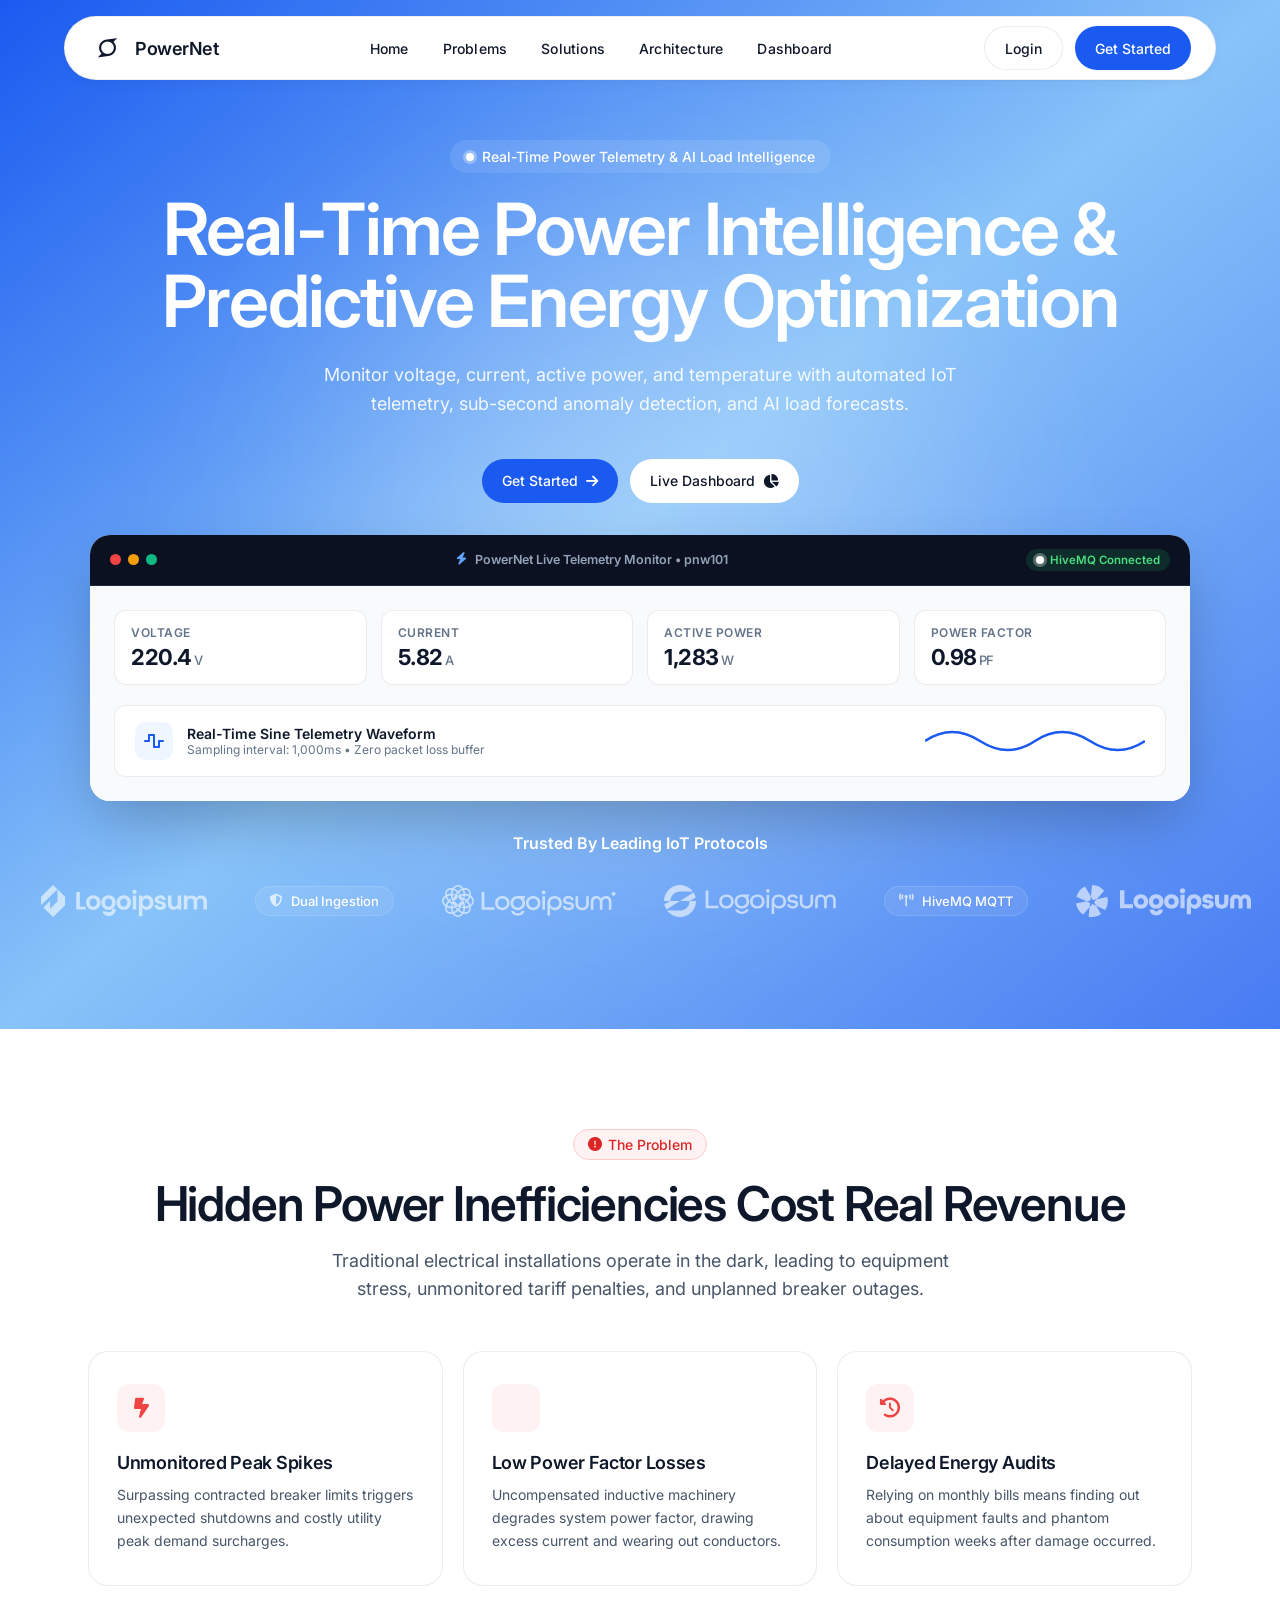
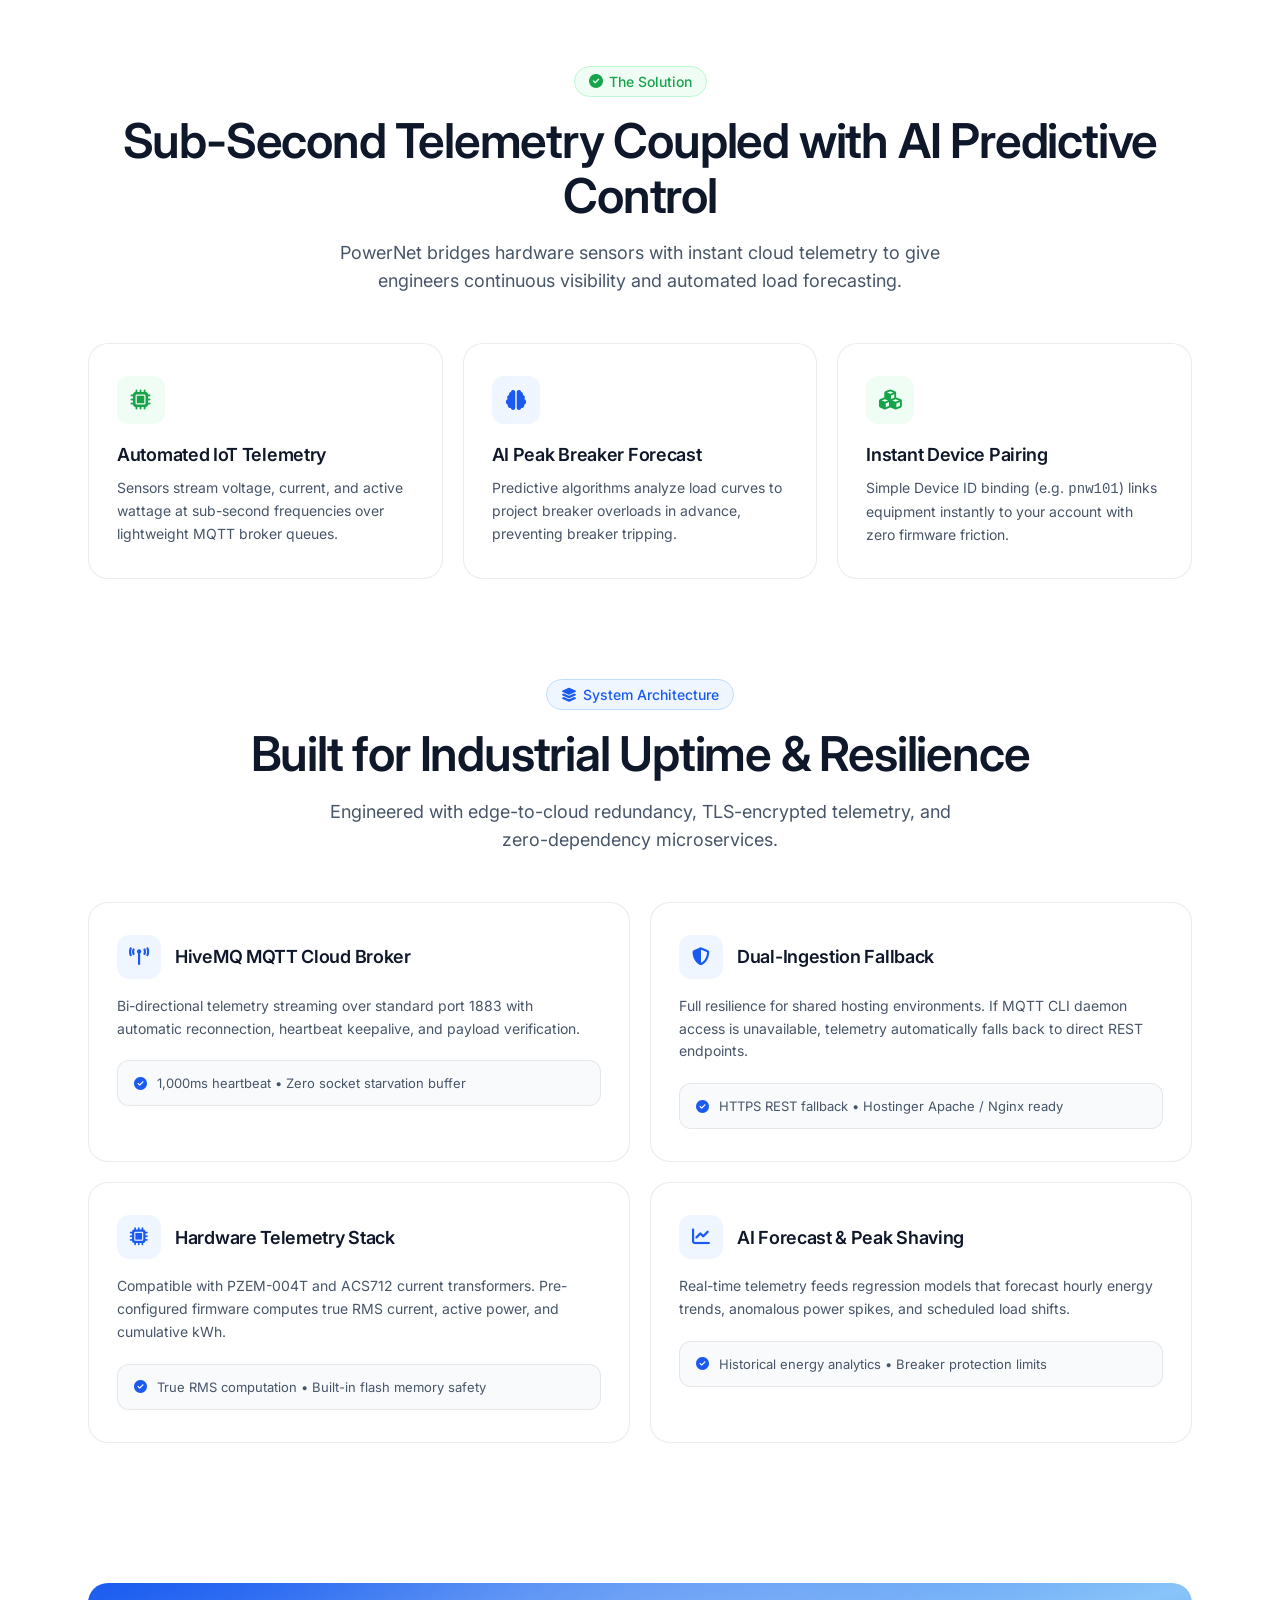
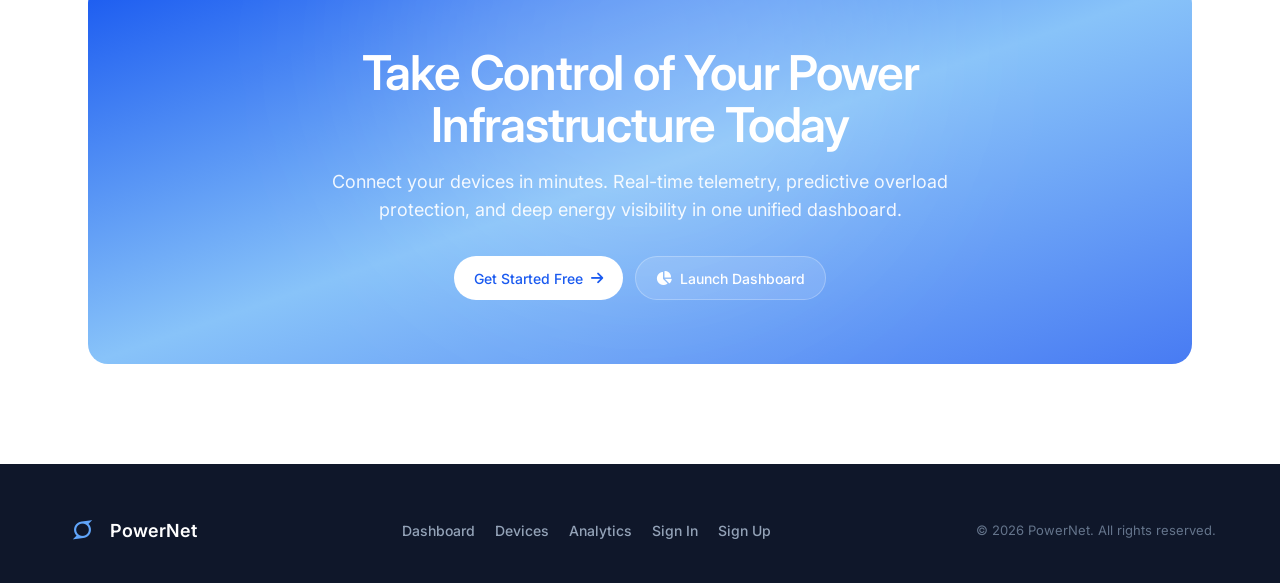
==== frontend/index.html @ 1a19dcc9 "feat: add frontend application views, assets, stylesheets, and update server configuration" ====
<!DOCTYPE html>
<html lang="en">
<head>
  <meta charset="UTF-8">
  <meta name="viewport" content="width=device-width, initial-scale=1.0">
  <title>PowerNet — Smart Electrical Energy Monitoring & AI Load Prediction</title>
  <meta name="description" content="PowerNet is an enterprise IoT electrical energy monitoring and AI load prediction platform. Monitor voltage, current, active power, and temperature with automated telemetry.">
  <!-- Google Fonts: Inter -->
  <link rel="preconnect" href="https://fonts.googleapis.com">
  <link rel="preconnect" href="https://fonts.gstatic.com" crossorigin>
  <link href="https://fonts.googleapis.com/css2?family=Inter:wght@400;500;600;700;800&display=swap" rel="stylesheet">
  <!-- FontAwesome 6 Icons -->
  <link rel="stylesheet" href="https://cdnjs.cloudflare.com/ajax/libs/font-awesome/6.5.1/css/all.min.css">
  <link rel="stylesheet" href="/assets/css/landing.css">
</head>
<body>

  <!-- Floating Island Header (Pulse AI Style) -->
  <header class="landing-header-wrapper" role="banner">
    <div class="landing-header-pill">
      <!-- Logo: Exact Dashboard Style (superpowers icon + PowerNet) -->
      <a href="/" class="header-brand" aria-label="PowerNet Home">
        <div class="header-brand-icon">
          <i class="fa-brands fa-superpowers"></i>
        </div>
        <span class="header-brand-name">PowerNet</span>
      </a>

      <!-- Desktop Navigation Links -->
      <nav class="header-nav" aria-label="Main Navigation">
        <a href="#hero" class="header-nav-link">Home</a>
        <a href="#problems" class="header-nav-link">Problems</a>
        <a href="#solutions" class="header-nav-link">Solutions</a>
        <a href="#architecture" class="header-nav-link">Architecture</a>
        <a href="/dashboard" class="header-nav-link">Dashboard</a>
      </nav>

      <!-- Action Buttons -->
      <div class="header-actions">
        <a href="/login" class="btn-header-login">Login</a>
        <a href="/register" class="btn-header-cta">
          <span>Get Started</span>
        </a>
      </div>

      <!-- Mobile Hamburger Button -->
      <button type="button" class="btn-mobile-toggle" id="btn-mobile-menu" aria-label="Toggle navigation menu">
        <i class="fa-solid fa-bars" id="menu-icon"></i>
      </button>
    </div>

    <!-- Mobile Dropdown Drawer -->
    <div class="mobile-nav-drawer" id="mobile-drawer">
      <a href="#hero" class="mobile-nav-link">Home</a>
      <a href="#problems" class="mobile-nav-link">Problems</a>
      <a href="#solutions" class="mobile-nav-link">Solutions</a>
      <a href="#architecture" class="mobile-nav-link">Architecture</a>
      <a href="/dashboard" class="mobile-nav-link">Dashboard</a>
      <a href="/devices" class="mobile-nav-link">Devices</a>
      <a href="/analytics" class="mobile-nav-link">Analytics</a>
      <div class="mobile-actions-row">
        <a href="/login" class="btn-header-login">Login</a>
        <a href="/register" class="btn-header-cta">Get Started</a>
      </div>
    </div>
  </header>

  <!-- Hero Section (Full Viewport Blue Gradient + Ambient Glow Orb) -->
  <section class="hero-section" id="hero">
    <div class="hero-blur-orb"></div>

    <div class="hero-content">
      <div class="hero-pill-badge anim-fade-up">
        <span class="pulse-dot"></span>
        <span>Real-Time Power Telemetry &amp; AI Load Intelligence</span>
      </div>

      <h1 class="hero-h1 anim-fade-up anim-delay-1">
        Real-Time Power Intelligence &amp; Predictive Energy Optimization
      </h1>

      <p class="hero-sub anim-fade-up anim-delay-2">
        Monitor voltage, current, active power, and temperature with automated IoT telemetry, sub-second anomaly detection, and AI load forecasts.
      </p>

      <div class="hero-cta-group anim-fade-up anim-delay-3">
        <a href="/register" class="btn-hero-primary">
          <span>Get Started</span>
          <i class="fa-solid fa-arrow-right" style="font-size: 14px;"></i>
        </a>
        <a href="/dashboard" class="btn-hero-secondary">
          <span>Live Dashboard</span>
          <i class="fa-solid fa-chart-pie" style="font-size: 14px;"></i>
        </a>
      </div>

      <!-- Interactive Dashboard Mockup Card -->
      <div class="hero-mockup-wrapper anim-fade-up anim-delay-4">
        <div class="mockup-top-bar">
          <div class="mockup-dots">
            <div class="mockup-dot" style="background: #EF4444;"></div>
            <div class="mockup-dot" style="background: #F59E0B;"></div>
            <div class="mockup-dot" style="background: #10B981;"></div>
          </div>
          <div class="mockup-title-chip">
            <i class="fa-solid fa-bolt" style="color: #60A5FA;"></i>
            <span>PowerNet Live Telemetry Monitor &bull; pnw101</span>
          </div>
          <div class="mockup-status-badge">
            <span class="pulse-dot"></span>
            <span>HiveMQ Connected</span>
          </div>
        </div>

        <div class="mockup-body">
          <div class="mockup-metrics-grid">
            <div class="metric-mini-card">
              <div class="metric-mini-label">Voltage</div>
              <div class="metric-mini-value" id="disp-voltage">220.4<span class="metric-mini-unit">V</span></div>
            </div>
            <div class="metric-mini-card">
              <div class="metric-mini-label">Current</div>
              <div class="metric-mini-value" id="disp-current">5.82<span class="metric-mini-unit">A</span></div>
            </div>
            <div class="metric-mini-card">
              <div class="metric-mini-label">Active Power</div>
              <div class="metric-mini-value" id="disp-power">1,283<span class="metric-mini-unit">W</span></div>
            </div>
            <div class="metric-mini-card">
              <div class="metric-mini-label">Power Factor</div>
              <div class="metric-mini-value" id="disp-pf">0.98<span class="metric-mini-unit">PF</span></div>
            </div>
          </div>

          <div class="mockup-chart-strip">
            <div class="chart-strip-left">
              <div style="width: 38px; height: 38px; border-radius: 10px; background: #EFF6FF; color: #1A5AF0; display: flex; align-items: center; justify-content: center; font-size: 16px;">
                <i class="fa-solid fa-wave-square"></i>
              </div>
              <div>
                <div class="chart-strip-title">Real-Time Sine Telemetry Waveform</div>
                <div class="chart-strip-sub">Sampling interval: 1,000ms &bull; Zero packet loss buffer</div>
              </div>
            </div>
            <svg width="220" height="36" viewBox="0 0 220 36" fill="none" style="max-width: 100%;">
              <path d="M0 18 Q 27 0, 55 18 T 110 18 T 165 18 T 220 18" stroke="#1A5AF0" stroke-width="2.5" fill="none"/>
            </svg>
          </div>
        </div>
      </div>

      <!-- Marquee inside hero (Pulse AI pattern) -->
      <div class="marquee-section anim-fade-up anim-delay-5">
        <div class="marquee-title">Trusted By Leading IoT Protocols</div>
        <div class="marquee-wrapper">
          <div class="marquee-content">
            <!-- Logos + hardware badges -->
            <div class="marquee-item"><img src="/assets/images/pulse/logo_1.svg" alt="Partner 1"></div>
            <div class="marquee-badge"><i class="fa-solid fa-tower-broadcast"></i> HiveMQ MQTT</div>
            <div class="marquee-item"><img src="/assets/images/pulse/logo_2.svg" alt="Partner 2"></div>
            <div class="marquee-badge"><i class="fa-solid fa-microchip"></i> ESP32 DevKit V1</div>
            <div class="marquee-item"><img src="/assets/images/pulse/logo_3.svg" alt="Partner 3"></div>
            <div class="marquee-badge"><i class="fa-solid fa-brain"></i> AI Load Forecaster</div>
            <div class="marquee-item"><img src="/assets/images/pulse/logo_4.svg" alt="Partner 4"></div>
            <div class="marquee-badge"><i class="fa-solid fa-gauge-high"></i> PZEM-004T Meter</div>
            <div class="marquee-item"><img src="/assets/images/pulse/logo_5.svg" alt="Partner 5"></div>
            <div class="marquee-badge"><i class="fa-solid fa-shield-halved"></i> Dual Ingestion</div>
            <div class="marquee-item"><img src="/assets/images/pulse/logo_6.svg" alt="Partner 6"></div>

            <!-- Duplicated for seamless loop -->
            <div class="marquee-item"><img src="/assets/images/pulse/logo_1.svg" alt="Partner 1"></div>
            <div class="marquee-badge"><i class="fa-solid fa-tower-broadcast"></i> HiveMQ MQTT</div>
            <div class="marquee-item"><img src="/assets/images/pulse/logo_2.svg" alt="Partner 2"></div>
            <div class="marquee-badge"><i class="fa-solid fa-microchip"></i> ESP32 DevKit V1</div>
            <div class="marquee-item"><img src="/assets/images/pulse/logo_3.svg" alt="Partner 3"></div>
            <div class="marquee-badge"><i class="fa-solid fa-brain"></i> AI Load Forecaster</div>
            <div class="marquee-item"><img src="/assets/images/pulse/logo_4.svg" alt="Partner 4"></div>
            <div class="marquee-badge"><i class="fa-solid fa-gauge-high"></i> PZEM-004T Meter</div>
            <div class="marquee-item"><img src="/assets/images/pulse/logo_5.svg" alt="Partner 5"></div>
            <div class="marquee-badge"><i class="fa-solid fa-shield-halved"></i> Dual Ingestion</div>
            <div class="marquee-item"><img src="/assets/images/pulse/logo_6.svg" alt="Partner 6"></div>
          </div>
        </div>
      </div>
    </div>
  </section>

  <!-- Problem Section -->
  <section class="problems-section anim-fade-up" id="problems">
    <div style="text-align: center;">
      <div class="section-tag tag-problem">
        <i class="fa-solid fa-circle-exclamation"></i>
        <span>The Problem</span>
      </div>
      <h2 class="section-h2">Hidden Power Inefficiencies Cost Real Revenue</h2>
      <p class="section-desc">
        Traditional electrical installations operate in the dark, leading to equipment stress, unmonitored tariff penalties, and unplanned breaker outages.
      </p>
    </div>

    <div class="cards-grid-3">
      <div class="info-card anim-fade-up">
        <div class="info-card-icon icon-red">
          <i class="fa-solid fa-bolt-lightning"></i>
        </div>
        <h3 class="info-card-title">Unmonitored Peak Spikes</h3>
        <p class="info-card-body">
          Surpassing contracted breaker limits triggers unexpected shutdowns and costly utility peak demand surcharges.
        </p>
      </div>

      <div class="info-card anim-fade-up anim-delay-1">
        <div class="info-card-icon icon-red">
          <i class="fa-solid fa-chart-line-down"></i>
        </div>
        <h3 class="info-card-title">Low Power Factor Losses</h3>
        <p class="info-card-body">
          Uncompensated inductive machinery degrades system power factor, drawing excess current and wearing out conductors.
        </p>
      </div>

      <div class="info-card anim-fade-up anim-delay-2">
        <div class="info-card-icon icon-red">
          <i class="fa-solid fa-clock-rotate-left"></i>
        </div>
        <h3 class="info-card-title">Delayed Energy Audits</h3>
        <p class="info-card-body">
          Relying on monthly bills means finding out about equipment faults and phantom consumption weeks after damage occurred.
        </p>
      </div>
    </div>
  </section>

  <!-- Solution Section -->
  <section class="problems-section anim-fade-up" id="solutions" style="padding-top: 20px;">
    <div style="text-align: center;">
      <div class="section-tag tag-solution">
        <i class="fa-solid fa-circle-check"></i>
        <span>The Solution</span>
      </div>
      <h2 class="section-h2">Sub-Second Telemetry Coupled with AI Predictive Control</h2>
      <p class="section-desc">
        PowerNet bridges hardware sensors with instant cloud telemetry to give engineers continuous visibility and automated load forecasting.
      </p>
    </div>

    <div class="cards-grid-3">
      <div class="info-card anim-fade-up">
        <div class="info-card-icon icon-green">
          <i class="fa-solid fa-microchip"></i>
        </div>
        <h3 class="info-card-title">Automated IoT Telemetry</h3>
        <p class="info-card-body">
          Sensors stream voltage, current, and active wattage at sub-second frequencies over lightweight MQTT broker queues.
        </p>
      </div>

      <div class="info-card anim-fade-up anim-delay-1">
        <div class="info-card-icon icon-blue">
          <i class="fa-solid fa-brain"></i>
        </div>
        <h3 class="info-card-title">AI Peak Breaker Forecast</h3>
        <p class="info-card-body">
          Predictive algorithms analyze load curves to project breaker overloads in advance, preventing breaker tripping.
        </p>
      </div>

      <div class="info-card anim-fade-up anim-delay-2">
        <div class="info-card-icon icon-green">
          <i class="fa-solid fa-cubes"></i>
        </div>
        <h3 class="info-card-title">Instant Device Pairing</h3>
        <p class="info-card-body">
          Simple Device ID binding (e.g. <code>pnw101</code>) links equipment instantly to your account with zero firmware friction.
        </p>
      </div>
    </div>
  </section>

  <!-- Bento Core Architecture Grid -->
  <section class="bento-section anim-fade-up" id="architecture">
    <div style="text-align: center; margin-bottom: 40px;">
      <div class="section-tag" style="background: #EFF6FF; color: #1A5AF0; border-color: #BFDBFE;">
        <i class="fa-solid fa-layer-group"></i>
        <span>System Architecture</span>
      </div>
      <h2 class="section-h2">Built for Industrial Uptime &amp; Resilience</h2>
      <p class="section-desc">
        Engineered with edge-to-cloud redundancy, TLS-encrypted telemetry, and zero-dependency microservices.
      </p>
    </div>

    <div class="bento-grid">
      <div class="bento-card anim-fade-up">
        <div class="bento-card-header">
          <div class="bento-badge-icon">
            <i class="fa-solid fa-tower-broadcast"></i>
          </div>
          <h3 class="bento-card-title">HiveMQ MQTT Cloud Broker</h3>
        </div>
        <p class="bento-card-desc">
          Bi-directional telemetry streaming over standard port 1883 with automatic reconnection, heartbeat keepalive, and payload verification.
        </p>
        <div class="bento-highlight-box">
          <i class="fa-solid fa-circle-check"></i>
          <span>1,000ms heartbeat &bull; Zero socket starvation buffer</span>
        </div>
      </div>

      <div class="bento-card anim-fade-up anim-delay-1">
        <div class="bento-card-header">
          <div class="bento-badge-icon">
            <i class="fa-solid fa-shield-halved"></i>
          </div>
          <h3 class="bento-card-title">Dual-Ingestion Fallback</h3>
        </div>
        <p class="bento-card-desc">
          Full resilience for shared hosting environments. If MQTT CLI daemon access is unavailable, telemetry automatically falls back to direct REST endpoints.
        </p>
        <div class="bento-highlight-box">
          <i class="fa-solid fa-circle-check"></i>
          <span>HTTPS REST fallback &bull; Hostinger Apache / Nginx ready</span>
        </div>
      </div>

      <div class="bento-card anim-fade-up anim-delay-2">
        <div class="bento-card-header">
          <div class="bento-badge-icon">
            <i class="fa-solid fa-microchip"></i>
          </div>
          <h3 class="bento-card-title">Hardware Telemetry Stack</h3>
        </div>
        <p class="bento-card-desc">
          Compatible with PZEM-004T and ACS712 current transformers. Pre-configured firmware computes true RMS current, active power, and cumulative kWh.
        </p>
        <div class="bento-highlight-box">
          <i class="fa-solid fa-circle-check"></i>
          <span>True RMS computation &bull; Built-in flash memory safety</span>
        </div>
      </div>

      <div class="bento-card anim-fade-up anim-delay-3">
        <div class="bento-card-header">
          <div class="bento-badge-icon">
            <i class="fa-solid fa-chart-line"></i>
          </div>
          <h3 class="bento-card-title">AI Forecast &amp; Peak Shaving</h3>
        </div>
        <p class="bento-card-desc">
          Real-time telemetry feeds regression models that forecast hourly energy trends, anomalous power spikes, and scheduled load shifts.
        </p>
        <div class="bento-highlight-box">
          <i class="fa-solid fa-circle-check"></i>
          <span>Historical energy analytics &bull; Breaker protection limits</span>
        </div>
      </div>
    </div>
  </section>

  <!-- Call to Action Banner -->
  <section class="cta-banner-section anim-fade-up">
    <div class="cta-banner-card">
      <div class="cta-banner-content">
        <h2 class="cta-banner-h2">Take Control of Your Power Infrastructure Today</h2>
        <p class="cta-banner-p">
          Connect your devices in minutes. Real-time telemetry, predictive overload protection, and deep energy visibility in one unified dashboard.
        </p>
        <div class="cta-banner-buttons">
          <a href="/register" class="btn-hero-primary" style="background: #FFFFFF; color: #1A5AF0;">
            <span>Get Started Free</span>
            <i class="fa-solid fa-arrow-right"></i>
          </a>
          <a href="/dashboard" class="btn-hero-secondary" style="background: rgba(255,255,255,0.12); color: #FFFFFF; border: 1px solid rgba(255,255,255,0.25);">
            <i class="fa-solid fa-chart-pie"></i>
            <span>Launch Dashboard</span>
          </a>
        </div>
      </div>
    </div>
  </section>

  <!-- Footer -->
  <footer class="landing-footer">
    <div class="footer-container">
      <a href="/" class="footer-brand">
        <div class="header-brand-icon" style="color: #60A5FA;">
          <i class="fa-brands fa-superpowers" style="color: #60A5FA !important;"></i>
        </div>
        <span>PowerNet</span>
      </a>

      <div class="footer-links-row">
        <a href="/dashboard" class="footer-link-item">Dashboard</a>
        <a href="/devices" class="footer-link-item">Devices</a>
        <a href="/analytics" class="footer-link-item">Analytics</a>
        <a href="/login" class="footer-link-item">Sign In</a>
        <a href="/register" class="footer-link-item">Sign Up</a>
      </div>

      <div class="footer-copy">
        &copy; 2026 PowerNet. All rights reserved.
      </div>
    </div>
  </footer>

  <!-- Scripts -->
  <script>
    // Mobile Drawer Toggle
    const btnMobile = document.getElementById('btn-mobile-menu');
    const mobileDrawer = document.getElementById('mobile-drawer');
    const menuIcon = document.getElementById('menu-icon');

    if (btnMobile && mobileDrawer) {
      btnMobile.addEventListener('click', () => {
        mobileDrawer.classList.toggle('open');
        if (mobileDrawer.classList.contains('open')) {
          menuIcon.className = 'fa-solid fa-xmark';
        } else {
          menuIcon.className = 'fa-solid fa-bars';
        }
      });

      // Close drawer on link click
      mobileDrawer.querySelectorAll('a').forEach(link => {
        link.addEventListener('click', () => {
          mobileDrawer.classList.remove('open');
          menuIcon.className = 'fa-solid fa-bars';
        });
      });
    }

    // Scroll-triggered fade-in animations (IntersectionObserver)
    const animEls = document.querySelectorAll('.anim-fade-up');
    if ('IntersectionObserver' in window) {
      const obs = new IntersectionObserver((entries) => {
        entries.forEach(e => {
          if (e.isIntersecting) {
            e.target.classList.add('visible');
            obs.unobserve(e.target);
          }
        });
      }, { threshold: 0.1, rootMargin: '0px 0px -40px 0px' });
      animEls.forEach(el => obs.observe(el));
    } else {
      // Fallback: show all immediately
      animEls.forEach(el => el.classList.add('visible'));
    }

    // Dynamic Live Simulation Ticker for the Hero Mockup Card
    setInterval(() => {
      const vElem = document.getElementById('disp-voltage');
      const cElem = document.getElementById('disp-current');
      const pElem = document.getElementById('disp-power');
      const pfElem = document.getElementById('disp-pf');

      if (vElem && cElem && pElem) {
        const v = (220.0 + (Math.random() * 1.2 - 0.6)).toFixed(1);
        const c = (5.75 + (Math.random() * 0.2 - 0.1)).toFixed(2);
        const pf = (0.97 + (Math.random() * 0.02)).toFixed(2);
        const p = Math.round(v * c * pf);

        vElem.innerHTML = `${v}<span class="metric-mini-unit">V</span>`;
        cElem.innerHTML = `${c}<span class="metric-mini-unit">A</span>`;
        pElem.innerHTML = `${p.toLocaleString()}<span class="metric-mini-unit">W</span>`;
        if (pfElem) pfElem.innerHTML = `${pf}<span class="metric-mini-unit">PF</span>`;
      }
    }, 2500);
  </script>
</body>
</html>
---- assets/css/landing.css ----
/* ==========================================================
 * PowerNet Landing Page — Pulse AI Design System
 * Precise token match from RedesignHomePage/style.txt
 * ========================================================== */

/* ---------- Design Tokens ---------- */
:root {
  --color-royal-blue: #1A5AF0;
  --color-royal-blue-hover: #1548C7;
  --color-sky-blue: #88C3F9;
  --color-dark: #000000;
  --color-dark-surface: #171717;
  --color-white: #FFFFFF;
  --color-foreground: #0F172A;
  --color-foreground-muted: #475569;
  --color-foreground-subtle: #64748B;
  --color-border: rgba(15, 23, 42, 0.08);
  --color-bg: #FFFFFF;

  --font-main: 'Inter', -apple-system, BlinkMacSystemFont, 'Segoe UI', Roboto, sans-serif;
  --tracking-tight: -1.8px;
  --tracking-snug: -1.2px;
  --tracking-base: -0.5px;

  --radius-full: 9999px;
  --radius-2xl: 20px;
  --radius-xl: 16px;
  --radius-lg: 12px;
}

/* ---------- Reset ---------- */
*, *::before, *::after { box-sizing: border-box; }
html { scroll-behavior: smooth; }

body {
  margin: 0;
  padding: 0;
  font-family: var(--font-main);
  background: var(--color-bg);
  color: var(--color-foreground);
  -webkit-font-smoothing: antialiased;
  -moz-osx-font-smoothing: grayscale;
  overflow-x: hidden;
}

/* ---------- Scroll-triggered Entrance Animations ---------- */
.anim-fade-up {
  opacity: 0;
  transform: translateY(30px);
  transition: opacity 0.7s cubic-bezier(0.16, 1, 0.3, 1),
              transform 0.7s cubic-bezier(0.16, 1, 0.3, 1);
}

.anim-fade-up.visible {
  opacity: 1;
  transform: translateY(0);
}

/* Stagger delays for children */
.anim-delay-1 { transition-delay: 0.08s; }
.anim-delay-2 { transition-delay: 0.16s; }
.anim-delay-3 { transition-delay: 0.24s; }
.anim-delay-4 { transition-delay: 0.32s; }
.anim-delay-5 { transition-delay: 0.40s; }

/* ==========================================================
 * FLOATING PILL HEADER (Pulse AI identical)
 * ========================================================== */
.landing-header-wrapper {
  position: fixed;
  top: 16px;
  left: 0;
  right: 0;
  z-index: 1000;
  padding: 0 16px;
}

.landing-header-pill {
  max-width: 1152px;
  margin: 0 auto;
  height: 64px;
  background: var(--color-bg);
  border: 1px solid var(--color-border);
  border-radius: var(--radius-full);
  box-shadow: 0 1px 3px rgba(0, 0, 0, 0.04), 0 4px 12px rgba(0, 0, 0, 0.03);
  display: flex;
  align-items: center;
  justify-content: space-between;
  padding: 0 24px;
  transition: box-shadow 0.25s ease;
}

.landing-header-pill:hover {
  box-shadow: 0 2px 8px rgba(0, 0, 0, 0.06), 0 6px 20px rgba(0, 0, 0, 0.04);
}

/* Brand */
.header-brand {
  display: flex;
  align-items: center;
  gap: 10px;
  text-decoration: none;
  user-select: none;
}

.header-brand-icon {
  width: 36px;
  height: 36px;
  display: flex;
  align-items: center;
  justify-content: center;
  border-radius: 50%;
}

.header-brand-icon i {
  color: var(--color-foreground) !important;
  font-size: 22px;
}

.header-brand-name {
  font-size: 18px;
  font-weight: 600;
  letter-spacing: var(--tracking-base);
  color: var(--color-foreground);
}

/* Nav Links */
.header-nav {
  display: none;
  align-items: center;
  gap: 2px;
}

@media (min-width: 1024px) {
  .header-nav {
    display: flex;
  }
}

.header-nav-link {
  padding: 8px 16px;
  font-size: 14px;
  font-weight: 500;
  color: var(--color-foreground);
  text-decoration: none;
  border-radius: var(--radius-full);
  transition: color 0.15s ease, background 0.15s ease;
  letter-spacing: 0.2px;
}

.header-nav-link:hover {
  color: var(--color-royal-blue);
}

/* Actions */
.header-actions {
  display: none;
  align-items: center;
  gap: 12px;
}

@media (min-width: 1024px) {
  .header-actions {
    display: flex;
  }
}

.btn-header-login {
  display: inline-flex;
  align-items: center;
  justify-content: center;
  padding: 0 20px;
  height: 44px;
  border-radius: var(--radius-full);
  font-size: 14px;
  font-weight: 500;
  color: var(--color-foreground);
  background: var(--color-bg);
  border: 1px solid var(--color-border);
  text-decoration: none;
  transition: all 0.15s ease;
}

.btn-header-login:hover {
  background: #F8FAFC;
  border-color: rgba(15, 23, 42, 0.14);
}

.btn-header-cta {
  display: inline-flex;
  align-items: center;
  justify-content: center;
  gap: 6px;
  padding: 0 20px;
  height: 44px;
  border-radius: var(--radius-full);
  font-size: 14px;
  font-weight: 500;
  color: var(--color-bg);
  background: var(--color-royal-blue);
  border: none;
  text-decoration: none;
  transition: all 0.15s ease;
}

.btn-header-cta:hover {
  opacity: 0.9;
}

/* Mobile Toggle */
.btn-mobile-toggle {
  display: flex;
  align-items: center;
  justify-content: center;
  width: 40px;
  height: 40px;
  border-radius: 50%;
  border: none;
  background: var(--color-royal-blue);
  color: var(--color-white);
  cursor: pointer;
  font-size: 16px;
}

@media (min-width: 1024px) {
  .btn-mobile-toggle {
    display: none;
  }
}

/* Mobile Drawer */
.mobile-nav-drawer {
  display: none;
  position: absolute;
  top: 74px;
  left: 16px;
  right: 16px;
  background: var(--color-bg);
  border: 1px solid var(--color-border);
  border-radius: var(--radius-2xl);
  padding: 16px;
  box-shadow: 0 12px 40px rgba(0, 0, 0, 0.1);
  flex-direction: column;
  gap: 4px;
}

.mobile-nav-drawer.open {
  display: flex;
  animation: drawerSlide 0.25s cubic-bezier(0.16, 1, 0.3, 1) forwards;
}

@keyframes drawerSlide {
  from { opacity: 0; transform: translateY(-8px); }
  to   { opacity: 1; transform: translateY(0); }
}

.mobile-nav-link {
  padding: 12px 16px;
  font-size: 15px;
  font-weight: 500;
  color: var(--color-foreground);
  text-decoration: none;
  border-radius: var(--radius-lg);
  transition: all 0.15s ease;
}

.mobile-nav-link:hover {
  background: rgba(26, 90, 240, 0.05);
  color: var(--color-royal-blue);
}

.mobile-actions-row {
  display: flex;
  gap: 10px;
  margin-top: 8px;
  padding-top: 12px;
  border-top: 1px solid var(--color-border);
}

.mobile-actions-row a {
  flex: 1;
  text-align: center;
  justify-content: center;
}

/* ==========================================================
 * HERO SECTION (Full Viewport, Blue Gradient + Ambient Orb)
 * ========================================================== */
.hero-section {
  position: relative;
  overflow: hidden;
  /* Pulse AI gradient: from-primary via-secondary to-primary/80 */
  background: linear-gradient(to right bottom, #1A5AF0 0%, #88C3F9 50%, rgba(26, 90, 240, 0.8) 100%);
  color: var(--color-white);
  min-height: 100vh;
  display: flex;
  flex-direction: column;
  align-items: center;
  justify-content: center;
  padding: 120px 24px 60px;
  text-align: center;
}

@media (min-width: 1024px) {
  .hero-section {
    padding: 140px 24px 80px;
  }
}

/* Glowing Ambient Orb */
.hero-blur-orb {
  position: absolute;
  left: 50%;
  top: 50%;
  transform: translate(-50%, -50%);
  width: 600px;
  height: 600px;
  border-radius: 50%;
  background: rgba(255, 255, 255, 0.2);
  filter: blur(120px);
  pointer-events: none;
  animation: orbFloat 8s ease-in-out infinite alternate;
}

@keyframes orbFloat {
  0%   { transform: translate(-50%, -50%) scale(0.9); opacity: 0.7; }
  100% { transform: translate(-50%, -50%) scale(1.1); opacity: 1; }
}

.hero-content {
  position: relative;
  z-index: 2;
  max-width: 1200px;
  width: 100%;
  margin: 0 auto;
  display: flex;
  flex-direction: column;
  align-items: center;
}

/* Top Pill Badge */
.hero-pill-badge {
  display: inline-flex;
  align-items: center;
  gap: 8px;
  background: rgba(255, 255, 255, 0.10);
  backdrop-filter: blur(12px);
  -webkit-backdrop-filter: blur(12px);
  padding: 8px 16px;
  border-radius: var(--radius-full);
  font-size: 14px;
  font-weight: 500;
  color: var(--color-white);
  margin-bottom: 20px;
}

.pulse-dot {
  width: 8px;
  height: 8px;
  border-radius: 50%;
  background: var(--color-white);
  box-shadow: 0 0 0 3px rgba(255, 255, 255, 0.3);
  animation: liveBlink 2s infinite;
}

@keyframes liveBlink {
  0%, 100% { opacity: 1; }
  50%      { opacity: 0.4; }
}

/* H1 */
.hero-h1 {
  font-size: clamp(40px, 6vw, 72px);
  font-weight: 600;
  line-height: 1.0;
  letter-spacing: var(--tracking-tight);
  color: var(--color-white);
  margin: 0 auto 24px;
  max-width: 1000px;
}

/* Subtitle */
.hero-sub {
  font-size: clamp(16px, 1.8vw, 18px);
  line-height: 1.6;
  color: rgba(255, 255, 255, 0.9);
  max-width: 640px;
  margin: 0 auto 40px;
  font-weight: 400;
}

/* CTA Row */
.hero-cta-group {
  display: flex;
  align-items: center;
  justify-content: center;
  gap: 12px;
  flex-wrap: wrap;
  margin-bottom: 32px;
}

.btn-hero-primary {
  display: inline-flex;
  align-items: center;
  justify-content: center;
  gap: 8px;
  background: var(--color-royal-blue);
  color: var(--color-white);
  font-weight: 500;
  font-size: 14px;
  padding: 0 20px;
  height: 44px;
  border-radius: var(--radius-full);
  text-decoration: none;
  transition: all 0.15s ease;
}

.btn-hero-primary:hover {
  opacity: 0.9;
}

.btn-hero-secondary {
  display: inline-flex;
  align-items: center;
  justify-content: center;
  gap: 8px;
  background: var(--color-white);
  color: var(--color-foreground);
  font-weight: 500;
  font-size: 14px;
  padding: 0 20px;
  height: 44px;
  border-radius: var(--radius-full);
  text-decoration: none;
  transition: all 0.15s ease;
}

.btn-hero-secondary:hover {
  opacity: 0.9;
}

/* ==========================================================
 * DASHBOARD MOCKUP CARD (Floating in Hero)
 * ========================================================== */
.hero-mockup-wrapper {
  max-width: 1100px;
  width: 100%;
  margin: 0 auto;
  background: var(--color-white);
  border-radius: var(--radius-2xl);
  box-shadow: 0 25px 60px -10px rgba(0, 0, 0, 0.25);
  overflow: hidden;
  text-align: left;
  color: var(--color-foreground);
}

.mockup-top-bar {
  background: #0B1120;
  padding: 14px 20px;
  display: flex;
  align-items: center;
  justify-content: space-between;
  border-bottom: 1px solid #1E293B;
  color: var(--color-white);
}

.mockup-dots {
  display: flex;
  gap: 7px;
}

.mockup-dot {
  width: 11px;
  height: 11px;
  border-radius: 50%;
}

.mockup-title-chip {
  font-size: 12.5px;
  font-weight: 600;
  color: #94A3B8;
  display: flex;
  align-items: center;
  gap: 8px;
}

.mockup-status-badge {
  font-size: 11.5px;
  font-weight: 600;
  background: rgba(34, 197, 94, 0.15);
  color: #4ADE80;
  padding: 4px 10px;
  border-radius: var(--radius-full);
  display: flex;
  align-items: center;
  gap: 6px;
}

.mockup-body {
  padding: 24px;
  background: #F8FAFC;
}

.mockup-metrics-grid {
  display: grid;
  grid-template-columns: repeat(2, 1fr);
  gap: 14px;
  margin-bottom: 20px;
}

@media (min-width: 640px) {
  .mockup-metrics-grid {
    grid-template-columns: repeat(4, 1fr);
  }
}

.metric-mini-card {
  background: var(--color-white);
  border: 1px solid var(--color-border);
  border-radius: var(--radius-lg);
  padding: 14px 16px;
}

.metric-mini-label {
  font-size: 12px;
  font-weight: 600;
  color: var(--color-foreground-subtle);
  text-transform: uppercase;
  letter-spacing: 0.5px;
  margin-bottom: 4px;
}

.metric-mini-value {
  font-size: 22px;
  font-weight: 700;
  color: var(--color-foreground);
  letter-spacing: var(--tracking-base);
}

.metric-mini-unit {
  font-size: 13px;
  font-weight: 500;
  color: var(--color-foreground-subtle);
  margin-left: 2px;
}

/* Sparkline Chart */
.mockup-chart-strip {
  background: var(--color-white);
  border: 1px solid var(--color-border);
  border-radius: var(--radius-lg);
  padding: 16px 20px;
  display: flex;
  align-items: center;
  justify-content: space-between;
  flex-wrap: wrap;
  gap: 12px;
}

.chart-strip-left {
  display: flex;
  align-items: center;
  gap: 14px;
}

.chart-strip-title {
  font-size: 14px;
  font-weight: 600;
  color: var(--color-foreground);
}

.chart-strip-sub {
  font-size: 12px;
  color: var(--color-foreground-subtle);
}

/* ==========================================================
 * MARQUEE SECTION (Trust Logos — Pulse AI Style)
 * Inside the hero, at the bottom
 * ========================================================== */
.marquee-section {
  position: relative;
  overflow: hidden;
  padding: 32px 0;
  background: transparent;
}

.marquee-title {
  text-align: center;
  font-size: 16px;
  font-weight: 600;
  color: var(--color-white);
  margin: 0 0 32px 0;
}

.marquee-wrapper {
  position: relative;
  width: 100%;
  overflow: hidden;
  display: flex;
}

.marquee-wrapper::before,
.marquee-wrapper::after {
  content: "";
  position: absolute;
  top: 0;
  bottom: 0;
  width: 80px;
  z-index: 10;
  pointer-events: none;
}

.marquee-wrapper::before {
  left: 0;
  background: linear-gradient(to right, rgba(26, 90, 240, 0.3) 0%, transparent 100%);
}

.marquee-wrapper::after {
  right: 0;
  background: linear-gradient(to left, rgba(26, 90, 240, 0.3) 0%, transparent 100%);
}

.marquee-content {
  display: flex;
  align-items: center;
  gap: 48px;
  width: max-content;
  animation: marqueeRun 30s linear infinite;
}

.marquee-content:hover {
  animation-play-state: paused;
}

@keyframes marqueeRun {
  0%   { transform: translateX(0); }
  100% { transform: translateX(-50%); }
}

.marquee-item {
  display: flex;
  align-items: center;
  flex-shrink: 0;
  filter: grayscale(1) brightness(10);
  opacity: 0.6;
  transition: all 0.3s ease;
  user-select: none;
}

.marquee-item:hover {
  filter: grayscale(0);
  opacity: 1;
}

.marquee-item img {
  height: 32px;
  width: auto;
  object-fit: contain;
}

.marquee-badge {
  display: inline-flex;
  align-items: center;
  gap: 8px;
  padding: 6px 14px;
  background: rgba(255, 255, 255, 0.08);
  border: 1px solid rgba(255, 255, 255, 0.12);
  border-radius: var(--radius-full);
  color: var(--color-white);
  font-size: 13px;
  font-weight: 500;
  white-space: nowrap;
  flex-shrink: 0;
}

.marquee-badge i {
  color: rgba(255, 255, 255, 0.7);
}

/* ==========================================================
 * CONTENT SECTIONS (Problem / Solution / Architecture)
 * White bg, centered, clean
 * ========================================================== */
.problems-section {
  padding: 100px 24px 60px;
  max-width: 1152px;
  margin: 0 auto;
}

/* Section Tag Pill */
.section-tag {
  display: inline-flex;
  align-items: center;
  gap: 6px;
  padding: 6px 14px;
  border-radius: var(--radius-full);
  font-size: 14px;
  font-weight: 500;
  margin-bottom: 16px;
  border: 1px solid var(--color-border);
  background: rgba(255, 255, 255, 0.8);
  backdrop-filter: blur(4px);
}

.tag-problem {
  background: #FEF2F2;
  color: #DC2626;
  border-color: #FECACA;
}

.tag-solution {
  background: #F0FDF4;
  color: #16A34A;
  border-color: #BBF7D0;
}

/* Section Headings */
.section-h2 {
  font-size: clamp(30px, 4vw, 48px);
  font-weight: 600;
  letter-spacing: var(--tracking-snug);
  color: var(--color-foreground);
  margin: 0 auto 16px;
  line-height: 1.15;
}

.section-desc {
  font-size: 18px;
  color: var(--color-foreground-muted);
  max-width: 640px;
  margin: 0 auto 48px;
  line-height: 1.56;
  text-align: center;
  font-weight: 400;
}

/* Cards Grid */
.cards-grid-3 {
  display: grid;
  grid-template-columns: 1fr;
  gap: 20px;
}

@media (min-width: 768px) {
  .cards-grid-3 {
    grid-template-columns: repeat(3, 1fr);
  }
}

.info-card {
  background: var(--color-bg);
  border: 1px solid var(--color-border);
  border-radius: var(--radius-2xl);
  padding: 32px 28px;
  transition: all 0.3s ease;
  display: flex;
  flex-direction: column;
}

.info-card:hover {
  transform: translateY(-4px);
  box-shadow: 0 16px 40px rgba(0, 0, 0, 0.06);
  border-color: rgba(15, 23, 42, 0.12);
}

.info-card-icon {
  width: 48px;
  height: 48px;
  border-radius: var(--radius-lg);
  display: flex;
  align-items: center;
  justify-content: center;
  font-size: 20px;
  margin-bottom: 20px;
}

.icon-red {
  background: #FEF2F2;
  color: #EF4444;
}

.icon-green {
  background: #F0FDF4;
  color: #16A34A;
}

.icon-blue {
  background: #EFF6FF;
  color: var(--color-royal-blue);
}

.info-card-title {
  font-size: 18px;
  font-weight: 600;
  color: var(--color-foreground);
  margin: 0 0 10px;
  letter-spacing: -0.3px;
  line-height: 1.25;
}

.info-card-body {
  font-size: 14px;
  color: var(--color-foreground-muted);
  line-height: 1.63;
  margin: 0;
}

/* ==========================================================
 * BENTO ARCHITECTURE GRID
 * ========================================================== */
.bento-section {
  padding: 40px 24px 100px;
  max-width: 1152px;
  margin: 0 auto;
}

.bento-grid {
  display: grid;
  grid-template-columns: 1fr;
  gap: 20px;
}

@media (min-width: 768px) {
  .bento-grid {
    grid-template-columns: repeat(2, 1fr);
  }
}

.bento-card {
  background: var(--color-bg);
  border: 1px solid var(--color-border);
  border-radius: var(--radius-2xl);
  padding: 32px 28px;
  transition: all 0.3s ease;
  position: relative;
  overflow: hidden;
}

.bento-card:hover {
  transform: translateY(-4px);
  box-shadow: 0 16px 40px rgba(0, 0, 0, 0.06);
  border-color: rgba(26, 90, 240, 0.2);
}

.bento-card-header {
  display: flex;
  align-items: center;
  gap: 14px;
  margin-bottom: 16px;
}

.bento-badge-icon {
  width: 44px;
  height: 44px;
  border-radius: var(--radius-lg);
  background: #EFF6FF;
  color: var(--color-royal-blue);
  display: flex;
  align-items: center;
  justify-content: center;
  font-size: 18px;
}

.bento-card-title {
  font-size: 18px;
  font-weight: 600;
  color: var(--color-foreground);
  margin: 0;
  letter-spacing: -0.3px;
}

.bento-card-desc {
  font-size: 14px;
  color: var(--color-foreground-muted);
  line-height: 1.63;
  margin: 0 0 20px 0;
}

.bento-highlight-box {
  background: #F8FAFC;
  border: 1px solid var(--color-border);
  border-radius: var(--radius-lg);
  padding: 14px 16px;
  font-size: 13px;
  color: var(--color-foreground-muted);
  display: flex;
  align-items: center;
  gap: 10px;
}

.bento-highlight-box i {
  color: var(--color-royal-blue);
}

/* ==========================================================
 * CTA BANNER (Pulse AI — Full-width Blue Card)
 * ========================================================== */
.cta-banner-section {
  padding: 40px 24px 100px;
  max-width: 1152px;
  margin: 0 auto;
}

.cta-banner-card {
  background: linear-gradient(to right bottom, #1A5AF0 0%, #88C3F9 50%, rgba(26, 90, 240, 0.8) 100%);
  border-radius: var(--radius-2xl);
  padding: 64px 32px;
  text-align: center;
  color: var(--color-white);
  position: relative;
  overflow: hidden;
}

.cta-banner-card::before {
  content: "";
  position: absolute;
  top: -50%;
  left: 50%;
  transform: translateX(-50%);
  width: 500px;
  height: 500px;
  border-radius: 50%;
  background: rgba(255, 255, 255, 0.15);
  filter: blur(100px);
  pointer-events: none;
}

.cta-banner-content {
  position: relative;
  z-index: 2;
  max-width: 640px;
  margin: 0 auto;
}

.cta-banner-h2 {
  font-size: clamp(28px, 4vw, 48px);
  font-weight: 600;
  line-height: 1.1;
  letter-spacing: var(--tracking-snug);
  margin: 0 0 16px 0;
}

.cta-banner-p {
  font-size: 18px;
  color: rgba(255, 255, 255, 0.9);
  margin: 0 0 32px 0;
  line-height: 1.56;
  font-weight: 400;
}

.cta-banner-buttons {
  display: flex;
  align-items: center;
  justify-content: center;
  gap: 12px;
  flex-wrap: wrap;
}

/* ==========================================================
 * FOOTER (Minimal, Dark)
 * ========================================================== */
.landing-footer {
  background: var(--color-foreground);
  color: #94A3B8;
  padding: 48px 24px 36px;
}

.footer-container {
  max-width: 1152px;
  margin: 0 auto;
  display: flex;
  flex-direction: column;
  align-items: center;
  justify-content: space-between;
  gap: 24px;
  text-align: center;
}

@media (min-width: 768px) {
  .footer-container {
    flex-direction: row;
    text-align: left;
  }
}

.footer-brand {
  display: flex;
  align-items: center;
  gap: 10px;
  color: var(--color-white);
  font-weight: 600;
  font-size: 18px;
  text-decoration: none;
}

.footer-links-row {
  display: flex;
  align-items: center;
  gap: 20px;
  flex-wrap: wrap;
  justify-content: center;
}

.footer-link-item {
  color: #94A3B8;
  font-size: 14px;
  font-weight: 500;
  text-decoration: none;
  transition: color 0.15s ease;
}

.footer-link-item:hover {
  color: var(--color-white);
}

.footer-copy {
  font-size: 13px;
  color: #64748B;
}
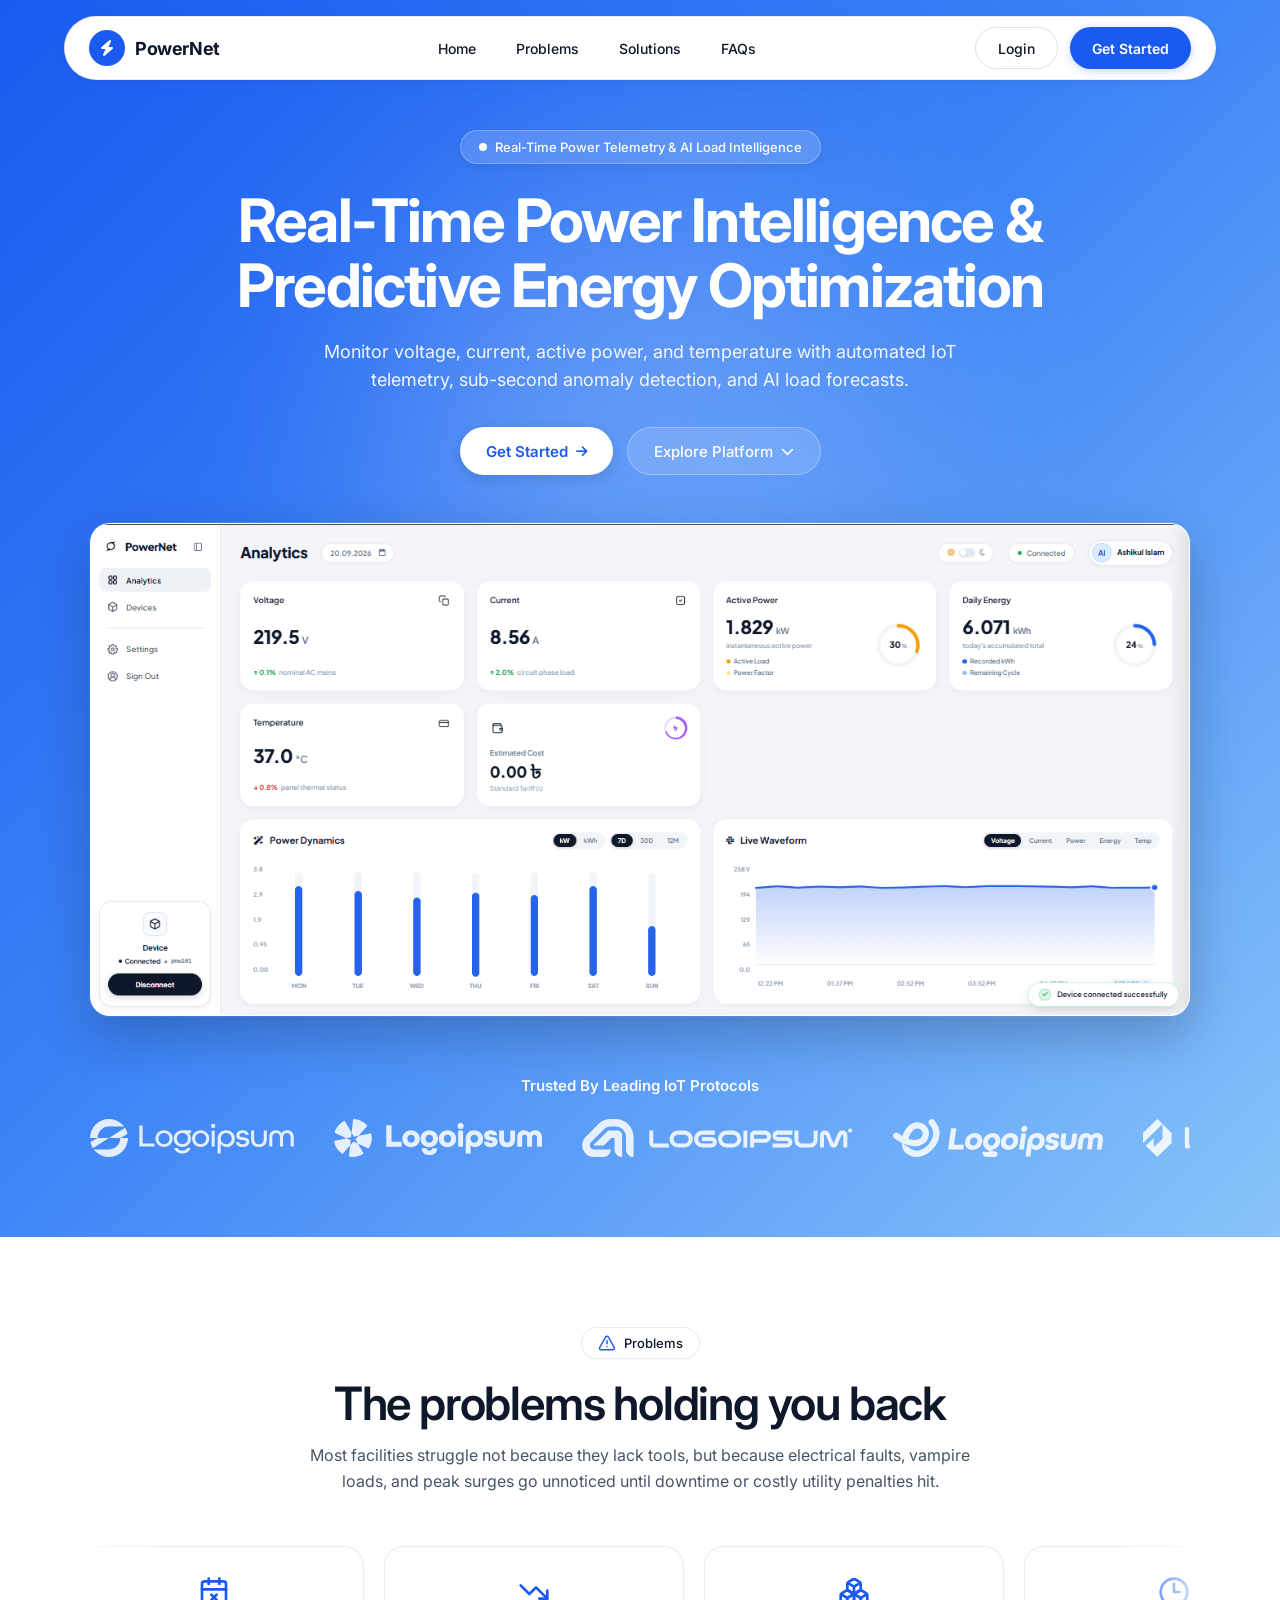
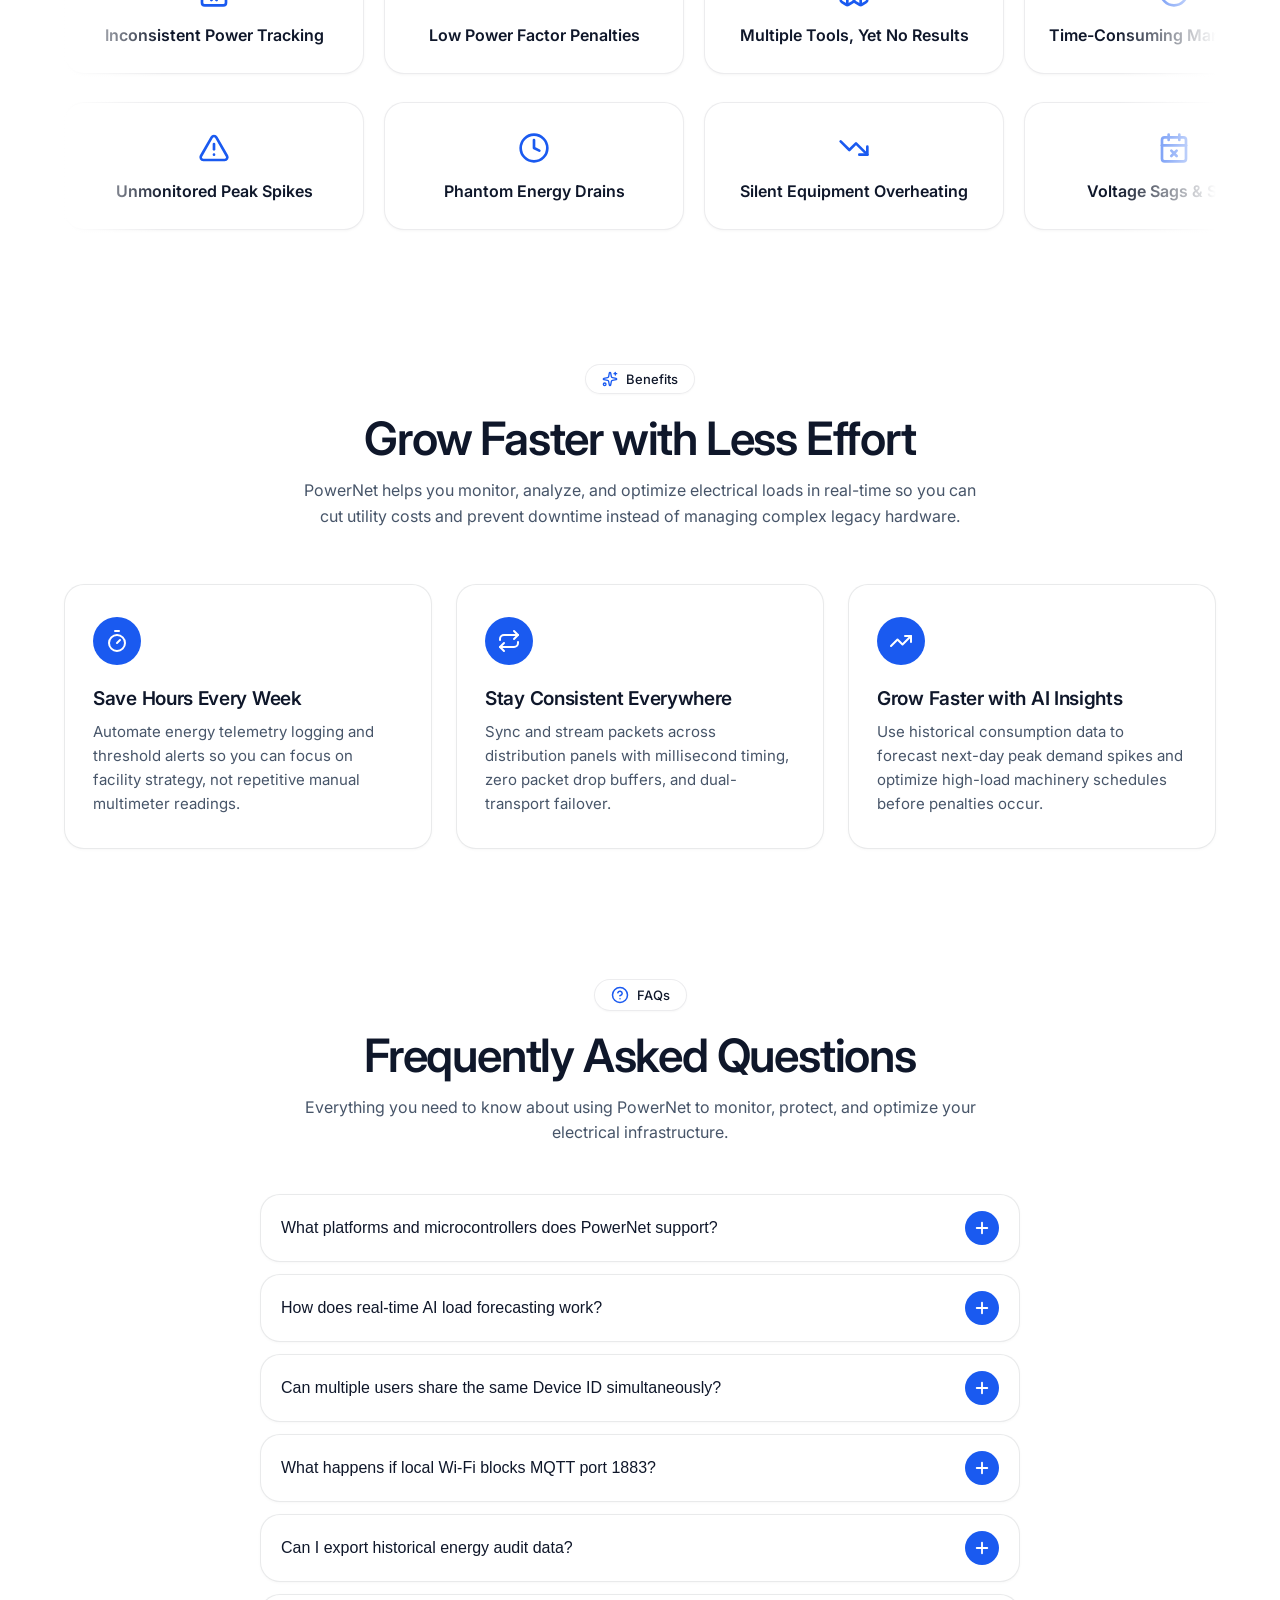
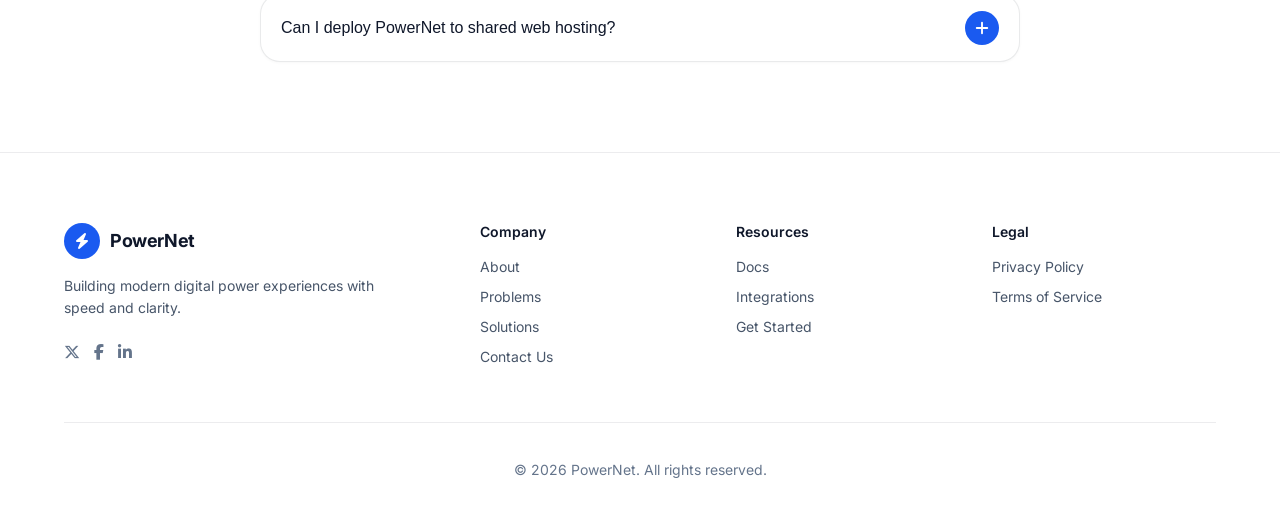
==== commit 4ff39289: "feat: add frontend pages, landing stylesheet, and API integration module" ====
--- a/frontend/index.html
+++ b/frontend/index.html
@@ -3,8 +3,8 @@
 <head>
   <meta charset="UTF-8">
   <meta name="viewport" content="width=device-width, initial-scale=1.0">
-  <title>PowerNet — Smart Electrical Energy Monitoring & AI Load Prediction</title>
-  <meta name="description" content="PowerNet is an enterprise IoT electrical energy monitoring and AI load prediction platform. Monitor voltage, current, active power, and temperature with automated telemetry.">
+  <title>PowerNet Ai Web — Smart Electrical Energy Monitoring & Predictive Intelligence</title>
+  <meta name="description" content="PowerNet is an IoT electrical energy monitoring and AI load prediction platform. Monitor voltage, current, active power, and temperature with automated telemetry.">
   <!-- Google Fonts: Inter -->
   <link rel="preconnect" href="https://fonts.googleapis.com">
   <link rel="preconnect" href="https://fonts.gstatic.com" crossorigin>
@@ -18,32 +18,29 @@
   <!-- Floating Island Header (Pulse AI Style) -->
   <header class="landing-header-wrapper" role="banner">
     <div class="landing-header-pill">
-      <!-- Logo: Exact Dashboard Style (superpowers icon + PowerNet) -->
+      <!-- Logo on Left -->
       <a href="/" class="header-brand" aria-label="PowerNet Home">
         <div class="header-brand-icon">
-          <i class="fa-brands fa-superpowers"></i>
+          <i class="fa-solid fa-bolt"></i>
         </div>
         <span class="header-brand-name">PowerNet</span>
       </a>
 
-      <!-- Desktop Navigation Links -->
+      <!-- Desktop Navigation in the Middle (Home, Problems, Solutions, FAQs) -->
       <nav class="header-nav" aria-label="Main Navigation">
         <a href="#hero" class="header-nav-link">Home</a>
         <a href="#problems" class="header-nav-link">Problems</a>
         <a href="#solutions" class="header-nav-link">Solutions</a>
-        <a href="#architecture" class="header-nav-link">Architecture</a>
-        <a href="/dashboard" class="header-nav-link">Dashboard</a>
+        <a href="#faqs" class="header-nav-link">FAQs</a>
       </nav>
 
-      <!-- Action Buttons -->
+      <!-- Action Buttons on Right -->
       <div class="header-actions">
         <a href="/login" class="btn-header-login">Login</a>
-        <a href="/register" class="btn-header-cta">
-          <span>Get Started</span>
-        </a>
-      </div>
-
-      <!-- Mobile Hamburger Button -->
+        <a href="/register" class="btn-header-cta">Get Started</a>
+      </div>
+
+      <!-- Mobile Hamburger Toggle -->
       <button type="button" class="btn-mobile-toggle" id="btn-mobile-menu" aria-label="Toggle navigation menu">
         <i class="fa-solid fa-bars" id="menu-icon"></i>
       </button>
@@ -54,10 +51,7 @@
       <a href="#hero" class="mobile-nav-link">Home</a>
       <a href="#problems" class="mobile-nav-link">Problems</a>
       <a href="#solutions" class="mobile-nav-link">Solutions</a>
-      <a href="#architecture" class="mobile-nav-link">Architecture</a>
-      <a href="/dashboard" class="mobile-nav-link">Dashboard</a>
-      <a href="/devices" class="mobile-nav-link">Devices</a>
-      <a href="/analytics" class="mobile-nav-link">Analytics</a>
+      <a href="#faqs" class="mobile-nav-link">FAQs</a>
       <div class="mobile-actions-row">
         <a href="/login" class="btn-header-login">Login</a>
         <a href="/register" class="btn-header-cta">Get Started</a>
@@ -69,7 +63,8 @@
   <section class="hero-section" id="hero">
     <div class="hero-blur-orb"></div>
 
-    <div class="hero-content">
+    <div class="hero-container">
+      <!-- Badge from Image 1 -->
       <div class="hero-pill-badge anim-fade-up">
         <span class="pulse-dot"></span>
         <span>Real-Time Power Telemetry &amp; AI Load Intelligence</span>
@@ -86,326 +81,408 @@
       <div class="hero-cta-group anim-fade-up anim-delay-3">
         <a href="/register" class="btn-hero-primary">
           <span>Get Started</span>
-          <i class="fa-solid fa-arrow-right" style="font-size: 14px;"></i>
+          <i class="fa-solid fa-arrow-right" style="font-size: 13px;"></i>
         </a>
-        <a href="/dashboard" class="btn-hero-secondary">
-          <span>Live Dashboard</span>
-          <i class="fa-solid fa-chart-pie" style="font-size: 14px;"></i>
+        <a href="#problems" class="btn-hero-secondary">
+          <span>Explore Platform</span>
+          <i class="fa-solid fa-chevron-down" style="font-size: 13px;"></i>
         </a>
       </div>
 
-      <!-- Interactive Dashboard Mockup Card -->
-      <div class="hero-mockup-wrapper anim-fade-up anim-delay-4">
-        <div class="mockup-top-bar">
-          <div class="mockup-dots">
-            <div class="mockup-dot" style="background: #EF4444;"></div>
-            <div class="mockup-dot" style="background: #F59E0B;"></div>
-            <div class="mockup-dot" style="background: #10B981;"></div>
-          </div>
-          <div class="mockup-title-chip">
-            <i class="fa-solid fa-bolt" style="color: #60A5FA;"></i>
-            <span>PowerNet Live Telemetry Monitor &bull; pnw101</span>
-          </div>
-          <div class="mockup-status-badge">
-            <span class="pulse-dot"></span>
-            <span>HiveMQ Connected</span>
-          </div>
-        </div>
-
-        <div class="mockup-body">
-          <div class="mockup-metrics-grid">
-            <div class="metric-mini-card">
-              <div class="metric-mini-label">Voltage</div>
-              <div class="metric-mini-value" id="disp-voltage">220.4<span class="metric-mini-unit">V</span></div>
-            </div>
-            <div class="metric-mini-card">
-              <div class="metric-mini-label">Current</div>
-              <div class="metric-mini-value" id="disp-current">5.82<span class="metric-mini-unit">A</span></div>
-            </div>
-            <div class="metric-mini-card">
-              <div class="metric-mini-label">Active Power</div>
-              <div class="metric-mini-value" id="disp-power">1,283<span class="metric-mini-unit">W</span></div>
-            </div>
-            <div class="metric-mini-card">
-              <div class="metric-mini-label">Power Factor</div>
-              <div class="metric-mini-value" id="disp-pf">0.98<span class="metric-mini-unit">PF</span></div>
-            </div>
-          </div>
-
-          <div class="mockup-chart-strip">
-            <div class="chart-strip-left">
-              <div style="width: 38px; height: 38px; border-radius: 10px; background: #EFF6FF; color: #1A5AF0; display: flex; align-items: center; justify-content: center; font-size: 16px;">
-                <i class="fa-solid fa-wave-square"></i>
-              </div>
-              <div>
-                <div class="chart-strip-title">Real-Time Sine Telemetry Waveform</div>
-                <div class="chart-strip-sub">Sampling interval: 1,000ms &bull; Zero packet loss buffer</div>
-              </div>
-            </div>
-            <svg width="220" height="36" viewBox="0 0 220 36" fill="none" style="max-width: 100%;">
-              <path d="M0 18 Q 27 0, 55 18 T 110 18 T 165 18 T 220 18" stroke="#1A5AF0" stroke-width="2.5" fill="none"/>
-            </svg>
-          </div>
-        </div>
-      </div>
-
-      <!-- Marquee inside hero (Pulse AI pattern) -->
-      <div class="marquee-section anim-fade-up anim-delay-5">
-        <div class="marquee-title">Trusted By Leading IoT Protocols</div>
-        <div class="marquee-wrapper">
-          <div class="marquee-content">
-            <!-- Logos + hardware badges -->
-            <div class="marquee-item"><img src="/assets/images/pulse/logo_1.svg" alt="Partner 1"></div>
-            <div class="marquee-badge"><i class="fa-solid fa-tower-broadcast"></i> HiveMQ MQTT</div>
-            <div class="marquee-item"><img src="/assets/images/pulse/logo_2.svg" alt="Partner 2"></div>
-            <div class="marquee-badge"><i class="fa-solid fa-microchip"></i> ESP32 DevKit V1</div>
-            <div class="marquee-item"><img src="/assets/images/pulse/logo_3.svg" alt="Partner 3"></div>
-            <div class="marquee-badge"><i class="fa-solid fa-brain"></i> AI Load Forecaster</div>
-            <div class="marquee-item"><img src="/assets/images/pulse/logo_4.svg" alt="Partner 4"></div>
-            <div class="marquee-badge"><i class="fa-solid fa-gauge-high"></i> PZEM-004T Meter</div>
-            <div class="marquee-item"><img src="/assets/images/pulse/logo_5.svg" alt="Partner 5"></div>
-            <div class="marquee-badge"><i class="fa-solid fa-shield-halved"></i> Dual Ingestion</div>
-            <div class="marquee-item"><img src="/assets/images/pulse/logo_6.svg" alt="Partner 6"></div>
-
+      <!-- Hero Image: User specified homepage.png -->
+      <div class="hero-image-wrapper anim-fade-up anim-delay-4">
+        <img src="/assets/images/pulse/homepage.png" alt="PowerNet Platform Dashboard" class="hero-image-preview" />
+      </div>
+
+      <!-- Marquee below Hero Image -->
+      <div class="hero-marquee-section anim-fade-up anim-delay-5">
+        <div class="hero-marquee-title">Trusted By Leading IoT Protocols</div>
+        <div class="hero-marquee-wrapper">
+          <div class="hero-marquee-track">
+            <img src="/assets/images/pulse/logo_1.svg" alt="Protocol 1" class="hero-brand-logo">
+            <img src="/assets/images/pulse/logo_2.svg" alt="Protocol 2" class="hero-brand-logo">
+            <img src="/assets/images/pulse/logo_3.svg" alt="Protocol 3" class="hero-brand-logo">
+            <img src="/assets/images/pulse/logo_4.svg" alt="Protocol 4" class="hero-brand-logo">
+            <img src="/assets/images/pulse/logo_5.svg" alt="Protocol 5" class="hero-brand-logo">
+            <img src="/assets/images/pulse/logo_6.svg" alt="Protocol 6" class="hero-brand-logo">
             <!-- Duplicated for seamless loop -->
-            <div class="marquee-item"><img src="/assets/images/pulse/logo_1.svg" alt="Partner 1"></div>
-            <div class="marquee-badge"><i class="fa-solid fa-tower-broadcast"></i> HiveMQ MQTT</div>
-            <div class="marquee-item"><img src="/assets/images/pulse/logo_2.svg" alt="Partner 2"></div>
-            <div class="marquee-badge"><i class="fa-solid fa-microchip"></i> ESP32 DevKit V1</div>
-            <div class="marquee-item"><img src="/assets/images/pulse/logo_3.svg" alt="Partner 3"></div>
-            <div class="marquee-badge"><i class="fa-solid fa-brain"></i> AI Load Forecaster</div>
-            <div class="marquee-item"><img src="/assets/images/pulse/logo_4.svg" alt="Partner 4"></div>
-            <div class="marquee-badge"><i class="fa-solid fa-gauge-high"></i> PZEM-004T Meter</div>
-            <div class="marquee-item"><img src="/assets/images/pulse/logo_5.svg" alt="Partner 5"></div>
-            <div class="marquee-badge"><i class="fa-solid fa-shield-halved"></i> Dual Ingestion</div>
-            <div class="marquee-item"><img src="/assets/images/pulse/logo_6.svg" alt="Partner 6"></div>
+            <img src="/assets/images/pulse/logo_1.svg" alt="Protocol 1" class="hero-brand-logo">
+            <img src="/assets/images/pulse/logo_2.svg" alt="Protocol 2" class="hero-brand-logo">
+            <img src="/assets/images/pulse/logo_3.svg" alt="Protocol 3" class="hero-brand-logo">
+            <img src="/assets/images/pulse/logo_4.svg" alt="Protocol 4" class="hero-brand-logo">
+            <img src="/assets/images/pulse/logo_5.svg" alt="Protocol 5" class="hero-brand-logo">
+            <img src="/assets/images/pulse/logo_6.svg" alt="Protocol 6" class="hero-brand-logo">
           </div>
         </div>
       </div>
     </div>
   </section>
 
-  <!-- Problem Section -->
-  <section class="problems-section anim-fade-up" id="problems">
-    <div style="text-align: center;">
-      <div class="section-tag tag-problem">
-        <i class="fa-solid fa-circle-exclamation"></i>
-        <span>The Problem</span>
-      </div>
-      <h2 class="section-h2">Hidden Power Inefficiencies Cost Real Revenue</h2>
-      <p class="section-desc">
-        Traditional electrical installations operate in the dark, leading to equipment stress, unmonitored tariff penalties, and unplanned breaker outages.
+  <!-- Problem Section (Image 2 — Infinite 2-Row Marquee) -->
+  <section class="section-wrapper" id="problems">
+    <div class="section-container">
+      <div class="section-tag-pill anim-fade-up">
+        <svg xmlns="http://www.w3.org/2000/svg" width="18" height="18" viewBox="0 0 24 24" fill="none" stroke="currentColor" stroke-width="2" stroke-linecap="round" stroke-linejoin="round"><path d="m21.73 18-8-14a2 2 0 0 0-3.48 0l-8 14A2 2 0 0 0 4 21h16a2 2 0 0 0 1.73-3"></path><path d="M12 9v4"></path><path d="M12 17h.01"></path></svg>
+        <span>Problems</span>
+      </div>
+
+      <h2 class="section-heading anim-fade-up anim-delay-1">The problems holding you back</h2>
+      <p class="section-subheading anim-fade-up anim-delay-2">
+        Most facilities struggle not because they lack tools, but because electrical faults, vampire loads, and peak surges go unnoticed until downtime or costly utility penalties hit.
       </p>
-    </div>
-
-    <div class="cards-grid-3">
-      <div class="info-card anim-fade-up">
-        <div class="info-card-icon icon-red">
-          <i class="fa-solid fa-bolt-lightning"></i>
-        </div>
-        <h3 class="info-card-title">Unmonitored Peak Spikes</h3>
-        <p class="info-card-body">
-          Surpassing contracted breaker limits triggers unexpected shutdowns and costly utility peak demand surcharges.
-        </p>
-      </div>
-
-      <div class="info-card anim-fade-up anim-delay-1">
-        <div class="info-card-icon icon-red">
-          <i class="fa-solid fa-chart-line-down"></i>
-        </div>
-        <h3 class="info-card-title">Low Power Factor Losses</h3>
-        <p class="info-card-body">
-          Uncompensated inductive machinery degrades system power factor, drawing excess current and wearing out conductors.
-        </p>
-      </div>
-
-      <div class="info-card anim-fade-up anim-delay-2">
-        <div class="info-card-icon icon-red">
-          <i class="fa-solid fa-clock-rotate-left"></i>
-        </div>
-        <h3 class="info-card-title">Delayed Energy Audits</h3>
-        <p class="info-card-body">
-          Relying on monthly bills means finding out about equipment faults and phantom consumption weeks after damage occurred.
-        </p>
+
+      <div class="problems-carousel-container anim-fade-up anim-delay-3">
+        <!-- Row 1: Leftward Scrolling Carousel -->
+        <div class="carousel-row">
+          <div class="carousel-fade-left"></div>
+          <div class="carousel-fade-right"></div>
+          <div class="carousel-track-left">
+            <!-- Card 1 -->
+            <div class="problem-card">
+              <div class="problem-card-icon">
+                <svg xmlns="http://www.w3.org/2000/svg" viewBox="0 0 24 24" fill="none" stroke="currentColor" stroke-width="2" stroke-linecap="round" stroke-linejoin="round"><path d="M8 2v4"></path><path d="M16 2v4"></path><rect width="18" height="18" x="3" y="4" rx="2"></rect><path d="M3 10h18"></path><path d="m14 14-4 4"></path><path d="m10 14 4 4"></path></svg>
+              </div>
+              <p class="problem-card-title">Inconsistent Power Tracking</p>
+            </div>
+            <!-- Card 2 -->
+            <div class="problem-card">
+              <div class="problem-card-icon">
+                <svg xmlns="http://www.w3.org/2000/svg" viewBox="0 0 24 24" fill="none" stroke="currentColor" stroke-width="2" stroke-linecap="round" stroke-linejoin="round"><path d="M16 17h6v-6"></path><path d="m22 17-8.5-8.5-5 5L2 7"></path></svg>
+              </div>
+              <p class="problem-card-title">Low Power Factor Penalties</p>
+            </div>
+            <!-- Card 3 -->
+            <div class="problem-card">
+              <div class="problem-card-icon">
+                <svg xmlns="http://www.w3.org/2000/svg" viewBox="0 0 24 24" fill="none" stroke="currentColor" stroke-width="2" stroke-linecap="round" stroke-linejoin="round"><path d="M2.97 12.92A2 2 0 0 0 2 14.63v3.24a2 2 0 0 0 .97 1.71l3 1.8a2 2 0 0 0 2.06 0L12 19v-5.5l-5-3-4.03 2.42Z"></path><path d="m7 16.5-4.74-2.85"></path><path d="m7 16.5 5-3"></path><path d="M7 16.5v5.17"></path><path d="M12 13.5V19l3.97 2.38a2 2 0 0 0 2.06 0l3-1.8a2 2 0 0 0 .97-1.71v-3.24a2 2 0 0 0-.97-1.71L17 10.5l-5 3Z"></path><path d="m17 16.5-5-3"></path><path d="m17 16.5 4.74-2.85"></path><path d="M17 16.5v5.17"></path><path d="M7.97 4.42A2 2 0 0 0 7 6.13v4.37l5 3 5-3V6.13a2 2 0 0 0-.97-1.71l-3-1.8a2 2 0 0 0-2.06 0l-3 1.8Z"></path><path d="M12 8 7.26 5.15"></path><path d="m12 8 4.74-2.85"></path><path d="M12 13.5V8"></path></svg>
+              </div>
+              <p class="problem-card-title">Multiple Tools, Yet No Results</p>
+            </div>
+            <!-- Card 4 -->
+            <div class="problem-card">
+              <div class="problem-card-icon">
+                <svg xmlns="http://www.w3.org/2000/svg" viewBox="0 0 24 24" fill="none" stroke="currentColor" stroke-width="2" stroke-linecap="round" stroke-linejoin="round"><circle cx="12" cy="12" r="10"></circle><path d="M12 6v6h4"></path></svg>
+              </div>
+              <p class="problem-card-title">Time-Consuming Manual Audits</p>
+            </div>
+
+            <!-- Duplicated Row 1 Items for Seamless Infinity -->
+            <div class="problem-card">
+              <div class="problem-card-icon">
+                <svg xmlns="http://www.w3.org/2000/svg" viewBox="0 0 24 24" fill="none" stroke="currentColor" stroke-width="2" stroke-linecap="round" stroke-linejoin="round"><path d="M8 2v4"></path><path d="M16 2v4"></path><rect width="18" height="18" x="3" y="4" rx="2"></rect><path d="M3 10h18"></path><path d="m14 14-4 4"></path><path d="m10 14 4 4"></path></svg>
+              </div>
+              <p class="problem-card-title">Inconsistent Power Tracking</p>
+            </div>
+            <div class="problem-card">
+              <div class="problem-card-icon">
+                <svg xmlns="http://www.w3.org/2000/svg" viewBox="0 0 24 24" fill="none" stroke="currentColor" stroke-width="2" stroke-linecap="round" stroke-linejoin="round"><path d="M16 17h6v-6"></path><path d="m22 17-8.5-8.5-5 5L2 7"></path></svg>
+              </div>
+              <p class="problem-card-title">Low Power Factor Penalties</p>
+            </div>
+            <div class="problem-card">
+              <div class="problem-card-icon">
+                <svg xmlns="http://www.w3.org/2000/svg" viewBox="0 0 24 24" fill="none" stroke="currentColor" stroke-width="2" stroke-linecap="round" stroke-linejoin="round"><path d="M2.97 12.92A2 2 0 0 0 2 14.63v3.24a2 2 0 0 0 .97 1.71l3 1.8a2 2 0 0 0 2.06 0L12 19v-5.5l-5-3-4.03 2.42Z"></path><path d="m7 16.5-4.74-2.85"></path><path d="m7 16.5 5-3"></path><path d="M7 16.5v5.17"></path><path d="M12 13.5V19l3.97 2.38a2 2 0 0 0 2.06 0l3-1.8a2 2 0 0 0 .97-1.71v-3.24a2 2 0 0 0-.97-1.71L17 10.5l-5 3Z"></path><path d="m17 16.5-5-3"></path><path d="m17 16.5 4.74-2.85"></path><path d="M17 16.5v5.17"></path><path d="M7.97 4.42A2 2 0 0 0 7 6.13v4.37l5 3 5-3V6.13a2 2 0 0 0-.97-1.71l-3-1.8a2 2 0 0 0-2.06 0l-3 1.8Z"></path><path d="M12 8 7.26 5.15"></path><path d="m12 8 4.74-2.85"></path><path d="M12 13.5V8"></path></svg>
+              </div>
+              <p class="problem-card-title">Multiple Tools, Yet No Results</p>
+            </div>
+            <div class="problem-card">
+              <div class="problem-card-icon">
+                <svg xmlns="http://www.w3.org/2000/svg" viewBox="0 0 24 24" fill="none" stroke="currentColor" stroke-width="2" stroke-linecap="round" stroke-linejoin="round"><circle cx="12" cy="12" r="10"></circle><path d="M12 6v6h4"></path></svg>
+              </div>
+              <p class="problem-card-title">Time-Consuming Manual Audits</p>
+            </div>
+          </div>
+        </div>
+
+        <!-- Row 2: Rightward Scrolling Carousel -->
+        <div class="carousel-row">
+          <div class="carousel-fade-left"></div>
+          <div class="carousel-fade-right"></div>
+          <div class="carousel-track-right">
+            <!-- Card 5 -->
+            <div class="problem-card">
+              <div class="problem-card-icon">
+                <svg xmlns="http://www.w3.org/2000/svg" viewBox="0 0 24 24" fill="none" stroke="currentColor" stroke-width="2" stroke-linecap="round" stroke-linejoin="round"><path d="m21.73 18-8-14a2 2 0 0 0-3.48 0l-8 14A2 2 0 0 0 4 21h16a2 2 0 0 0 1.73-3"></path><path d="M12 9v4"></path><path d="M12 17h.01"></path></svg>
+              </div>
+              <p class="problem-card-title">Unmonitored Peak Spikes</p>
+            </div>
+            <!-- Card 6 -->
+            <div class="problem-card">
+              <div class="problem-card-icon">
+                <svg xmlns="http://www.w3.org/2000/svg" viewBox="0 0 24 24" fill="none" stroke="currentColor" stroke-width="2" stroke-linecap="round" stroke-linejoin="round"><circle cx="12" cy="12" r="10"></circle><polyline points="12 6 12 12 16 14"></polyline></svg>
+              </div>
+              <p class="problem-card-title">Phantom Energy Drains</p>
+            </div>
+            <!-- Card 7 -->
+            <div class="problem-card">
+              <div class="problem-card-icon">
+                <svg xmlns="http://www.w3.org/2000/svg" viewBox="0 0 24 24" fill="none" stroke="currentColor" stroke-width="2" stroke-linecap="round" stroke-linejoin="round"><path d="M16 17h6v-6"></path><path d="m22 17-8.5-8.5-5 5L2 7"></path></svg>
+              </div>
+              <p class="problem-card-title">Silent Equipment Overheating</p>
+            </div>
+            <!-- Card 8 -->
+            <div class="problem-card">
+              <div class="problem-card-icon">
+                <svg xmlns="http://www.w3.org/2000/svg" viewBox="0 0 24 24" fill="none" stroke="currentColor" stroke-width="2" stroke-linecap="round" stroke-linejoin="round"><path d="M8 2v4"></path><path d="M16 2v4"></path><rect width="18" height="18" x="3" y="4" rx="2"></rect><path d="M3 10h18"></path><path d="m14 14-4 4"></path><path d="m10 14 4 4"></path></svg>
+              </div>
+              <p class="problem-card-title">Voltage Sags &amp; Surges</p>
+            </div>
+
+            <!-- Duplicated Row 2 Items for Seamless Infinity -->
+            <div class="problem-card">
+              <div class="problem-card-icon">
+                <svg xmlns="http://www.w3.org/2000/svg" viewBox="0 0 24 24" fill="none" stroke="currentColor" stroke-width="2" stroke-linecap="round" stroke-linejoin="round"><path d="m21.73 18-8-14a2 2 0 0 0-3.48 0l-8 14A2 2 0 0 0 4 21h16a2 2 0 0 0 1.73-3"></path><path d="M12 9v4"></path><path d="M12 17h.01"></path></svg>
+              </div>
+              <p class="problem-card-title">Unmonitored Peak Spikes</p>
+            </div>
+            <div class="problem-card">
+              <div class="problem-card-icon">
+                <svg xmlns="http://www.w3.org/2000/svg" viewBox="0 0 24 24" fill="none" stroke="currentColor" stroke-width="2" stroke-linecap="round" stroke-linejoin="round"><circle cx="12" cy="12" r="10"></circle><polyline points="12 6 12 12 16 14"></polyline></svg>
+              </div>
+              <p class="problem-card-title">Phantom Energy Drains</p>
+            </div>
+            <div class="problem-card">
+              <div class="problem-card-icon">
+                <svg xmlns="http://www.w3.org/2000/svg" viewBox="0 0 24 24" fill="none" stroke="currentColor" stroke-width="2" stroke-linecap="round" stroke-linejoin="round"><path d="M16 17h6v-6"></path><path d="m22 17-8.5-8.5-5 5L2 7"></path></svg>
+              </div>
+              <p class="problem-card-title">Silent Equipment Overheating</p>
+            </div>
+            <div class="problem-card">
+              <div class="problem-card-icon">
+                <svg xmlns="http://www.w3.org/2000/svg" viewBox="0 0 24 24" fill="none" stroke="currentColor" stroke-width="2" stroke-linecap="round" stroke-linejoin="round"><path d="M8 2v4"></path><path d="M16 2v4"></path><rect width="18" height="18" x="3" y="4" rx="2"></rect><path d="M3 10h18"></path><path d="m14 14-4 4"></path><path d="m10 14 4 4"></path></svg>
+              </div>
+              <p class="problem-card-title">Voltage Sags &amp; Surges</p>
+            </div>
+          </div>
+        </div>
       </div>
     </div>
   </section>
 
-  <!-- Solution Section -->
-  <section class="problems-section anim-fade-up" id="solutions" style="padding-top: 20px;">
-    <div style="text-align: center;">
-      <div class="section-tag tag-solution">
-        <i class="fa-solid fa-circle-check"></i>
-        <span>The Solution</span>
-      </div>
-      <h2 class="section-h2">Sub-Second Telemetry Coupled with AI Predictive Control</h2>
-      <p class="section-desc">
-        PowerNet bridges hardware sensors with instant cloud telemetry to give engineers continuous visibility and automated load forecasting.
+  <!-- Solutions / Benefits Section (Image 3 — 3 Cards Grid) -->
+  <section class="section-wrapper" id="solutions" style="padding-top: 40px;">
+    <div class="section-container">
+      <div class="section-tag-pill anim-fade-up">
+        <svg xmlns="http://www.w3.org/2000/svg" width="16" height="16" viewBox="0 0 24 24" fill="none" stroke="currentColor" stroke-width="2" stroke-linecap="round" stroke-linejoin="round"><path d="M11.017 2.814a1 1 0 0 1 1.966 0l1.051 5.558a2 2 0 0 0 1.594 1.594l5.558 1.051a1 1 0 0 1 0 1.966l-5.558 1.051a2 2 0 0 0-1.594 1.594l-1.051 5.558a1 1 0 0 1-1.966 0l-1.051-5.558a2 2 0 0 0-1.594-1.594l-5.558-1.051a1 1 0 0 1 0-1.966l5.558-1.051a2 2 0 0 0 1.594-1.594z"></path><path d="M20 2v4"></path><path d="M22 4h-4"></path><circle cx="4" cy="20" r="2"></circle></svg>
+        <span>Benefits</span>
+      </div>
+
+      <h2 class="section-heading anim-fade-up anim-delay-1">Grow Faster with Less Effort</h2>
+      <p class="section-subheading anim-fade-up anim-delay-2">
+        PowerNet helps you monitor, analyze, and optimize electrical loads in real-time so you can cut utility costs and prevent downtime instead of managing complex legacy hardware.
       </p>
-    </div>
-
-    <div class="cards-grid-3">
-      <div class="info-card anim-fade-up">
-        <div class="info-card-icon icon-green">
-          <i class="fa-solid fa-microchip"></i>
-        </div>
-        <h3 class="info-card-title">Automated IoT Telemetry</h3>
-        <p class="info-card-body">
-          Sensors stream voltage, current, and active wattage at sub-second frequencies over lightweight MQTT broker queues.
-        </p>
-      </div>
-
-      <div class="info-card anim-fade-up anim-delay-1">
-        <div class="info-card-icon icon-blue">
-          <i class="fa-solid fa-brain"></i>
-        </div>
-        <h3 class="info-card-title">AI Peak Breaker Forecast</h3>
-        <p class="info-card-body">
-          Predictive algorithms analyze load curves to project breaker overloads in advance, preventing breaker tripping.
-        </p>
-      </div>
-
-      <div class="info-card anim-fade-up anim-delay-2">
-        <div class="info-card-icon icon-green">
-          <i class="fa-solid fa-cubes"></i>
-        </div>
-        <h3 class="info-card-title">Instant Device Pairing</h3>
-        <p class="info-card-body">
-          Simple Device ID binding (e.g. <code>pnw101</code>) links equipment instantly to your account with zero firmware friction.
-        </p>
+
+      <div class="solutions-grid anim-fade-up anim-delay-3">
+        <!-- Card 1 -->
+        <div class="solution-card">
+          <div class="solution-icon-circle">
+            <svg xmlns="http://www.w3.org/2000/svg" viewBox="0 0 24 24" fill="none" stroke="currentColor" stroke-width="2" stroke-linecap="round" stroke-linejoin="round"><line x1="10" x2="14" y1="2" y2="2"></line><line x1="12" x2="15" y1="14" y2="11"></line><circle cx="12" cy="14" r="8"></circle></svg>
+          </div>
+          <h3 class="solution-card-title">Save Hours Every Week</h3>
+          <p class="solution-card-desc">
+            Automate energy telemetry logging and threshold alerts so you can focus on facility strategy, not repetitive manual multimeter readings.
+          </p>
+        </div>
+
+        <!-- Card 2 -->
+        <div class="solution-card">
+          <div class="solution-icon-circle">
+            <svg xmlns="http://www.w3.org/2000/svg" viewBox="0 0 24 24" fill="none" stroke="currentColor" stroke-width="2" stroke-linecap="round" stroke-linejoin="round"><path d="m17 2 4 4-4 4"></path><path d="M3 11v-1a4 4 0 0 1 4-4h14"></path><path d="m7 22-4-4 4-4"></path><path d="M21 13v1a4 4 0 0 1-4 4H3"></path></svg>
+          </div>
+          <h3 class="solution-card-title">Stay Consistent Everywhere</h3>
+          <p class="solution-card-desc">
+            Sync and stream packets across distribution panels with millisecond timing, zero packet drop buffers, and dual-transport failover.
+          </p>
+        </div>
+
+        <!-- Card 3 -->
+        <div class="solution-card">
+          <div class="solution-icon-circle">
+            <svg xmlns="http://www.w3.org/2000/svg" viewBox="0 0 24 24" fill="none" stroke="currentColor" stroke-width="2" stroke-linecap="round" stroke-linejoin="round"><path d="M16 7h6v6"></path><path d="m22 7-8.5 8.5-5-5L2 17"></path></svg>
+          </div>
+          <h3 class="solution-card-title">Grow Faster with AI Insights</h3>
+          <p class="solution-card-desc">
+            Use historical consumption data to forecast next-day peak demand spikes and optimize high-load machinery schedules before penalties occur.
+          </p>
+        </div>
       </div>
     </div>
   </section>
 
-  <!-- Bento Core Architecture Grid -->
-  <section class="bento-section anim-fade-up" id="architecture">
-    <div style="text-align: center; margin-bottom: 40px;">
-      <div class="section-tag" style="background: #EFF6FF; color: #1A5AF0; border-color: #BFDBFE;">
-        <i class="fa-solid fa-layer-group"></i>
-        <span>System Architecture</span>
-      </div>
-      <h2 class="section-h2">Built for Industrial Uptime &amp; Resilience</h2>
-      <p class="section-desc">
-        Engineered with edge-to-cloud redundancy, TLS-encrypted telemetry, and zero-dependency microservices.
+  <!-- FAQs Section (Image 4 — Interactive Accordion) -->
+  <section class="section-wrapper" id="faqs" style="padding-top: 40px;">
+    <div class="section-container">
+      <div class="section-tag-pill anim-fade-up">
+        <svg xmlns="http://www.w3.org/2000/svg" width="18" height="18" viewBox="0 0 24 24" fill="none" stroke="currentColor" stroke-width="2" stroke-linecap="round" stroke-linejoin="round"><circle cx="12" cy="12" r="10"></circle><path d="M9.09 9a3 3 0 0 1 5.83 1c0 2-3 3-3 3"></path><path d="M12 17h.01"></path></svg>
+        <span>FAQs</span>
+      </div>
+
+      <h2 class="section-heading anim-fade-up anim-delay-1">Frequently Asked Questions</h2>
+      <p class="section-subheading anim-fade-up anim-delay-2">
+        Everything you need to know about using PowerNet to monitor, protect, and optimize your electrical infrastructure.
       </p>
-    </div>
-
-    <div class="bento-grid">
-      <div class="bento-card anim-fade-up">
-        <div class="bento-card-header">
-          <div class="bento-badge-icon">
-            <i class="fa-solid fa-tower-broadcast"></i>
-          </div>
-          <h3 class="bento-card-title">HiveMQ MQTT Cloud Broker</h3>
-        </div>
-        <p class="bento-card-desc">
-          Bi-directional telemetry streaming over standard port 1883 with automatic reconnection, heartbeat keepalive, and payload verification.
-        </p>
-        <div class="bento-highlight-box">
-          <i class="fa-solid fa-circle-check"></i>
-          <span>1,000ms heartbeat &bull; Zero socket starvation buffer</span>
-        </div>
-      </div>
-
-      <div class="bento-card anim-fade-up anim-delay-1">
-        <div class="bento-card-header">
-          <div class="bento-badge-icon">
-            <i class="fa-solid fa-shield-halved"></i>
-          </div>
-          <h3 class="bento-card-title">Dual-Ingestion Fallback</h3>
-        </div>
-        <p class="bento-card-desc">
-          Full resilience for shared hosting environments. If MQTT CLI daemon access is unavailable, telemetry automatically falls back to direct REST endpoints.
-        </p>
-        <div class="bento-highlight-box">
-          <i class="fa-solid fa-circle-check"></i>
-          <span>HTTPS REST fallback &bull; Hostinger Apache / Nginx ready</span>
-        </div>
-      </div>
-
-      <div class="bento-card anim-fade-up anim-delay-2">
-        <div class="bento-card-header">
-          <div class="bento-badge-icon">
-            <i class="fa-solid fa-microchip"></i>
-          </div>
-          <h3 class="bento-card-title">Hardware Telemetry Stack</h3>
-        </div>
-        <p class="bento-card-desc">
-          Compatible with PZEM-004T and ACS712 current transformers. Pre-configured firmware computes true RMS current, active power, and cumulative kWh.
-        </p>
-        <div class="bento-highlight-box">
-          <i class="fa-solid fa-circle-check"></i>
-          <span>True RMS computation &bull; Built-in flash memory safety</span>
-        </div>
-      </div>
-
-      <div class="bento-card anim-fade-up anim-delay-3">
-        <div class="bento-card-header">
-          <div class="bento-badge-icon">
-            <i class="fa-solid fa-chart-line"></i>
-          </div>
-          <h3 class="bento-card-title">AI Forecast &amp; Peak Shaving</h3>
-        </div>
-        <p class="bento-card-desc">
-          Real-time telemetry feeds regression models that forecast hourly energy trends, anomalous power spikes, and scheduled load shifts.
-        </p>
-        <div class="bento-highlight-box">
-          <i class="fa-solid fa-circle-check"></i>
-          <span>Historical energy analytics &bull; Breaker protection limits</span>
+
+      <div class="faq-accordion-list anim-fade-up anim-delay-3" role="region" aria-label="Frequently Asked Questions">
+        <!-- FAQ 1 -->
+        <div class="faq-item" id="faq-1">
+          <button type="button" class="faq-header" aria-expanded="false" aria-controls="faq-content-1">
+            <span class="faq-question">What platforms and microcontrollers does PowerNet support?</span>
+            <div class="faq-toggle-btn" aria-hidden="true">
+              <svg xmlns="http://www.w3.org/2000/svg" viewBox="0 0 24 24" fill="none" stroke="currentColor" stroke-width="2.5" stroke-linecap="round" stroke-linejoin="round"><path d="M5 12h14"></path><path d="M12 5v14"></path></svg>
+            </div>
+          </button>
+          <div class="faq-content" id="faq-content-1">
+            <p class="faq-answer">
+              PowerNet natively supports the ESP32 DevKit V1 and compatible microcontrollers paired with PZEM-004T or CT current clamps. It supports both MQTT (HiveMQ broker) and HTTPS direct REST fallback ingestion.
+            </p>
+          </div>
+        </div>
+
+        <!-- FAQ 2 -->
+        <div class="faq-item" id="faq-2">
+          <button type="button" class="faq-header" aria-expanded="false" aria-controls="faq-content-2">
+            <span class="faq-question">How does real-time AI load forecasting work?</span>
+            <div class="faq-toggle-btn" aria-hidden="true">
+              <svg xmlns="http://www.w3.org/2000/svg" viewBox="0 0 24 24" fill="none" stroke="currentColor" stroke-width="2.5" stroke-linecap="round" stroke-linejoin="round"><path d="M5 12h14"></path><path d="M12 5v14"></path></svg>
+            </div>
+          </button>
+          <div class="faq-content" id="faq-content-2">
+            <p class="faq-answer">
+              PowerNet feeds historical voltage, current, active power, and power factor curves into automated regression models to project hourly demand curves and trigger early alerts before breaker capacity limits are reached.
+            </p>
+          </div>
+        </div>
+
+        <!-- FAQ 3 -->
+        <div class="faq-item" id="faq-3">
+          <button type="button" class="faq-header" aria-expanded="false" aria-controls="faq-content-3">
+            <span class="faq-question">Can multiple users share the same Device ID simultaneously?</span>
+            <div class="faq-toggle-btn" aria-hidden="true">
+              <svg xmlns="http://www.w3.org/2000/svg" viewBox="0 0 24 24" fill="none" stroke="currentColor" stroke-width="2.5" stroke-linecap="round" stroke-linejoin="round"><path d="M5 12h14"></path><path d="M12 5v14"></path></svg>
+            </div>
+          </button>
+          <div class="faq-content" id="faq-content-3">
+            <p class="faq-answer">
+              No. PowerNet enforces a strict 1-to-1 device ownership rule with database collision checking. If a Device ID is already active under another user, the system prompts with "Enter Correct Device ID". Clicking Disconnect immediately releases the device for others.
+            </p>
+          </div>
+        </div>
+
+        <!-- FAQ 4 -->
+        <div class="faq-item" id="faq-4">
+          <button type="button" class="faq-header" aria-expanded="false" aria-controls="faq-content-4">
+            <span class="faq-question">What happens if local Wi-Fi blocks MQTT port 1883?</span>
+            <div class="faq-toggle-btn" aria-hidden="true">
+              <svg xmlns="http://www.w3.org/2000/svg" viewBox="0 0 24 24" fill="none" stroke="currentColor" stroke-width="2.5" stroke-linecap="round" stroke-linejoin="round"><path d="M5 12h14"></path><path d="M12 5v14"></path></svg>
+            </div>
+          </button>
+          <div class="faq-content" id="faq-content-4">
+            <p class="faq-answer">
+              The included ESP32 firmware features built-in dual ingestion. If the MQTT broker connection is refused or firewalled, the device seamlessly falls back to pushing telemetry over standard HTTPS POST to your web server endpoint.
+            </p>
+          </div>
+        </div>
+
+        <!-- FAQ 5 -->
+        <div class="faq-item" id="faq-5">
+          <button type="button" class="faq-header" aria-expanded="false" aria-controls="faq-content-5">
+            <span class="faq-question">Can I export historical energy audit data?</span>
+            <div class="faq-toggle-btn" aria-hidden="true">
+              <svg xmlns="http://www.w3.org/2000/svg" viewBox="0 0 24 24" fill="none" stroke="currentColor" stroke-width="2.5" stroke-linecap="round" stroke-linejoin="round"><path d="M5 12h14"></path><path d="M12 5v14"></path></svg>
+            </div>
+          </button>
+          <div class="faq-content" id="faq-content-5">
+            <p class="faq-answer">
+              Yes, authenticated accounts have access to the Analytics suite where you can inspect 24-hour, 7-day, and 30-day historical energy charts, phase logs, and export telemetry tables for certified energy audits.
+            </p>
+          </div>
+        </div>
+
+        <!-- FAQ 6 -->
+        <div class="faq-item" id="faq-6">
+          <button type="button" class="faq-header" aria-expanded="false" aria-controls="faq-content-6">
+            <span class="faq-question">Can I deploy PowerNet to shared web hosting?</span>
+            <div class="faq-toggle-btn" aria-hidden="true">
+              <svg xmlns="http://www.w3.org/2000/svg" viewBox="0 0 24 24" fill="none" stroke="currentColor" stroke-width="2.5" stroke-linecap="round" stroke-linejoin="round"><path d="M5 12h14"></path><path d="M12 5v14"></path></svg>
+            </div>
+          </button>
+          <div class="faq-content" id="faq-content-6">
+            <p class="faq-answer">
+              Yes. PowerNet is pre-configured for Hostinger Business Hosting (PHP 8.x + MySQL + LiteSpeed / Apache .htaccess) and requires no Node.js or background CLI daemons on the production server.
+            </p>
+          </div>
         </div>
       </div>
     </div>
   </section>
 
-  <!-- Call to Action Banner -->
-  <section class="cta-banner-section anim-fade-up">
-    <div class="cta-banner-card">
-      <div class="cta-banner-content">
-        <h2 class="cta-banner-h2">Take Control of Your Power Infrastructure Today</h2>
-        <p class="cta-banner-p">
-          Connect your devices in minutes. Real-time telemetry, predictive overload protection, and deep energy visibility in one unified dashboard.
-        </p>
-        <div class="cta-banner-buttons">
-          <a href="/register" class="btn-hero-primary" style="background: #FFFFFF; color: #1A5AF0;">
-            <span>Get Started Free</span>
-            <i class="fa-solid fa-arrow-right"></i>
-          </a>
-          <a href="/dashboard" class="btn-hero-secondary" style="background: rgba(255,255,255,0.12); color: #FFFFFF; border: 1px solid rgba(255,255,255,0.25);">
-            <i class="fa-solid fa-chart-pie"></i>
-            <span>Launch Dashboard</span>
-          </a>
-        </div>
-      </div>
-    </div>
-  </section>
-
-  <!-- Footer -->
+  <!-- Footer (Image 5 — Pulse AI Identical) -->
   <footer class="landing-footer">
     <div class="footer-container">
-      <a href="/" class="footer-brand">
-        <div class="header-brand-icon" style="color: #60A5FA;">
-          <i class="fa-brands fa-superpowers" style="color: #60A5FA !important;"></i>
-        </div>
-        <span>PowerNet</span>
-      </a>
-
-      <div class="footer-links-row">
-        <a href="/dashboard" class="footer-link-item">Dashboard</a>
-        <a href="/devices" class="footer-link-item">Devices</a>
-        <a href="/analytics" class="footer-link-item">Analytics</a>
-        <a href="/login" class="footer-link-item">Sign In</a>
-        <a href="/register" class="footer-link-item">Sign Up</a>
-      </div>
-
-      <div class="footer-copy">
-        &copy; 2026 PowerNet. All rights reserved.
+      <div class="footer-top-grid">
+        <!-- Brand & Socials on Left -->
+        <div class="footer-brand-col">
+          <a class="header-brand" href="/" aria-label="PowerNet Home">
+            <div class="header-brand-icon">
+              <i class="fa-solid fa-bolt"></i>
+            </div>
+            <span class="header-brand-name">PowerNet</span>
+          </a>
+          <p class="footer-tagline">
+            Building modern digital power experiences with speed and clarity.
+          </p>
+          <div class="footer-social-row">
+            <a href="https://twitter.com" target="_blank" rel="noopener noreferrer" class="footer-social-link" aria-label="X (Twitter)">
+              <i class="fa-brands fa-x-twitter"></i>
+            </a>
+            <a href="https://facebook.com" target="_blank" rel="noopener noreferrer" class="footer-social-link" aria-label="Facebook">
+              <i class="fa-brands fa-facebook-f"></i>
+            </a>
+            <a href="https://linkedin.com" target="_blank" rel="noopener noreferrer" class="footer-social-link" aria-label="LinkedIn">
+              <i class="fa-brands fa-linkedin-in"></i>
+            </a>
+          </div>
+        </div>
+
+        <!-- 3 Link Columns on Right -->
+        <div class="footer-links-grid">
+          <div>
+            <div class="footer-col-title">Company</div>
+            <ul class="footer-links-list">
+              <li><a href="#hero" class="footer-link">About</a></li>
+              <li><a href="#problems" class="footer-link">Problems</a></li>
+              <li><a href="#solutions" class="footer-link">Solutions</a></li>
+              <li><a href="#faqs" class="footer-link">Contact Us</a></li>
+            </ul>
+          </div>
+          <div>
+            <div class="footer-col-title">Resources</div>
+            <ul class="footer-links-list">
+              <li><a href="/login" class="footer-link">Docs</a></li>
+              <li><a href="/login" class="footer-link">Integrations</a></li>
+              <li><a href="/register" class="footer-link">Get Started</a></li>
+            </ul>
+          </div>
+          <div>
+            <div class="footer-col-title">Legal</div>
+            <ul class="footer-links-list">
+              <li><a href="#" class="footer-link">Privacy Policy</a></li>
+              <li><a href="#" class="footer-link">Terms of Service</a></li>
+            </ul>
+          </div>
+        </div>
+      </div>
+
+      <!-- Copyright Bar -->
+      <div class="footer-bottom-bar">
+        <p>&copy; 2026 PowerNet. All rights reserved.</p>
       </div>
     </div>
   </footer>
 
-  <!-- Scripts -->
+  <!-- Scripts: Mobile Drawer & FAQ Accordion & IntersectionObserver -->
   <script>
-    // Mobile Drawer Toggle
+    // 1. Mobile Drawer Toggle
     const btnMobile = document.getElementById('btn-mobile-menu');
     const mobileDrawer = document.getElementById('mobile-drawer');
     const menuIcon = document.getElementById('menu-icon');
@@ -429,7 +506,31 @@
       });
     }
 
-    // Scroll-triggered fade-in animations (IntersectionObserver)
+    // 2. Interactive FAQ Accordion
+    const faqItems = document.querySelectorAll('.faq-item');
+    faqItems.forEach(item => {
+      const header = item.querySelector('.faq-header');
+      header.addEventListener('click', () => {
+        const isActive = item.classList.contains('active');
+        // Close all other items
+        faqItems.forEach(otherItem => {
+          if (otherItem !== item) {
+            otherItem.classList.remove('active');
+            otherItem.querySelector('.faq-header').setAttribute('aria-expanded', 'false');
+          }
+        });
+        // Toggle current
+        if (isActive) {
+          item.classList.remove('active');
+          header.setAttribute('aria-expanded', 'false');
+        } else {
+          item.classList.add('active');
+          header.setAttribute('aria-expanded', 'true');
+        }
+      });
+    });
+
+    // 3. Scroll-triggered entrance animations (IntersectionObserver)
     const animEls = document.querySelectorAll('.anim-fade-up');
     if ('IntersectionObserver' in window) {
       const obs = new IntersectionObserver((entries) => {
@@ -439,32 +540,11 @@
             obs.unobserve(e.target);
           }
         });
-      }, { threshold: 0.1, rootMargin: '0px 0px -40px 0px' });
+      }, { threshold: 0.08, rootMargin: '0px 0px -30px 0px' });
       animEls.forEach(el => obs.observe(el));
     } else {
-      // Fallback: show all immediately
       animEls.forEach(el => el.classList.add('visible'));
     }
-
-    // Dynamic Live Simulation Ticker for the Hero Mockup Card
-    setInterval(() => {
-      const vElem = document.getElementById('disp-voltage');
-      const cElem = document.getElementById('disp-current');
-      const pElem = document.getElementById('disp-power');
-      const pfElem = document.getElementById('disp-pf');
-
-      if (vElem && cElem && pElem) {
-        const v = (220.0 + (Math.random() * 1.2 - 0.6)).toFixed(1);
-        const c = (5.75 + (Math.random() * 0.2 - 0.1)).toFixed(2);
-        const pf = (0.97 + (Math.random() * 0.02)).toFixed(2);
-        const p = Math.round(v * c * pf);
-
-        vElem.innerHTML = `${v}<span class="metric-mini-unit">V</span>`;
-        cElem.innerHTML = `${c}<span class="metric-mini-unit">A</span>`;
-        pElem.innerHTML = `${p.toLocaleString()}<span class="metric-mini-unit">W</span>`;
-        if (pfElem) pfElem.innerHTML = `${pf}<span class="metric-mini-unit">PF</span>`;
-      }
-    }, 2500);
   </script>
 </body>
 </html>
--- a/assets/css/landing.css
+++ b/assets/css/landing.css
@@ -1,49 +1,52 @@
 /* ==========================================================
- * PowerNet Landing Page — Pulse AI Design System
- * Precise token match from RedesignHomePage/style.txt
+ * PowerNet Ai Web — Landing Page Stylesheet
+ * Pulse AI Design System & Components
  * ========================================================== */
 
 /* ---------- Design Tokens ---------- */
 :root {
-  --color-royal-blue: #1A5AF0;
-  --color-royal-blue-hover: #1548C7;
+  --color-primary: #1A5AF0;
+  --color-primary-hover: #1548C7;
   --color-sky-blue: #88C3F9;
-  --color-dark: #000000;
-  --color-dark-surface: #171717;
-  --color-white: #FFFFFF;
+  --color-background: #FFFFFF;
   --color-foreground: #0F172A;
   --color-foreground-muted: #475569;
   --color-foreground-subtle: #64748B;
   --color-border: rgba(15, 23, 42, 0.08);
-  --color-bg: #FFFFFF;
+  --color-card-border: rgba(15, 23, 42, 0.09);
+
+  --gradient-hero: linear-gradient(135deg, #1A5AF0 0%, #3B82F6 45%, #88C3F9 100%);
+  --gradient-linear: linear-gradient(to right bottom, #1A5AF0 0%, #88C3F9 50%, #1A5AF0 100%);
 
   --font-main: 'Inter', -apple-system, BlinkMacSystemFont, 'Segoe UI', Roboto, sans-serif;
-  --tracking-tight: -1.8px;
-  --tracking-snug: -1.2px;
-  --tracking-base: -0.5px;
-
+  
   --radius-full: 9999px;
   --radius-2xl: 20px;
   --radius-xl: 16px;
   --radius-lg: 12px;
 }
 
-/* ---------- Reset ---------- */
-*, *::before, *::after { box-sizing: border-box; }
-html { scroll-behavior: smooth; }
+/* ---------- Reset & Base ---------- */
+*, *::before, *::after {
+  box-sizing: border-box;
+}
+
+html {
+  scroll-behavior: smooth;
+}
 
 body {
   margin: 0;
   padding: 0;
   font-family: var(--font-main);
-  background: var(--color-bg);
+  background: var(--color-background);
   color: var(--color-foreground);
   -webkit-font-smoothing: antialiased;
   -moz-osx-font-smoothing: grayscale;
   overflow-x: hidden;
 }
 
-/* ---------- Scroll-triggered Entrance Animations ---------- */
+/* ---------- Common Utility & Animations ---------- */
 .anim-fade-up {
   opacity: 0;
   transform: translateY(30px);
@@ -56,7 +59,6 @@
   transform: translateY(0);
 }
 
-/* Stagger delays for children */
 .anim-delay-1 { transition-delay: 0.08s; }
 .anim-delay-2 { transition-delay: 0.16s; }
 .anim-delay-3 { transition-delay: 0.24s; }
@@ -79,10 +81,10 @@
   max-width: 1152px;
   margin: 0 auto;
   height: 64px;
-  background: var(--color-bg);
+  background: #FFFFFF;
   border: 1px solid var(--color-border);
   border-radius: var(--radius-full);
-  box-shadow: 0 1px 3px rgba(0, 0, 0, 0.04), 0 4px 12px rgba(0, 0, 0, 0.03);
+  box-shadow: 0 1px 4px rgba(0, 0, 0, 0.04), 0 4px 14px rgba(0, 0, 0, 0.03);
   display: flex;
   align-items: center;
   justify-content: space-between;
@@ -91,7 +93,7 @@
 }
 
 .landing-header-pill:hover {
-  box-shadow: 0 2px 8px rgba(0, 0, 0, 0.06), 0 6px 20px rgba(0, 0, 0, 0.04);
+  box-shadow: 0 4px 20px rgba(0, 0, 0, 0.06);
 }
 
 /* Brand */
@@ -100,35 +102,40 @@
   align-items: center;
   gap: 10px;
   text-decoration: none;
-  user-select: none;
+  color: var(--color-foreground);
+  flex-shrink: 0;
 }
 
 .header-brand-icon {
   width: 36px;
   height: 36px;
-  display: flex;
-  align-items: center;
-  justify-content: center;
   border-radius: 50%;
-}
-
-.header-brand-icon i {
-  color: var(--color-foreground) !important;
-  font-size: 22px;
+  background: #1A5AF0;
+  color: #FFFFFF;
+  display: flex;
+  align-items: center;
+  justify-content: center;
+  font-size: 16px;
+  transition: transform 0.2s ease;
+}
+
+.header-brand:hover .header-brand-icon {
+  transform: scale(1.05);
 }
 
 .header-brand-name {
   font-size: 18px;
-  font-weight: 600;
-  letter-spacing: var(--tracking-base);
-  color: var(--color-foreground);
-}
-
-/* Nav Links */
+  font-weight: 700;
+  letter-spacing: -0.4px;
+}
+
+/* Middle Navigation */
 .header-nav {
   display: none;
   align-items: center;
-  gap: 2px;
+  justify-content: center;
+  gap: 8px;
+  margin: 0 auto;
 }
 
 @media (min-width: 1024px) {
@@ -138,25 +145,26 @@
 }
 
 .header-nav-link {
-  padding: 8px 16px;
   font-size: 14px;
   font-weight: 500;
   color: var(--color-foreground);
   text-decoration: none;
+  padding: 8px 16px;
   border-radius: var(--radius-full);
-  transition: color 0.15s ease, background 0.15s ease;
-  letter-spacing: 0.2px;
+  transition: color 0.2s ease, background 0.2s ease;
 }
 
 .header-nav-link:hover {
-  color: var(--color-royal-blue);
-}
-
-/* Actions */
+  color: var(--color-primary);
+  background: rgba(26, 90, 240, 0.04);
+}
+
+/* Header Actions */
 .header-actions {
   display: none;
   align-items: center;
   gap: 12px;
+  flex-shrink: 0;
 }
 
 @media (min-width: 1024px) {
@@ -169,57 +177,60 @@
   display: inline-flex;
   align-items: center;
   justify-content: center;
-  padding: 0 20px;
-  height: 44px;
-  border-radius: var(--radius-full);
+  height: 42px;
+  padding: 0 22px;
   font-size: 14px;
   font-weight: 500;
   color: var(--color-foreground);
-  background: var(--color-bg);
-  border: 1px solid var(--color-border);
+  background: #FFFFFF;
+  border: 1px solid rgba(15, 23, 42, 0.12);
+  border-radius: var(--radius-full);
   text-decoration: none;
-  transition: all 0.15s ease;
+  transition: all 0.2s ease;
 }
 
 .btn-header-login:hover {
   background: #F8FAFC;
-  border-color: rgba(15, 23, 42, 0.14);
+  border-color: rgba(15, 23, 42, 0.2);
 }
 
 .btn-header-cta {
   display: inline-flex;
   align-items: center;
   justify-content: center;
-  gap: 6px;
-  padding: 0 20px;
-  height: 44px;
+  height: 42px;
+  padding: 0 22px;
+  font-size: 14px;
+  font-weight: 600;
+  color: #FFFFFF;
+  background: var(--color-primary);
+  border: none;
   border-radius: var(--radius-full);
-  font-size: 14px;
-  font-weight: 500;
-  color: var(--color-bg);
-  background: var(--color-royal-blue);
-  border: none;
   text-decoration: none;
-  transition: all 0.15s ease;
+  box-shadow: 0 2px 8px rgba(26, 90, 240, 0.25);
+  transition: all 0.2s ease;
 }
 
 .btn-header-cta:hover {
-  opacity: 0.9;
-}
-
-/* Mobile Toggle */
+  background: var(--color-primary-hover);
+  transform: translateY(-1px);
+  box-shadow: 0 4px 14px rgba(26, 90, 240, 0.35);
+}
+
+/* Mobile Hamburger Toggle */
 .btn-mobile-toggle {
   display: flex;
   align-items: center;
   justify-content: center;
   width: 40px;
   height: 40px;
+  background: var(--color-primary);
+  color: #FFFFFF;
+  border: none;
   border-radius: 50%;
-  border: none;
-  background: var(--color-royal-blue);
-  color: var(--color-white);
   cursor: pointer;
   font-size: 16px;
+  transition: background 0.2s ease;
 }
 
 @media (min-width: 1024px) {
@@ -230,109 +241,95 @@
 
 /* Mobile Drawer */
 .mobile-nav-drawer {
-  display: none;
   position: absolute;
-  top: 74px;
+  top: 76px;
   left: 16px;
   right: 16px;
-  background: var(--color-bg);
+  background: #FFFFFF;
   border: 1px solid var(--color-border);
   border-radius: var(--radius-2xl);
-  padding: 16px;
-  box-shadow: 0 12px 40px rgba(0, 0, 0, 0.1);
+  padding: 20px;
+  box-shadow: 0 10px 30px rgba(0, 0, 0, 0.08);
+  display: none;
   flex-direction: column;
-  gap: 4px;
+  gap: 12px;
 }
 
 .mobile-nav-drawer.open {
   display: flex;
-  animation: drawerSlide 0.25s cubic-bezier(0.16, 1, 0.3, 1) forwards;
-}
-
-@keyframes drawerSlide {
-  from { opacity: 0; transform: translateY(-8px); }
-  to   { opacity: 1; transform: translateY(0); }
+  animation: mobileSlideDown 0.25s ease-out;
+}
+
+@keyframes mobileSlideDown {
+  from { opacity: 0; transform: translateY(-10px); }
+  to { opacity: 1; transform: translateY(0); }
 }
 
 .mobile-nav-link {
-  padding: 12px 16px;
   font-size: 15px;
   font-weight: 500;
   color: var(--color-foreground);
   text-decoration: none;
+  padding: 10px 14px;
   border-radius: var(--radius-lg);
-  transition: all 0.15s ease;
+  transition: background 0.2s ease;
 }
 
 .mobile-nav-link:hover {
-  background: rgba(26, 90, 240, 0.05);
-  color: var(--color-royal-blue);
+  background: #F1F5F9;
+  color: var(--color-primary);
 }
 
 .mobile-actions-row {
   display: flex;
   gap: 10px;
-  margin-top: 8px;
-  padding-top: 12px;
+  padding-top: 10px;
   border-top: 1px solid var(--color-border);
 }
 
 .mobile-actions-row a {
   flex: 1;
   text-align: center;
-  justify-content: center;
 }
 
 /* ==========================================================
- * HERO SECTION (Full Viewport, Blue Gradient + Ambient Orb)
+ * HERO SECTION (Pulse AI Style)
  * ========================================================== */
 .hero-section {
   position: relative;
   overflow: hidden;
-  /* Pulse AI gradient: from-primary via-secondary to-primary/80 */
-  background: linear-gradient(to right bottom, #1A5AF0 0%, #88C3F9 50%, rgba(26, 90, 240, 0.8) 100%);
-  color: var(--color-white);
+  background: var(--gradient-hero);
   min-height: 100vh;
+  padding-top: 130px;
+  padding-bottom: 60px;
   display: flex;
   flex-direction: column;
   align-items: center;
   justify-content: center;
-  padding: 120px 24px 60px;
   text-align: center;
-}
-
-@media (min-width: 1024px) {
-  .hero-section {
-    padding: 140px 24px 80px;
-  }
-}
-
-/* Glowing Ambient Orb */
+  color: #FFFFFF;
+}
+
+/* Ambient Glow Orb */
 .hero-blur-orb {
   position: absolute;
+  top: 35%;
   left: 50%;
-  top: 50%;
+  width: 500px;
+  height: 500px;
   transform: translate(-50%, -50%);
-  width: 600px;
-  height: 600px;
+  background: rgba(255, 255, 255, 0.22);
+  filter: blur(120px);
   border-radius: 50%;
-  background: rgba(255, 255, 255, 0.2);
-  filter: blur(120px);
   pointer-events: none;
-  animation: orbFloat 8s ease-in-out infinite alternate;
-}
-
-@keyframes orbFloat {
-  0%   { transform: translate(-50%, -50%) scale(0.9); opacity: 0.7; }
-  100% { transform: translate(-50%, -50%) scale(1.1); opacity: 1; }
-}
-
-.hero-content {
+}
+
+.hero-container {
   position: relative;
-  z-index: 2;
+  z-index: 10;
   max-width: 1200px;
-  width: 100%;
   margin: 0 auto;
+  padding: 0 24px;
   display: flex;
   flex-direction: column;
   align-items: center;
@@ -343,60 +340,76 @@
   display: inline-flex;
   align-items: center;
   gap: 8px;
-  background: rgba(255, 255, 255, 0.10);
+  background: rgba(255, 255, 255, 0.16);
   backdrop-filter: blur(12px);
   -webkit-backdrop-filter: blur(12px);
-  padding: 8px 16px;
+  border: 1px solid rgba(255, 255, 255, 0.25);
   border-radius: var(--radius-full);
-  font-size: 14px;
+  padding: 8px 18px;
+  font-size: 13px;
   font-weight: 500;
-  color: var(--color-white);
-  margin-bottom: 20px;
+  color: #FFFFFF;
+  margin-bottom: 24px;
+  box-shadow: 0 2px 8px rgba(0, 0, 0, 0.08);
 }
 
 .pulse-dot {
   width: 8px;
   height: 8px;
   border-radius: 50%;
-  background: var(--color-white);
-  box-shadow: 0 0 0 3px rgba(255, 255, 255, 0.3);
-  animation: liveBlink 2s infinite;
-}
-
-@keyframes liveBlink {
-  0%, 100% { opacity: 1; }
-  50%      { opacity: 0.4; }
-}
-
-/* H1 */
+  background: #FFFFFF;
+  box-shadow: 0 0 0 0 rgba(255, 255, 255, 0.7);
+  animation: pulseRipple 2s infinite;
+}
+
+@keyframes pulseRipple {
+  0% { transform: scale(0.95); box-shadow: 0 0 0 0 rgba(255, 255, 255, 0.7); }
+  70% { transform: scale(1); box-shadow: 0 0 0 8px rgba(255, 255, 255, 0); }
+  100% { transform: scale(0.95); box-shadow: 0 0 0 0 rgba(255, 255, 255, 0); }
+}
+
+/* H1 & Subtitle */
 .hero-h1 {
-  font-size: clamp(40px, 6vw, 72px);
-  font-weight: 600;
-  line-height: 1.0;
-  letter-spacing: var(--tracking-tight);
-  color: var(--color-white);
-  margin: 0 auto 24px;
-  max-width: 1000px;
-}
-
-/* Subtitle */
+  font-size: 40px;
+  line-height: 1.15;
+  font-weight: 700;
+  letter-spacing: -1.2px;
+  max-width: 960px;
+  margin: 0 0 20px 0;
+  color: #FFFFFF;
+}
+
+@media (min-width: 768px) {
+  .hero-h1 {
+    font-size: 60px;
+    letter-spacing: -1.8px;
+    line-height: 1.08;
+  }
+}
+
 .hero-sub {
-  font-size: clamp(16px, 1.8vw, 18px);
+  font-size: 16px;
   line-height: 1.6;
-  color: rgba(255, 255, 255, 0.9);
-  max-width: 640px;
-  margin: 0 auto 40px;
   font-weight: 400;
-}
-
-/* CTA Row */
+  max-width: 680px;
+  margin: 0 0 32px 0;
+  color: rgba(255, 255, 255, 0.92);
+}
+
+@media (min-width: 768px) {
+  .hero-sub {
+    font-size: 18px;
+  }
+}
+
+/* CTA Group */
 .hero-cta-group {
   display: flex;
   align-items: center;
   justify-content: center;
-  gap: 12px;
+  gap: 14px;
   flex-wrap: wrap;
-  margin-bottom: 32px;
+  margin-bottom: 48px;
 }
 
 .btn-hero-primary {
@@ -404,19 +417,22 @@
   align-items: center;
   justify-content: center;
   gap: 8px;
-  background: var(--color-royal-blue);
-  color: var(--color-white);
-  font-weight: 500;
-  font-size: 14px;
-  padding: 0 20px;
-  height: 44px;
+  height: 48px;
+  padding: 0 26px;
+  font-size: 15px;
+  font-weight: 600;
+  color: #1A5AF0;
+  background: #FFFFFF;
   border-radius: var(--radius-full);
   text-decoration: none;
-  transition: all 0.15s ease;
+  box-shadow: 0 4px 14px rgba(0, 0, 0, 0.12);
+  transition: all 0.25s ease;
 }
 
 .btn-hero-primary:hover {
-  opacity: 0.9;
+  transform: translateY(-2px);
+  box-shadow: 0 6px 20px rgba(0, 0, 0, 0.18);
+  background: #F8FAFC;
 }
 
 .btn-hero-secondary {
@@ -424,597 +440,544 @@
   align-items: center;
   justify-content: center;
   gap: 8px;
-  background: var(--color-white);
-  color: var(--color-foreground);
+  height: 48px;
+  padding: 0 26px;
+  font-size: 15px;
   font-weight: 500;
-  font-size: 14px;
-  padding: 0 20px;
-  height: 44px;
+  color: #FFFFFF;
+  background: rgba(255, 255, 255, 0.14);
+  backdrop-filter: blur(8px);
+  border: 1px solid rgba(255, 255, 255, 0.28);
   border-radius: var(--radius-full);
   text-decoration: none;
-  transition: all 0.15s ease;
+  transition: all 0.25s ease;
 }
 
 .btn-hero-secondary:hover {
-  opacity: 0.9;
-}
-
-/* ==========================================================
- * DASHBOARD MOCKUP CARD (Floating in Hero)
- * ========================================================== */
-.hero-mockup-wrapper {
+  background: rgba(255, 255, 255, 0.22);
+  border-color: rgba(255, 255, 255, 0.45);
+}
+
+/* Hero Image Preview Card */
+.hero-image-wrapper {
+  position: relative;
+  width: 100%;
   max-width: 1100px;
+  margin: 0 auto 40px auto;
+  border-radius: var(--radius-2xl);
+  overflow: hidden;
+  border: 1px solid rgba(255, 255, 255, 0.3);
+  box-shadow: 0 20px 50px rgba(15, 23, 42, 0.25), 0 0 0 1px rgba(255, 255, 255, 0.1);
+  background: #FFFFFF;
+  transition: transform 0.3s ease, box-shadow 0.3s ease;
+}
+
+.hero-image-wrapper:hover {
+  transform: translateY(-4px);
+  box-shadow: 0 28px 60px rgba(15, 23, 42, 0.32);
+}
+
+.hero-image-preview {
   width: 100%;
-  margin: 0 auto;
-  background: var(--color-white);
-  border-radius: var(--radius-2xl);
-  box-shadow: 0 25px 60px -10px rgba(0, 0, 0, 0.25);
-  overflow: hidden;
-  text-align: left;
-  color: var(--color-foreground);
-}
-
-.mockup-top-bar {
-  background: #0B1120;
-  padding: 14px 20px;
-  display: flex;
-  align-items: center;
-  justify-content: space-between;
-  border-bottom: 1px solid #1E293B;
-  color: var(--color-white);
-}
-
-.mockup-dots {
-  display: flex;
-  gap: 7px;
-}
-
-.mockup-dot {
-  width: 11px;
-  height: 11px;
-  border-radius: 50%;
-}
-
-.mockup-title-chip {
-  font-size: 12.5px;
+  height: auto;
+  display: block;
+  object-fit: contain;
+}
+
+/* Brand Marquee inside Hero */
+.hero-marquee-section {
+  width: 100%;
+  max-width: 1100px;
+  padding: 20px 0;
+  position: relative;
+}
+
+.hero-marquee-title {
+  font-size: 15px;
   font-weight: 600;
-  color: #94A3B8;
-  display: flex;
-  align-items: center;
-  gap: 8px;
-}
-
-.mockup-status-badge {
-  font-size: 11.5px;
-  font-weight: 600;
-  background: rgba(34, 197, 94, 0.15);
-  color: #4ADE80;
-  padding: 4px 10px;
-  border-radius: var(--radius-full);
-  display: flex;
-  align-items: center;
-  gap: 6px;
-}
-
-.mockup-body {
-  padding: 24px;
-  background: #F8FAFC;
-}
-
-.mockup-metrics-grid {
-  display: grid;
-  grid-template-columns: repeat(2, 1fr);
-  gap: 14px;
-  margin-bottom: 20px;
-}
-
-@media (min-width: 640px) {
-  .mockup-metrics-grid {
-    grid-template-columns: repeat(4, 1fr);
-  }
-}
-
-.metric-mini-card {
-  background: var(--color-white);
-  border: 1px solid var(--color-border);
-  border-radius: var(--radius-lg);
-  padding: 14px 16px;
-}
-
-.metric-mini-label {
-  font-size: 12px;
-  font-weight: 600;
-  color: var(--color-foreground-subtle);
-  text-transform: uppercase;
-  letter-spacing: 0.5px;
-  margin-bottom: 4px;
-}
-
-.metric-mini-value {
-  font-size: 22px;
-  font-weight: 700;
-  color: var(--color-foreground);
-  letter-spacing: var(--tracking-base);
-}
-
-.metric-mini-unit {
-  font-size: 13px;
-  font-weight: 500;
-  color: var(--color-foreground-subtle);
-  margin-left: 2px;
-}
-
-/* Sparkline Chart */
-.mockup-chart-strip {
-  background: var(--color-white);
-  border: 1px solid var(--color-border);
-  border-radius: var(--radius-lg);
-  padding: 16px 20px;
-  display: flex;
-  align-items: center;
-  justify-content: space-between;
-  flex-wrap: wrap;
-  gap: 12px;
-}
-
-.chart-strip-left {
-  display: flex;
-  align-items: center;
-  gap: 14px;
-}
-
-.chart-strip-title {
-  font-size: 14px;
-  font-weight: 600;
-  color: var(--color-foreground);
-}
-
-.chart-strip-sub {
-  font-size: 12px;
-  color: var(--color-foreground-subtle);
-}
-
-/* ==========================================================
- * MARQUEE SECTION (Trust Logos — Pulse AI Style)
- * Inside the hero, at the bottom
- * ========================================================== */
-.marquee-section {
-  position: relative;
-  overflow: hidden;
-  padding: 32px 0;
-  background: transparent;
-}
-
-.marquee-title {
-  text-align: center;
-  font-size: 16px;
-  font-weight: 600;
-  color: var(--color-white);
-  margin: 0 0 32px 0;
-}
-
-.marquee-wrapper {
+  color: rgba(255, 255, 255, 0.95);
+  margin-bottom: 24px;
+}
+
+.hero-marquee-wrapper {
   position: relative;
   width: 100%;
   overflow: hidden;
-  display: flex;
-}
-
-.marquee-wrapper::before,
-.marquee-wrapper::after {
-  content: "";
+}
+
+.hero-marquee-track {
+  display: flex;
+  width: max-content;
+  gap: 40px;
+  animation: marqueeLeft 30s linear infinite;
+  align-items: center;
+}
+
+.hero-marquee-track:hover {
+  animation-play-state: paused;
+}
+
+.hero-brand-logo {
+  height: 38px;
+  opacity: 0.85;
+  filter: brightness(0) invert(1);
+  transition: opacity 0.2s ease, transform 0.2s ease;
+}
+
+.hero-brand-logo:hover {
+  opacity: 1;
+  transform: scale(1.08);
+}
+
+/* ==========================================================
+ * SECTION COMMON STYLES (Pulse AI Badges & Typography)
+ * ========================================================== */
+.section-wrapper {
+  position: relative;
+  padding: 90px 24px;
+  background: #FFFFFF;
+}
+
+.section-container {
+  max-width: 1152px;
+  margin: 0 auto;
+  text-align: center;
+  position: relative;
+}
+
+.section-tag-pill {
+  display: inline-flex;
+  align-items: center;
+  gap: 8px;
+  border-radius: var(--radius-full);
+  border: 1px solid var(--color-border);
+  background: rgba(255, 255, 255, 0.8);
+  backdrop-filter: blur(8px);
+  padding: 6px 16px;
+  font-size: 13px;
+  font-weight: 500;
+  color: var(--color-foreground);
+  margin-bottom: 16px;
+  box-shadow: 0 1px 2px rgba(0, 0, 0, 0.03);
+}
+
+.section-tag-pill svg {
+  color: var(--color-primary);
+}
+
+.section-heading {
+  font-size: 32px;
+  font-weight: 600;
+  letter-spacing: -0.9px;
+  color: var(--color-foreground);
+  margin: 0 0 12px 0;
+}
+
+@media (min-width: 768px) {
+  .section-heading {
+    font-size: 46px;
+    letter-spacing: -1.2px;
+  }
+}
+
+.section-subheading {
+  font-size: 15px;
+  line-height: 1.6;
+  color: var(--color-foreground-muted);
+  max-width: 680px;
+  margin: 0 auto;
+}
+
+@media (min-width: 768px) {
+  .section-subheading {
+    font-size: 16px;
+  }
+}
+
+/* ==========================================================
+ * PROBLEMS SECTION (Image 2 — Infinite 2-Row Marquee)
+ * ========================================================== */
+.problems-carousel-container {
+  margin-top: 48px;
+  display: flex;
+  flex-direction: column;
+  gap: 20px;
+  position: relative;
+}
+
+.carousel-row {
+  position: relative;
+  overflow: hidden;
+  width: 100%;
+}
+
+.carousel-fade-left,
+.carousel-fade-right {
   position: absolute;
   top: 0;
   bottom: 0;
-  width: 80px;
+  width: 100px;
   z-index: 10;
   pointer-events: none;
 }
 
-.marquee-wrapper::before {
+.carousel-fade-left {
   left: 0;
-  background: linear-gradient(to right, rgba(26, 90, 240, 0.3) 0%, transparent 100%);
-}
-
-.marquee-wrapper::after {
+  background: linear-gradient(to right, #FFFFFF 0%, rgba(255, 255, 255, 0) 100%);
+}
+
+.carousel-fade-right {
   right: 0;
-  background: linear-gradient(to left, rgba(26, 90, 240, 0.3) 0%, transparent 100%);
-}
-
-.marquee-content {
-  display: flex;
-  align-items: center;
-  gap: 48px;
+  background: linear-gradient(to left, #FFFFFF 0%, rgba(255, 255, 255, 0) 100%);
+}
+
+.carousel-track-left {
+  display: flex;
   width: max-content;
-  animation: marqueeRun 30s linear infinite;
-}
-
-.marquee-content:hover {
+  gap: 20px;
+  animation: marqueeLeft 34s linear infinite;
+  padding: 4px 0;
+}
+
+.carousel-track-right {
+  display: flex;
+  width: max-content;
+  gap: 20px;
+  animation: marqueeRight 34s linear infinite;
+  padding: 4px 0;
+}
+
+.carousel-track-left:hover,
+.carousel-track-right:hover {
   animation-play-state: paused;
 }
 
-@keyframes marqueeRun {
-  0%   { transform: translateX(0); }
+@keyframes marqueeLeft {
+  0% { transform: translateX(0%); }
   100% { transform: translateX(-50%); }
 }
 
-.marquee-item {
-  display: flex;
-  align-items: center;
-  flex-shrink: 0;
-  filter: grayscale(1) brightness(10);
-  opacity: 0.6;
-  transition: all 0.3s ease;
+@keyframes marqueeRight {
+  0% { transform: translateX(-50%); }
+  100% { transform: translateX(0%); }
+}
+
+/* Problem Card */
+.problem-card {
+  min-width: 300px;
+  max-width: 340px;
+  background: #FFFFFF;
+  border: 1px solid rgba(15, 23, 42, 0.08);
+  border-radius: var(--radius-2xl);
+  padding: 28px 24px;
+  box-shadow: 0 1px 3px rgba(0, 0, 0, 0.04);
+  display: flex;
+  flex-direction: column;
+  align-items: center;
+  justify-content: center;
+  text-align: center;
+  transition: transform 0.25s ease, box-shadow 0.25s ease, border-color 0.25s ease;
   user-select: none;
 }
 
-.marquee-item:hover {
-  filter: grayscale(0);
-  opacity: 1;
-}
-
-.marquee-item img {
+.problem-card:hover {
+  transform: translateY(-3px);
+  box-shadow: 0 8px 24px rgba(0, 0, 0, 0.06);
+  border-color: rgba(26, 90, 240, 0.25);
+}
+
+.problem-card-icon {
+  width: 34px;
+  height: 34px;
+  color: var(--color-primary);
+  margin-bottom: 16px;
+  display: flex;
+  align-items: center;
+  justify-content: center;
+}
+
+.problem-card-icon svg {
+  width: 32px;
   height: 32px;
-  width: auto;
-  object-fit: contain;
-}
-
-.marquee-badge {
-  display: inline-flex;
-  align-items: center;
-  gap: 8px;
-  padding: 6px 14px;
-  background: rgba(255, 255, 255, 0.08);
-  border: 1px solid rgba(255, 255, 255, 0.12);
-  border-radius: var(--radius-full);
-  color: var(--color-white);
-  font-size: 13px;
-  font-weight: 500;
-  white-space: nowrap;
-  flex-shrink: 0;
-}
-
-.marquee-badge i {
-  color: rgba(255, 255, 255, 0.7);
+}
+
+.problem-card-title {
+  font-size: 16px;
+  font-weight: 600;
+  color: var(--color-foreground);
+  margin: 0;
 }
 
 /* ==========================================================
- * CONTENT SECTIONS (Problem / Solution / Architecture)
- * White bg, centered, clean
+ * SOLUTIONS / BENEFITS SECTION (Image 3 — 3 Cards Grid)
  * ========================================================== */
-.problems-section {
-  padding: 100px 24px 60px;
-  max-width: 1152px;
-  margin: 0 auto;
-}
-
-/* Section Tag Pill */
-.section-tag {
-  display: inline-flex;
-  align-items: center;
-  gap: 6px;
-  padding: 6px 14px;
-  border-radius: var(--radius-full);
-  font-size: 14px;
-  font-weight: 500;
-  margin-bottom: 16px;
-  border: 1px solid var(--color-border);
-  background: rgba(255, 255, 255, 0.8);
-  backdrop-filter: blur(4px);
-}
-
-.tag-problem {
-  background: #FEF2F2;
-  color: #DC2626;
-  border-color: #FECACA;
-}
-
-.tag-solution {
-  background: #F0FDF4;
-  color: #16A34A;
-  border-color: #BBF7D0;
-}
-
-/* Section Headings */
-.section-h2 {
-  font-size: clamp(30px, 4vw, 48px);
-  font-weight: 600;
-  letter-spacing: var(--tracking-snug);
-  color: var(--color-foreground);
-  margin: 0 auto 16px;
-  line-height: 1.15;
-}
-
-.section-desc {
-  font-size: 18px;
-  color: var(--color-foreground-muted);
-  max-width: 640px;
-  margin: 0 auto 48px;
-  line-height: 1.56;
-  text-align: center;
-  font-weight: 400;
-}
-
-/* Cards Grid */
-.cards-grid-3 {
+.solutions-grid {
+  margin-top: 54px;
   display: grid;
   grid-template-columns: 1fr;
-  gap: 20px;
+  gap: 24px;
 }
 
 @media (min-width: 768px) {
-  .cards-grid-3 {
+  .solutions-grid {
     grid-template-columns: repeat(3, 1fr);
   }
 }
 
-.info-card {
-  background: var(--color-bg);
-  border: 1px solid var(--color-border);
+.solution-card {
+  background: #FFFFFF;
+  border: 1px solid rgba(15, 23, 42, 0.09);
   border-radius: var(--radius-2xl);
   padding: 32px 28px;
-  transition: all 0.3s ease;
+  box-shadow: 0 1px 3px rgba(0, 0, 0, 0.03);
+  text-align: left;
   display: flex;
   flex-direction: column;
-}
-
-.info-card:hover {
+  align-items: flex-start;
+  transition: transform 0.25s ease, box-shadow 0.25s ease, border-color 0.25s ease;
+}
+
+.solution-card:hover {
   transform: translateY(-4px);
-  box-shadow: 0 16px 40px rgba(0, 0, 0, 0.06);
-  border-color: rgba(15, 23, 42, 0.12);
-}
-
-.info-card-icon {
+  border-color: rgba(26, 90, 240, 0.35);
+  box-shadow: 0 12px 30px rgba(0, 0, 0, 0.06);
+}
+
+.solution-icon-circle {
   width: 48px;
   height: 48px;
-  border-radius: var(--radius-lg);
-  display: flex;
-  align-items: center;
-  justify-content: center;
-  font-size: 20px;
-  margin-bottom: 20px;
-}
-
-.icon-red {
-  background: #FEF2F2;
-  color: #EF4444;
-}
-
-.icon-green {
-  background: #F0FDF4;
-  color: #16A34A;
-}
-
-.icon-blue {
-  background: #EFF6FF;
-  color: var(--color-royal-blue);
-}
-
-.info-card-title {
-  font-size: 18px;
+  border-radius: 50%;
+  background: var(--color-primary);
+  color: #FFFFFF;
+  display: flex;
+  align-items: center;
+  justify-content: center;
+  margin-bottom: 22px;
+  transition: transform 0.25s ease;
+}
+
+.solution-card:hover .solution-icon-circle {
+  transform: scale(1.08);
+}
+
+.solution-icon-circle svg {
+  width: 24px;
+  height: 24px;
+}
+
+.solution-card-title {
+  font-size: 19px;
   font-weight: 600;
   color: var(--color-foreground);
-  margin: 0 0 10px;
+  margin: 0 0 10px 0;
   letter-spacing: -0.3px;
-  line-height: 1.25;
-}
-
-.info-card-body {
-  font-size: 14px;
+}
+
+.solution-card-desc {
+  font-size: 15px;
+  line-height: 1.6;
   color: var(--color-foreground-muted);
-  line-height: 1.63;
   margin: 0;
 }
 
 /* ==========================================================
- * BENTO ARCHITECTURE GRID
+ * FAQS SECTION (Image 4 — Accordion)
  * ========================================================== */
-.bento-section {
-  padding: 40px 24px 100px;
-  max-width: 1152px;
-  margin: 0 auto;
-}
-
-.bento-grid {
-  display: grid;
-  grid-template-columns: 1fr;
-  gap: 20px;
-}
-
-@media (min-width: 768px) {
-  .bento-grid {
-    grid-template-columns: repeat(2, 1fr);
-  }
-}
-
-.bento-card {
-  background: var(--color-bg);
-  border: 1px solid var(--color-border);
+.faq-accordion-list {
+  margin: 48px auto 0 auto;
+  max-width: 760px;
+  display: flex;
+  flex-direction: column;
+  gap: 12px;
+}
+
+.faq-item {
+  border: 1px solid rgba(15, 23, 42, 0.09);
   border-radius: var(--radius-2xl);
-  padding: 32px 28px;
-  transition: all 0.3s ease;
-  position: relative;
+  background: #FFFFFF;
+  box-shadow: 0 1px 3px rgba(0, 0, 0, 0.03);
   overflow: hidden;
-}
-
-.bento-card:hover {
-  transform: translateY(-4px);
-  box-shadow: 0 16px 40px rgba(0, 0, 0, 0.06);
-  border-color: rgba(26, 90, 240, 0.2);
-}
-
-.bento-card-header {
-  display: flex;
-  align-items: center;
-  gap: 14px;
-  margin-bottom: 16px;
-}
-
-.bento-badge-icon {
-  width: 44px;
-  height: 44px;
-  border-radius: var(--radius-lg);
-  background: #EFF6FF;
-  color: var(--color-royal-blue);
-  display: flex;
-  align-items: center;
-  justify-content: center;
-  font-size: 18px;
-}
-
-.bento-card-title {
-  font-size: 18px;
-  font-weight: 600;
+  transition: border-color 0.2s ease, box-shadow 0.2s ease;
+}
+
+.faq-item:hover {
+  border-color: rgba(15, 23, 42, 0.18);
+}
+
+.faq-header {
+  width: 100%;
+  display: flex;
+  align-items: center;
+  justify-content: space-between;
+  padding: 16px 20px;
+  background: none;
+  border: none;
+  cursor: pointer;
+  text-align: left;
+}
+
+.faq-question {
+  font-size: 16px;
+  font-weight: 500;
   color: var(--color-foreground);
   margin: 0;
-  letter-spacing: -0.3px;
-}
-
-.bento-card-desc {
-  font-size: 14px;
+  padding-right: 16px;
+}
+
+.faq-toggle-btn {
+  width: 34px;
+  height: 34px;
+  border-radius: 50%;
+  background: var(--color-primary);
+  color: #FFFFFF;
+  display: flex;
+  align-items: center;
+  justify-content: center;
+  flex-shrink: 0;
+  transition: transform 0.3s cubic-bezier(0.16, 1, 0.3, 1), background 0.2s ease;
+}
+
+.faq-toggle-btn svg {
+  width: 18px;
+  height: 18px;
+}
+
+.faq-item.active .faq-toggle-btn {
+  transform: rotate(45deg);
+  background: #334155;
+}
+
+.faq-content {
+  display: none;
+  padding: 0 20px 20px 20px;
+  text-align: left;
+  border-top: 1px solid rgba(15, 23, 42, 0.05);
+}
+
+.faq-item.active .faq-content {
+  display: block;
+  animation: faqFadeIn 0.3s ease-out;
+}
+
+@keyframes faqFadeIn {
+  from { opacity: 0; transform: translateY(-4px); }
+  to { opacity: 1; transform: translateY(0); }
+}
+
+.faq-answer {
+  font-size: 14.5px;
+  line-height: 1.65;
   color: var(--color-foreground-muted);
-  line-height: 1.63;
-  margin: 0 0 20px 0;
-}
-
-.bento-highlight-box {
-  background: #F8FAFC;
-  border: 1px solid var(--color-border);
-  border-radius: var(--radius-lg);
-  padding: 14px 16px;
-  font-size: 13px;
-  color: var(--color-foreground-muted);
-  display: flex;
-  align-items: center;
-  gap: 10px;
-}
-
-.bento-highlight-box i {
-  color: var(--color-royal-blue);
+  margin: 14px 0 0 0;
 }
 
 /* ==========================================================
- * CTA BANNER (Pulse AI — Full-width Blue Card)
- * ========================================================== */
-.cta-banner-section {
-  padding: 40px 24px 100px;
-  max-width: 1152px;
-  margin: 0 auto;
-}
-
-.cta-banner-card {
-  background: linear-gradient(to right bottom, #1A5AF0 0%, #88C3F9 50%, rgba(26, 90, 240, 0.8) 100%);
-  border-radius: var(--radius-2xl);
-  padding: 64px 32px;
-  text-align: center;
-  color: var(--color-white);
-  position: relative;
-  overflow: hidden;
-}
-
-.cta-banner-card::before {
-  content: "";
-  position: absolute;
-  top: -50%;
-  left: 50%;
-  transform: translateX(-50%);
-  width: 500px;
-  height: 500px;
-  border-radius: 50%;
-  background: rgba(255, 255, 255, 0.15);
-  filter: blur(100px);
-  pointer-events: none;
-}
-
-.cta-banner-content {
-  position: relative;
-  z-index: 2;
-  max-width: 640px;
-  margin: 0 auto;
-}
-
-.cta-banner-h2 {
-  font-size: clamp(28px, 4vw, 48px);
-  font-weight: 600;
-  line-height: 1.1;
-  letter-spacing: var(--tracking-snug);
-  margin: 0 0 16px 0;
-}
-
-.cta-banner-p {
-  font-size: 18px;
-  color: rgba(255, 255, 255, 0.9);
-  margin: 0 0 32px 0;
-  line-height: 1.56;
-  font-weight: 400;
-}
-
-.cta-banner-buttons {
-  display: flex;
-  align-items: center;
-  justify-content: center;
-  gap: 12px;
-  flex-wrap: wrap;
-}
-
-/* ==========================================================
- * FOOTER (Minimal, Dark)
+ * FOOTER (Image 5 — Pulse AI Identical)
  * ========================================================== */
 .landing-footer {
-  background: var(--color-foreground);
-  color: #94A3B8;
-  padding: 48px 24px 36px;
+  border-top: 1px solid var(--color-border);
+  background: #FFFFFF;
+  padding: 70px 24px 36px 24px;
 }
 
 .footer-container {
   max-width: 1152px;
   margin: 0 auto;
+}
+
+.footer-top-grid {
+  display: grid;
+  grid-template-columns: 1fr;
+  gap: 48px;
+  margin-bottom: 56px;
+}
+
+@media (min-width: 768px) {
+  .footer-top-grid {
+    grid-template-columns: 4fr 8fr;
+  }
+}
+
+.footer-brand-col {
   display: flex;
   flex-direction: column;
-  align-items: center;
-  justify-content: space-between;
-  gap: 24px;
+  gap: 16px;
+}
+
+.footer-tagline {
+  font-size: 14px;
+  line-height: 1.6;
+  color: var(--color-foreground-muted);
+  margin: 0;
+  max-width: 320px;
+}
+
+.footer-social-row {
+  display: flex;
+  align-items: center;
+  gap: 14px;
+  margin-top: 8px;
+}
+
+.footer-social-link {
+  color: var(--color-foreground-subtle);
+  font-size: 16px;
+  display: inline-flex;
+  align-items: center;
+  justify-content: center;
+  transition: color 0.2s ease, transform 0.2s ease;
+  text-decoration: none;
+}
+
+.footer-social-link:hover {
+  color: var(--color-primary);
+  transform: scale(1.15);
+}
+
+.footer-links-grid {
+  display: grid;
+  grid-template-columns: repeat(2, 1fr);
+  gap: 32px;
+}
+
+@media (min-width: 768px) {
+  .footer-links-grid {
+    grid-template-columns: repeat(3, 1fr);
+  }
+}
+
+.footer-col-title {
+  font-size: 14px;
+  font-weight: 600;
+  text-transform: capitalize;
+  color: var(--color-foreground);
+  margin-bottom: 16px;
+}
+
+.footer-links-list {
+  list-style: none;
+  padding: 0;
+  margin: 0;
+  display: flex;
+  flex-direction: column;
+  gap: 10px;
+}
+
+.footer-link {
+  font-size: 14px;
+  color: var(--color-foreground-muted);
+  text-decoration: none;
+  transition: color 0.2s ease;
+}
+
+.footer-link:hover {
+  color: var(--color-primary);
+}
+
+.footer-bottom-bar {
+  border-top: 1px solid var(--color-border);
+  padding-top: 24px;
   text-align: center;
-}
-
-@media (min-width: 768px) {
-  .footer-container {
-    flex-direction: row;
-    text-align: left;
-  }
-}
-
-.footer-brand {
-  display: flex;
-  align-items: center;
-  gap: 10px;
-  color: var(--color-white);
-  font-weight: 600;
-  font-size: 18px;
-  text-decoration: none;
-}
-
-.footer-links-row {
-  display: flex;
-  align-items: center;
-  gap: 20px;
-  flex-wrap: wrap;
-  justify-content: center;
-}
-
-.footer-link-item {
-  color: #94A3B8;
   font-size: 14px;
-  font-weight: 500;
-  text-decoration: none;
-  transition: color 0.15s ease;
-}
-
-.footer-link-item:hover {
-  color: var(--color-white);
-}
-
-.footer-copy {
-  font-size: 13px;
-  color: #64748B;
-}
+  color: var(--color-foreground-subtle);
+}
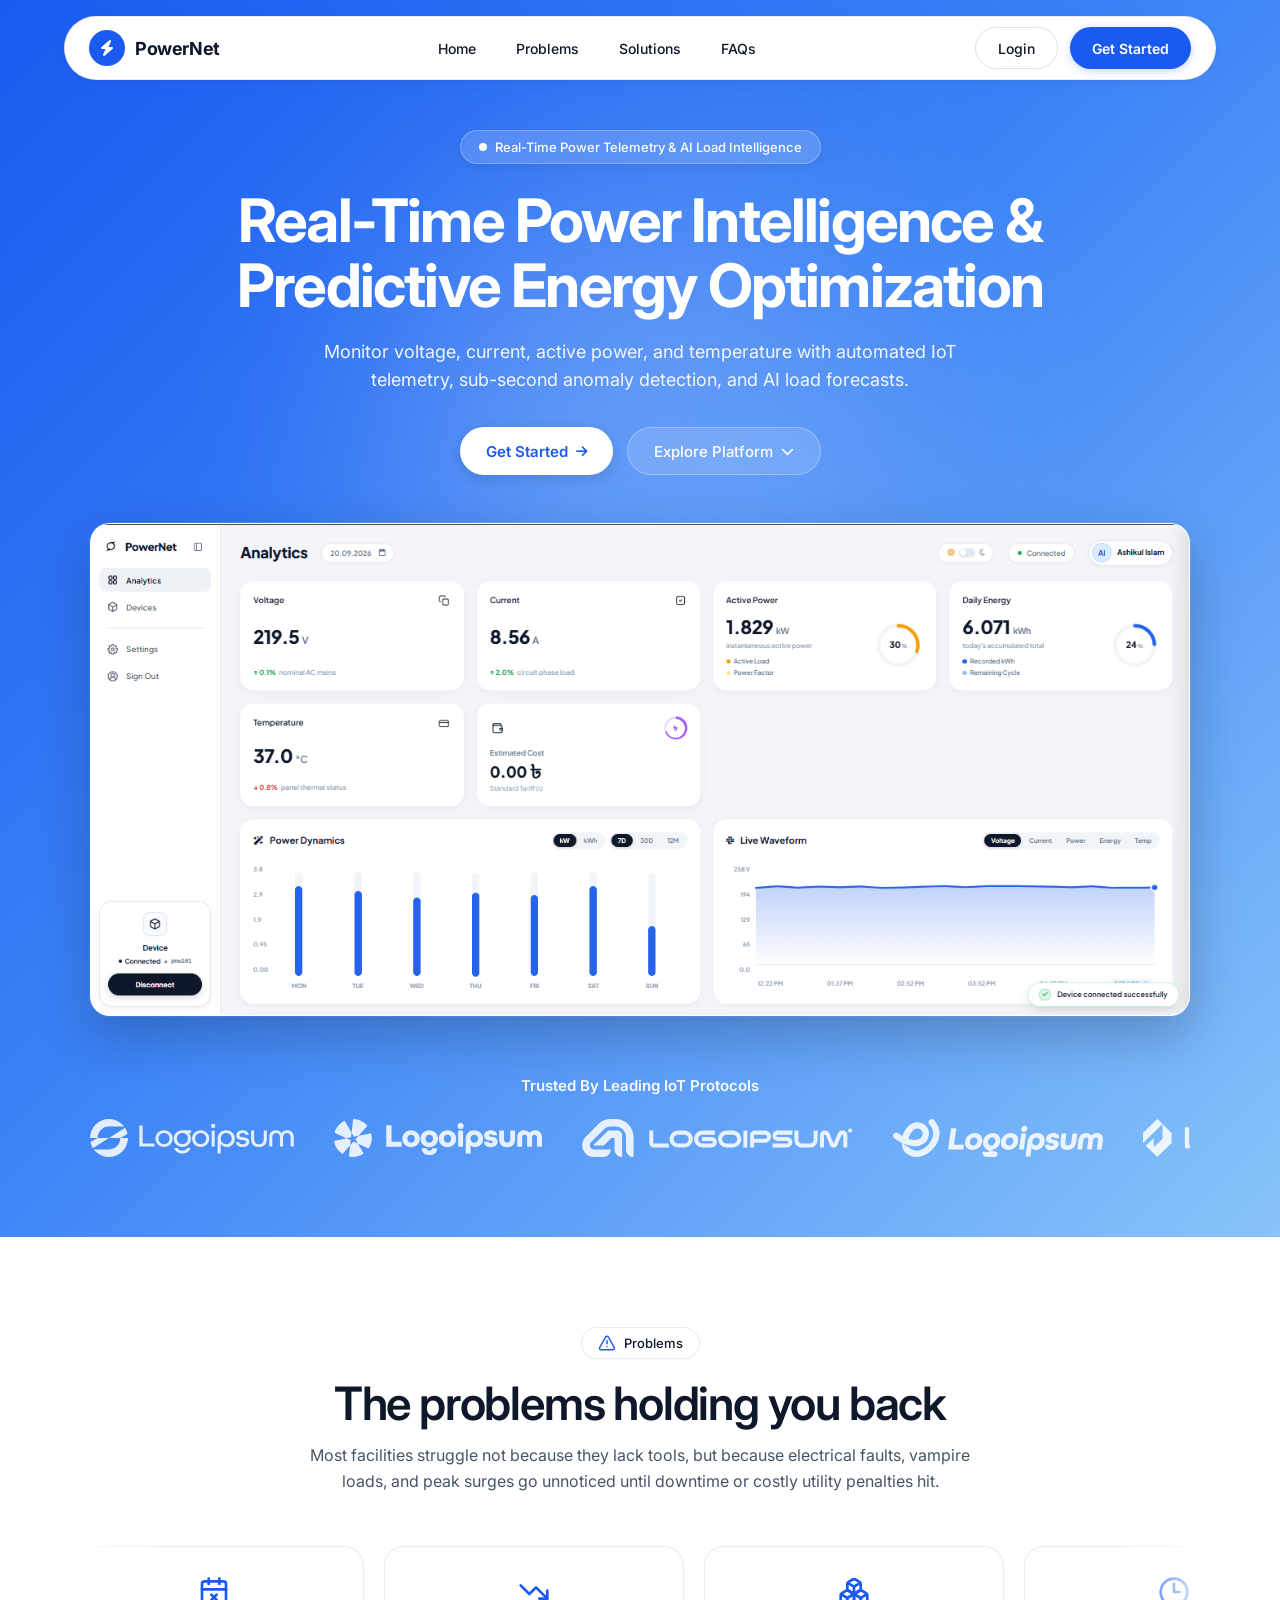
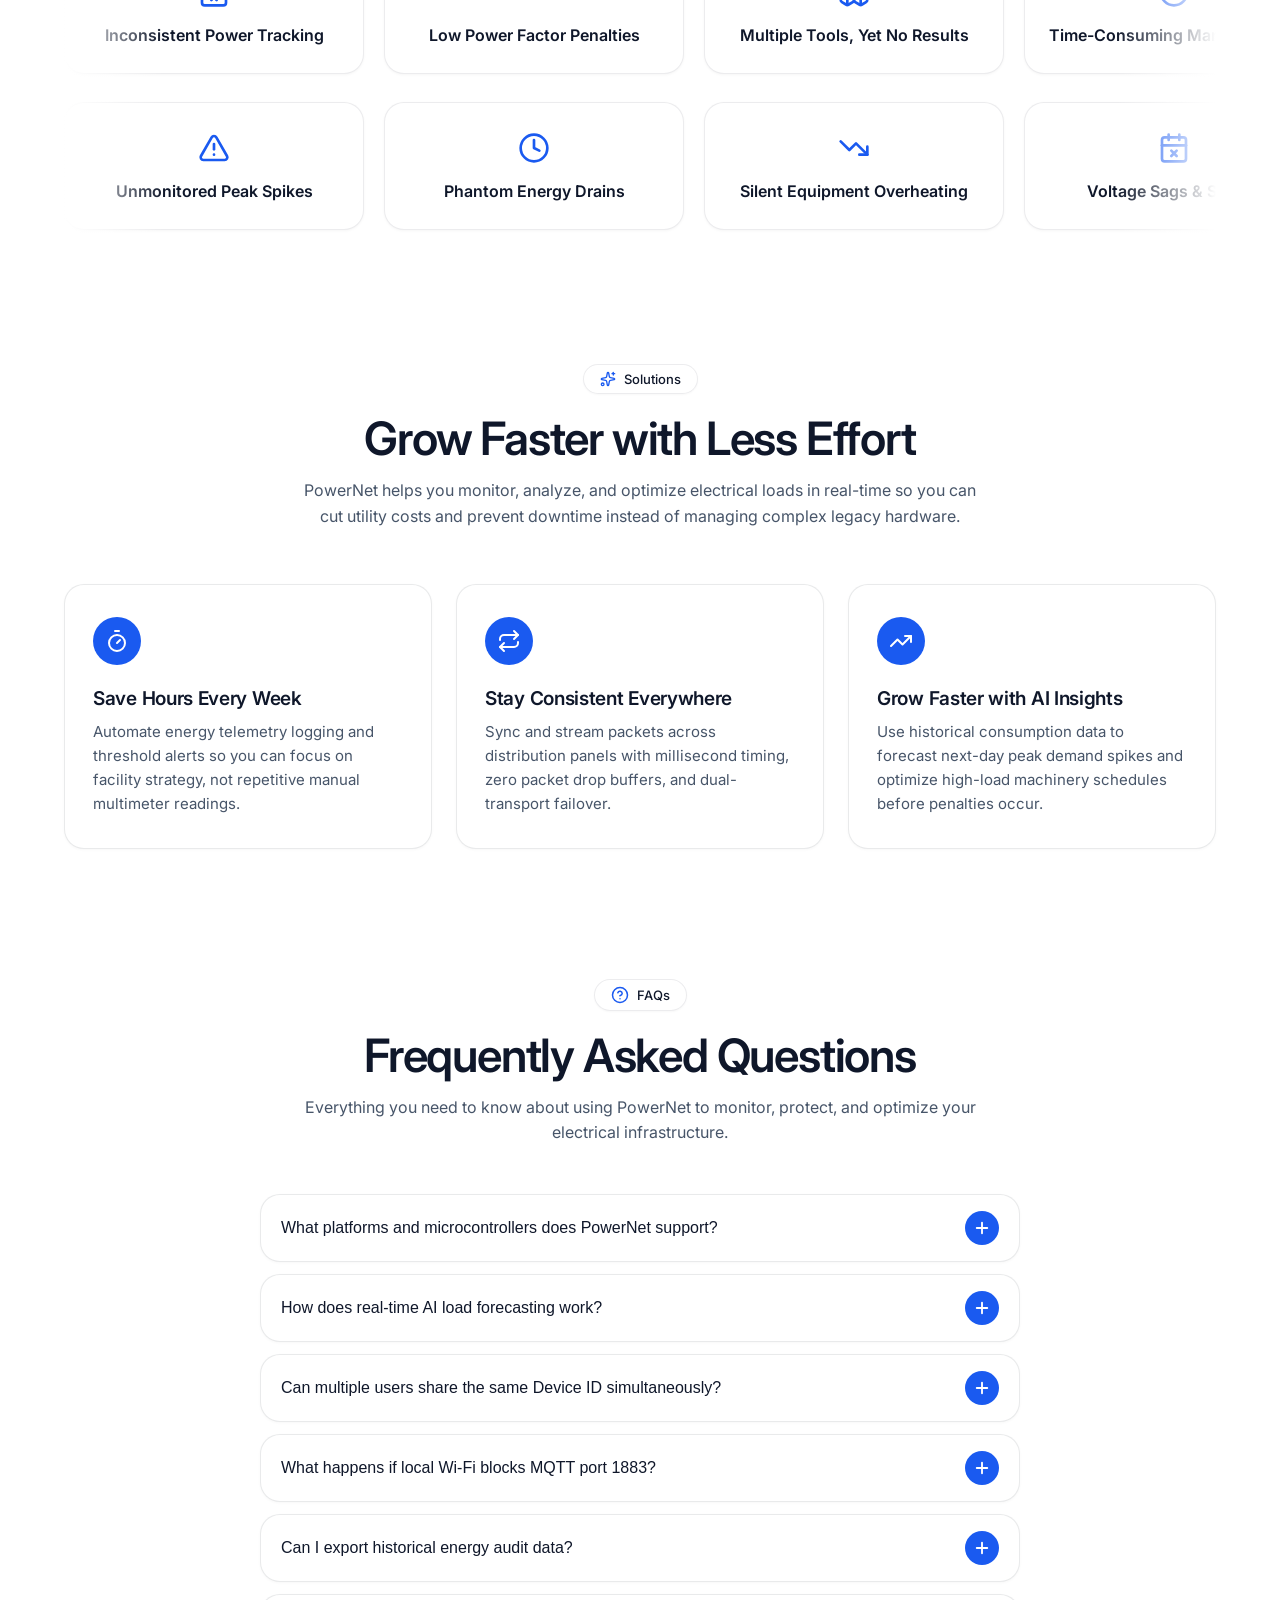
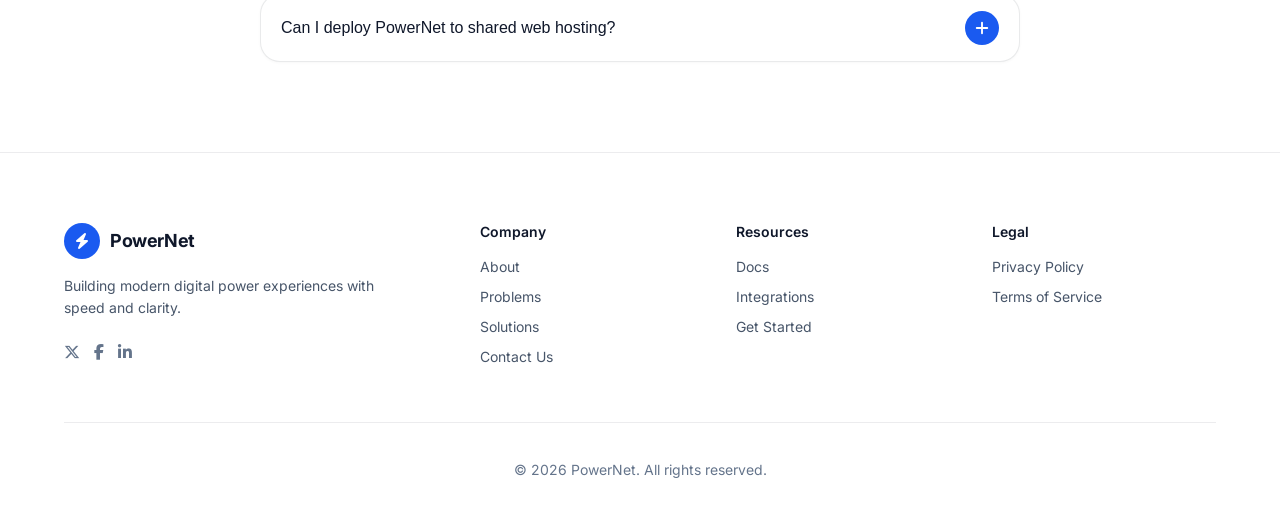
==== commit cb8bde6e: "feat: add landing page index.html for PowerNet frontend" ====
--- a/frontend/index.html
+++ b/frontend/index.html
@@ -264,7 +264,7 @@
     <div class="section-container">
       <div class="section-tag-pill anim-fade-up">
         <svg xmlns="http://www.w3.org/2000/svg" width="16" height="16" viewBox="0 0 24 24" fill="none" stroke="currentColor" stroke-width="2" stroke-linecap="round" stroke-linejoin="round"><path d="M11.017 2.814a1 1 0 0 1 1.966 0l1.051 5.558a2 2 0 0 0 1.594 1.594l5.558 1.051a1 1 0 0 1 0 1.966l-5.558 1.051a2 2 0 0 0-1.594 1.594l-1.051 5.558a1 1 0 0 1-1.966 0l-1.051-5.558a2 2 0 0 0-1.594-1.594l-5.558-1.051a1 1 0 0 1 0-1.966l5.558-1.051a2 2 0 0 0 1.594-1.594z"></path><path d="M20 2v4"></path><path d="M22 4h-4"></path><circle cx="4" cy="20" r="2"></circle></svg>
-        <span>Benefits</span>
+        <span>Solutions</span>
       </div>
 
       <h2 class="section-heading anim-fade-up anim-delay-1">Grow Faster with Less Effort</h2>
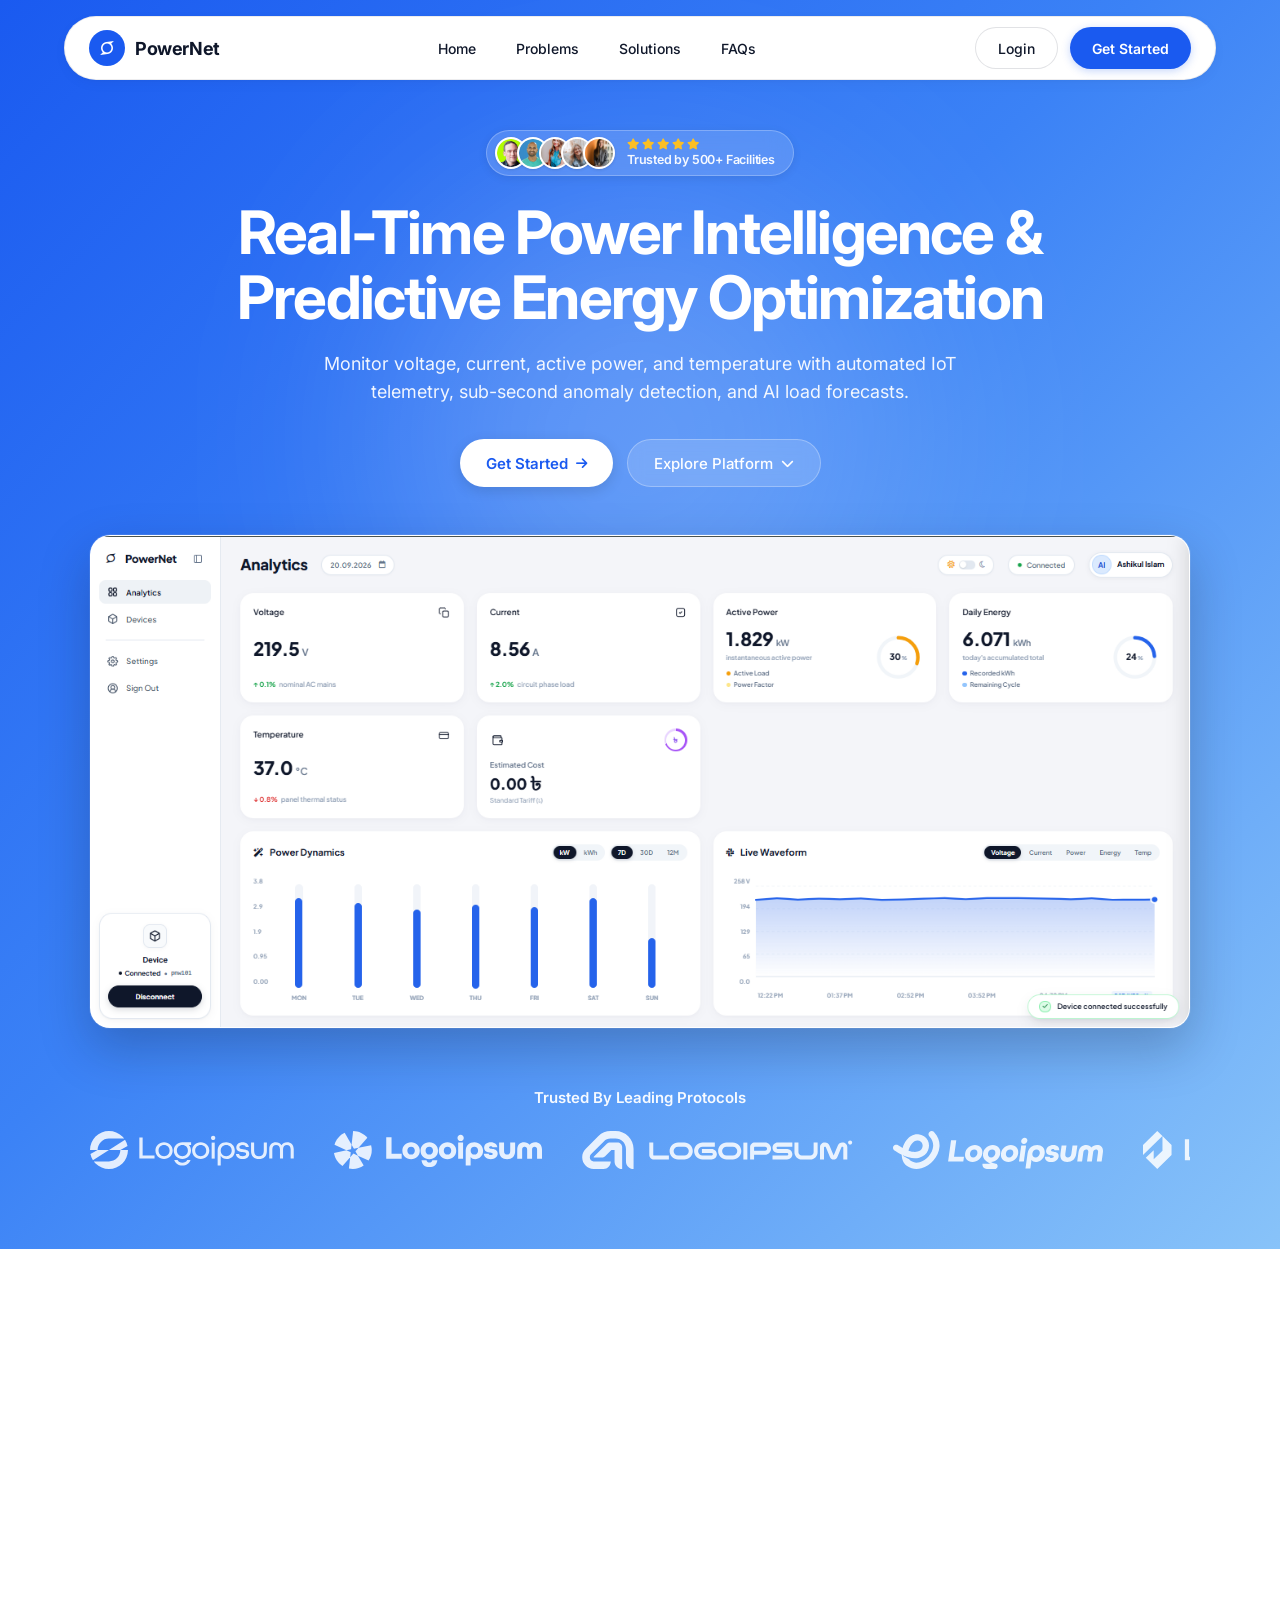
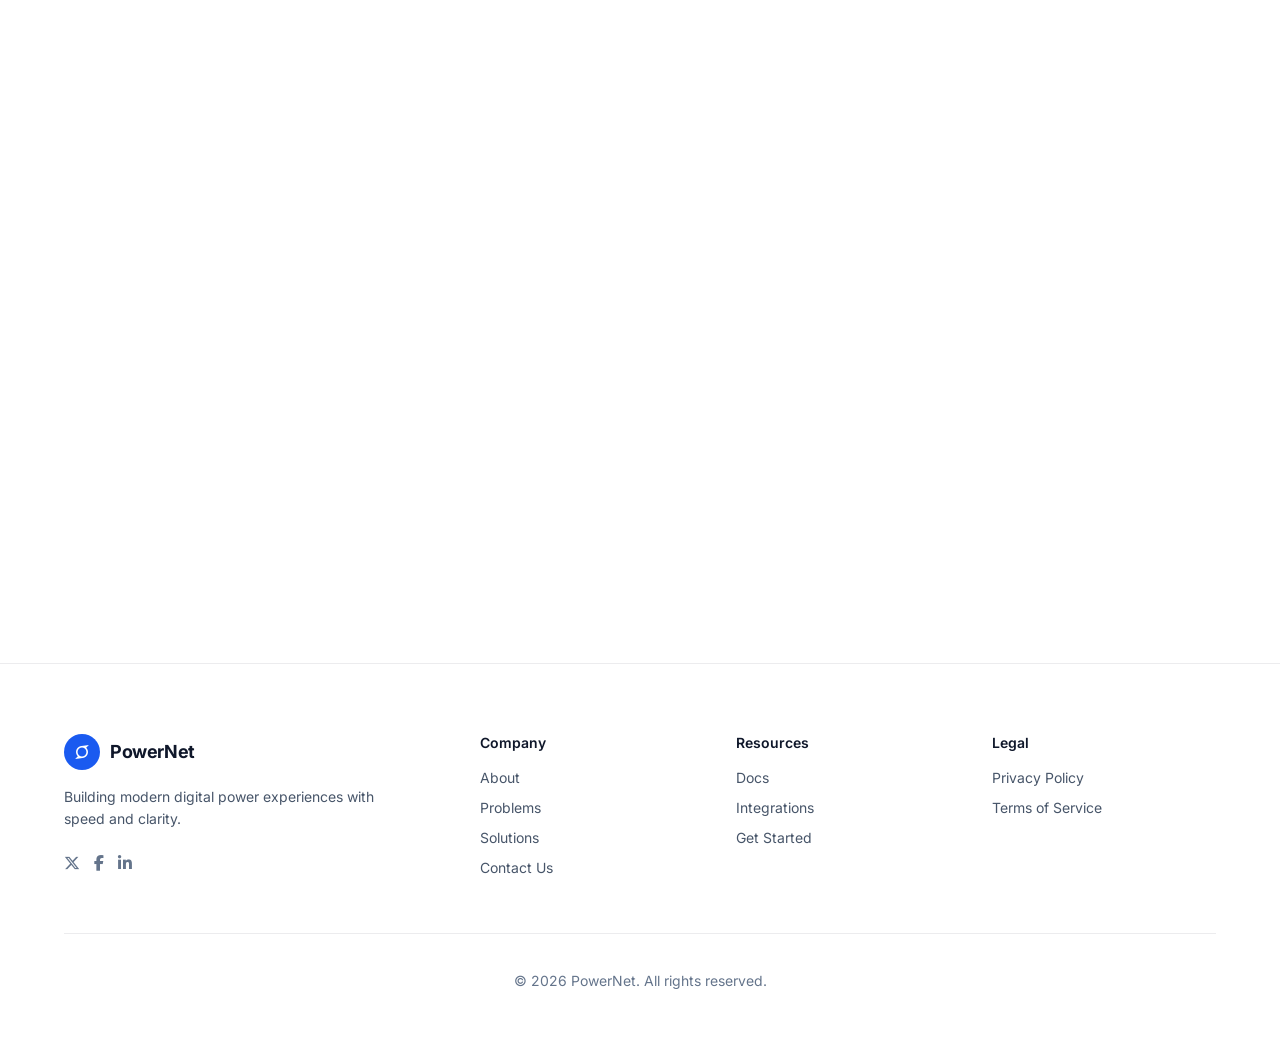
==== commit aa4dcbd9: "feat: add landing page, stylesheet, and avatar assets" ====
--- a/frontend/index.html
+++ b/frontend/index.html
@@ -21,7 +21,7 @@
       <!-- Logo on Left -->
       <a href="/" class="header-brand" aria-label="PowerNet Home">
         <div class="header-brand-icon">
-          <i class="fa-solid fa-bolt"></i>
+          <i class="fa-brands fa-superpowers"></i>
         </div>
         <span class="header-brand-name">PowerNet</span>
       </a>
@@ -64,10 +64,35 @@
     <div class="hero-blur-orb"></div>
 
     <div class="hero-container">
-      <!-- Badge from Image 1 -->
-      <div class="hero-pill-badge anim-fade-up">
-        <span class="pulse-dot"></span>
-        <span>Real-Time Power Telemetry &amp; AI Load Intelligence</span>
+      <!-- Social Proof Avatar Badge (Pulse AI Style) -->
+      <div class="hero-reviews-badge anim-fade-up">
+        <div class="hero-avatars-group">
+          <div class="hero-avatar-item">
+            <img src="/assets/images/avatars/avatar_1.png" alt="Engineer 1">
+          </div>
+          <div class="hero-avatar-item">
+            <img src="/assets/images/avatars/avatar_2.png" alt="Engineer 2">
+          </div>
+          <div class="hero-avatar-item">
+            <img src="/assets/images/avatars/avatar_3.jpg" alt="Engineer 3">
+          </div>
+          <div class="hero-avatar-item">
+            <img src="/assets/images/avatars/avatar_4.jpg" alt="Engineer 4">
+          </div>
+          <div class="hero-avatar-item">
+            <img src="/assets/images/avatars/avatar_5.jpg" alt="Engineer 5">
+          </div>
+        </div>
+        <div class="hero-reviews-meta">
+          <div class="hero-stars-row">
+            <i class="fa-solid fa-star"></i>
+            <i class="fa-solid fa-star"></i>
+            <i class="fa-solid fa-star"></i>
+            <i class="fa-solid fa-star"></i>
+            <i class="fa-solid fa-star"></i>
+          </div>
+          <span class="hero-reviews-text">Trusted by 500+ Facilities</span>
+        </div>
       </div>
 
       <h1 class="hero-h1 anim-fade-up anim-delay-1">
@@ -96,7 +121,7 @@
 
       <!-- Marquee below Hero Image -->
       <div class="hero-marquee-section anim-fade-up anim-delay-5">
-        <div class="hero-marquee-title">Trusted By Leading IoT Protocols</div>
+        <div class="hero-marquee-title">Trusted By Leading Protocols</div>
         <div class="hero-marquee-wrapper">
           <div class="hero-marquee-track">
             <img src="/assets/images/pulse/logo_1.svg" alt="Protocol 1" class="hero-brand-logo">
@@ -416,6 +441,28 @@
     </div>
   </section>
 
+  <!-- CTA Banner Section (Matches User Images) -->
+  <section class="cta-banner-section anim-fade-up">
+    <div class="cta-banner-container">
+      <div class="cta-banner-card">
+        <h2 class="cta-banner-h2">Take Control of Your Power Infrastructure Today</h2>
+        <p class="cta-banner-sub">
+          Connect your devices in minutes. Real-time telemetry, predictive overload protection, and deep energy visibility in one unified dashboard.
+        </p>
+        <div class="cta-banner-buttons">
+          <a href="/register" class="btn-cta-white">
+            <span>Get Started</span>
+            <i class="fa-solid fa-arrow-right"></i>
+          </a>
+          <a href="#hero" class="btn-cta-glass">
+            <span>Explore Platform</span>
+            <i class="fa-solid fa-chevron-down"></i>
+          </a>
+        </div>
+      </div>
+    </div>
+  </section>
+
   <!-- Footer (Image 5 — Pulse AI Identical) -->
   <footer class="landing-footer">
     <div class="footer-container">
@@ -424,7 +471,7 @@
         <div class="footer-brand-col">
           <a class="header-brand" href="/" aria-label="PowerNet Home">
             <div class="header-brand-icon">
-              <i class="fa-solid fa-bolt"></i>
+              <i class="fa-brands fa-superpowers"></i>
             </div>
             <span class="header-brand-name">PowerNet</span>
           </a>
--- a/assets/css/landing.css
+++ b/assets/css/landing.css
@@ -335,7 +335,83 @@
   align-items: center;
 }
 
-/* Top Pill Badge */
+/* Top Social Proof Avatar Badge (Pulse AI Style) */
+.hero-reviews-badge {
+  display: inline-flex;
+  align-items: center;
+  gap: 12px;
+  background: rgba(255, 255, 255, 0.14);
+  backdrop-filter: blur(12px);
+  -webkit-backdrop-filter: blur(12px);
+  border: 1px solid rgba(255, 255, 255, 0.25);
+  border-radius: var(--radius-full);
+  padding: 6px 18px 6px 8px;
+  margin-bottom: 24px;
+  box-shadow: 0 2px 10px rgba(0, 0, 0, 0.08);
+  cursor: default;
+  transition: transform 0.2s ease, background 0.2s ease;
+}
+
+.hero-reviews-badge:hover {
+  background: rgba(255, 255, 255, 0.2);
+  transform: translateY(-1px);
+}
+
+.hero-avatars-group {
+  display: flex;
+  align-items: center;
+}
+
+.hero-avatar-item {
+  width: 32px;
+  height: 32px;
+  border-radius: 50%;
+  border: 2px solid #FFFFFF;
+  overflow: hidden;
+  margin-left: -10px;
+  background: #E2E8F0;
+  display: flex;
+  align-items: center;
+  justify-content: center;
+  box-shadow: 0 1px 3px rgba(0, 0, 0, 0.12);
+  flex-shrink: 0;
+}
+
+.hero-avatar-item:first-child {
+  margin-left: 0;
+}
+
+.hero-avatar-item img {
+  width: 100%;
+  height: 100%;
+  object-fit: cover;
+  display: block;
+}
+
+.hero-reviews-meta {
+  display: flex;
+  flex-direction: column;
+  align-items: flex-start;
+  gap: 2px;
+  text-align: left;
+}
+
+.hero-stars-row {
+  display: flex;
+  gap: 3px;
+  color: #FBBF24;
+  font-size: 11px;
+}
+
+.hero-reviews-text {
+  font-size: 12.5px;
+  font-weight: 600;
+  color: rgba(255, 255, 255, 0.95);
+  letter-spacing: -0.2px;
+  white-space: nowrap;
+}
+
+/* Top Pill Badge (Fallback) */
 .hero-pill-badge {
   display: inline-flex;
   align-items: center;
@@ -981,3 +1057,114 @@
   font-size: 14px;
   color: var(--color-foreground-subtle);
 }
+
+/* ==========================================================
+ * CTA BANNER SECTION (After FAQs — Matches User Images)
+ * ========================================================== */
+.cta-banner-section {
+  padding: 30px 24px 70px 24px;
+  background: #FFFFFF;
+}
+
+.cta-banner-container {
+  max-width: 1152px;
+  margin: 0 auto;
+}
+
+.cta-banner-card {
+  position: relative;
+  overflow: hidden;
+  background: var(--gradient-hero);
+  border-radius: 28px;
+  padding: 68px 32px;
+  text-align: center;
+  color: #FFFFFF;
+  box-shadow: 0 16px 40px rgba(26, 90, 240, 0.22), 0 2px 10px rgba(0, 0, 0, 0.05);
+}
+
+.cta-banner-h2 {
+  font-size: 32px;
+  font-weight: 700;
+  line-height: 1.2;
+  letter-spacing: -1px;
+  max-width: 780px;
+  margin: 0 auto 16px auto;
+  color: #FFFFFF;
+}
+
+@media (min-width: 768px) {
+  .cta-banner-h2 {
+    font-size: 46px;
+    letter-spacing: -1.4px;
+  }
+}
+
+.cta-banner-sub {
+  font-size: 15px;
+  line-height: 1.6;
+  max-width: 640px;
+  margin: 0 auto 36px auto;
+  color: rgba(255, 255, 255, 0.92);
+}
+
+@media (min-width: 768px) {
+  .cta-banner-sub {
+    font-size: 16.5px;
+  }
+}
+
+.cta-banner-buttons {
+  display: flex;
+  align-items: center;
+  justify-content: center;
+  gap: 14px;
+  flex-wrap: wrap;
+}
+
+.btn-cta-white {
+  display: inline-flex;
+  align-items: center;
+  justify-content: center;
+  gap: 10px;
+  height: 48px;
+  padding: 0 28px;
+  font-size: 15px;
+  font-weight: 600;
+  color: #1A5AF0;
+  background: #FFFFFF;
+  border-radius: var(--radius-full);
+  text-decoration: none;
+  box-shadow: 0 4px 14px rgba(0, 0, 0, 0.1);
+  transition: all 0.25s ease;
+}
+
+.btn-cta-white:hover {
+  transform: translateY(-2px);
+  box-shadow: 0 8px 22px rgba(0, 0, 0, 0.16);
+  background: #F8FAFC;
+}
+
+.btn-cta-glass {
+  display: inline-flex;
+  align-items: center;
+  justify-content: center;
+  gap: 10px;
+  height: 48px;
+  padding: 0 28px;
+  font-size: 15px;
+  font-weight: 600;
+  color: #FFFFFF;
+  background: rgba(255, 255, 255, 0.16);
+  backdrop-filter: blur(8px);
+  -webkit-backdrop-filter: blur(8px);
+  border: 1px solid rgba(255, 255, 255, 0.35);
+  border-radius: var(--radius-full);
+  text-decoration: none;
+  transition: all 0.25s ease;
+}
+
+.btn-cta-glass:hover {
+  background: rgba(255, 255, 255, 0.26);
+  border-color: rgba(255, 255, 255, 0.55);
+  transform: translateY(-2px);
+}
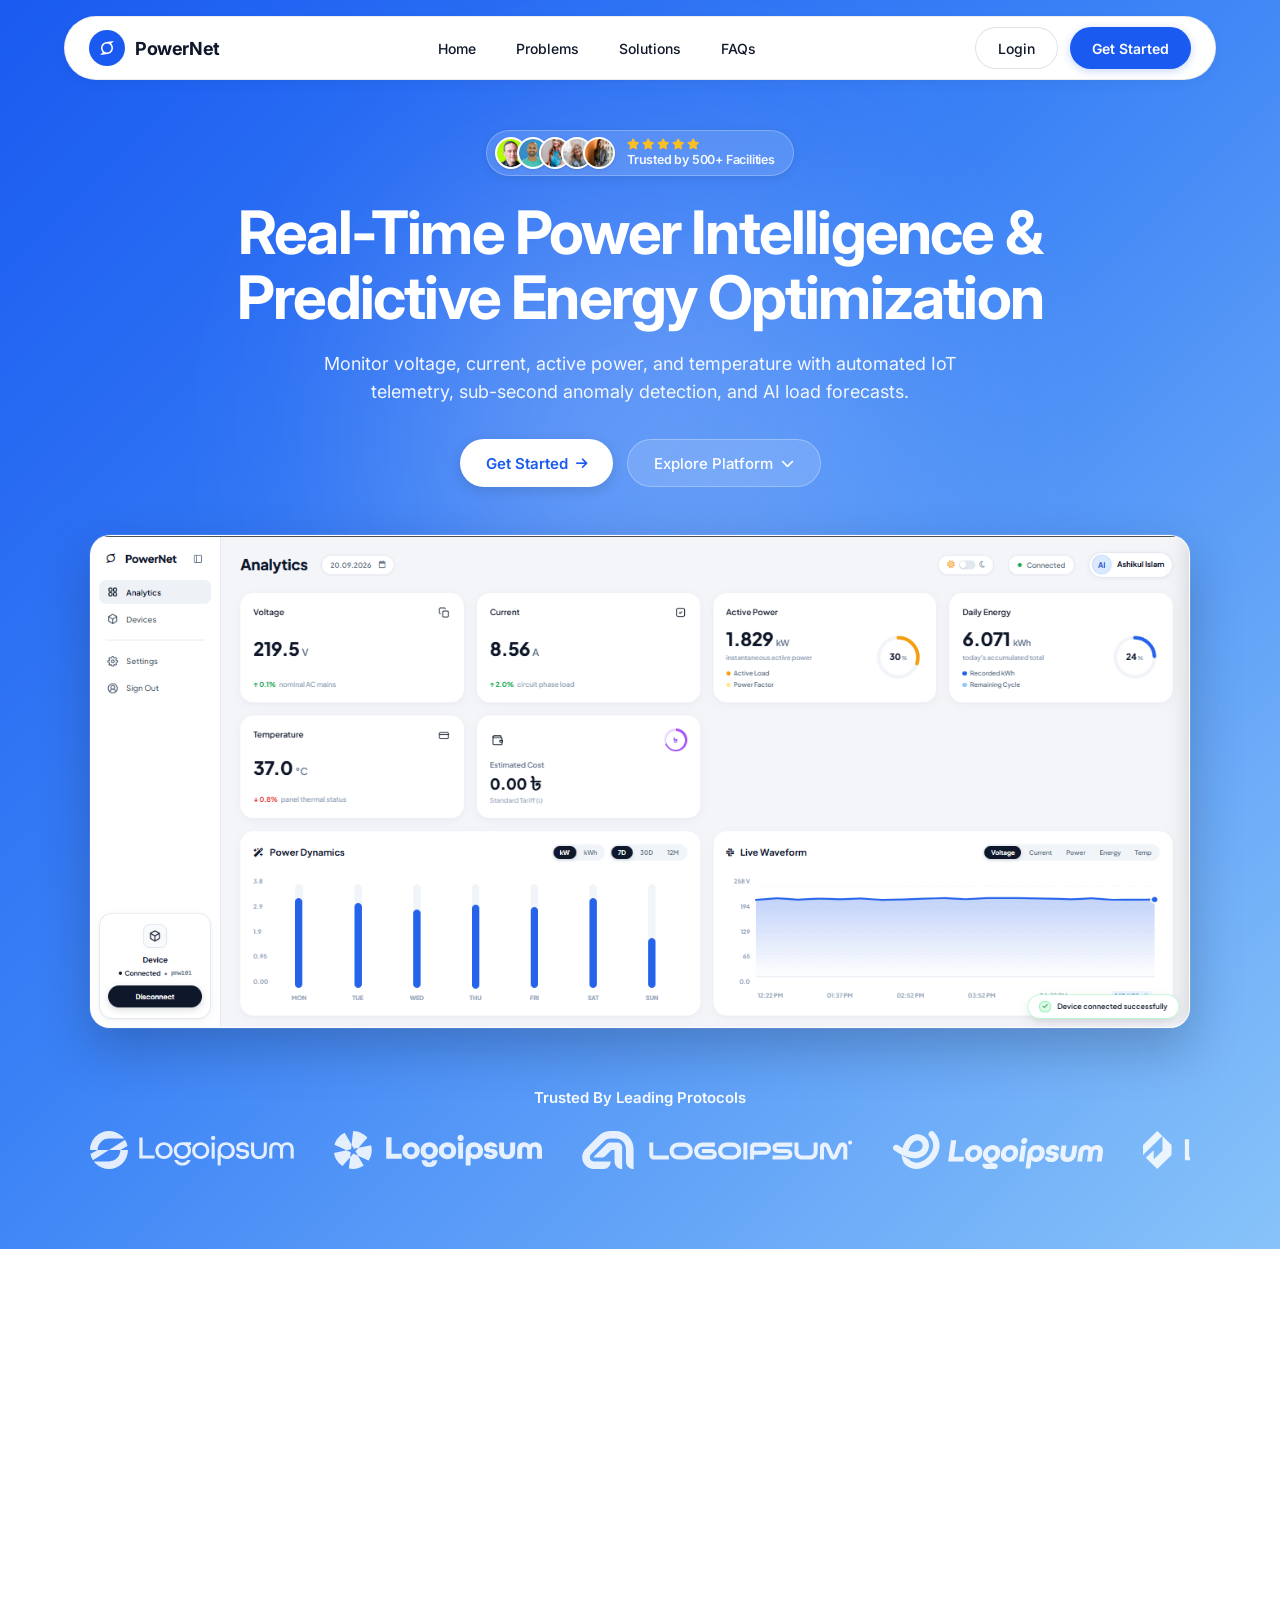
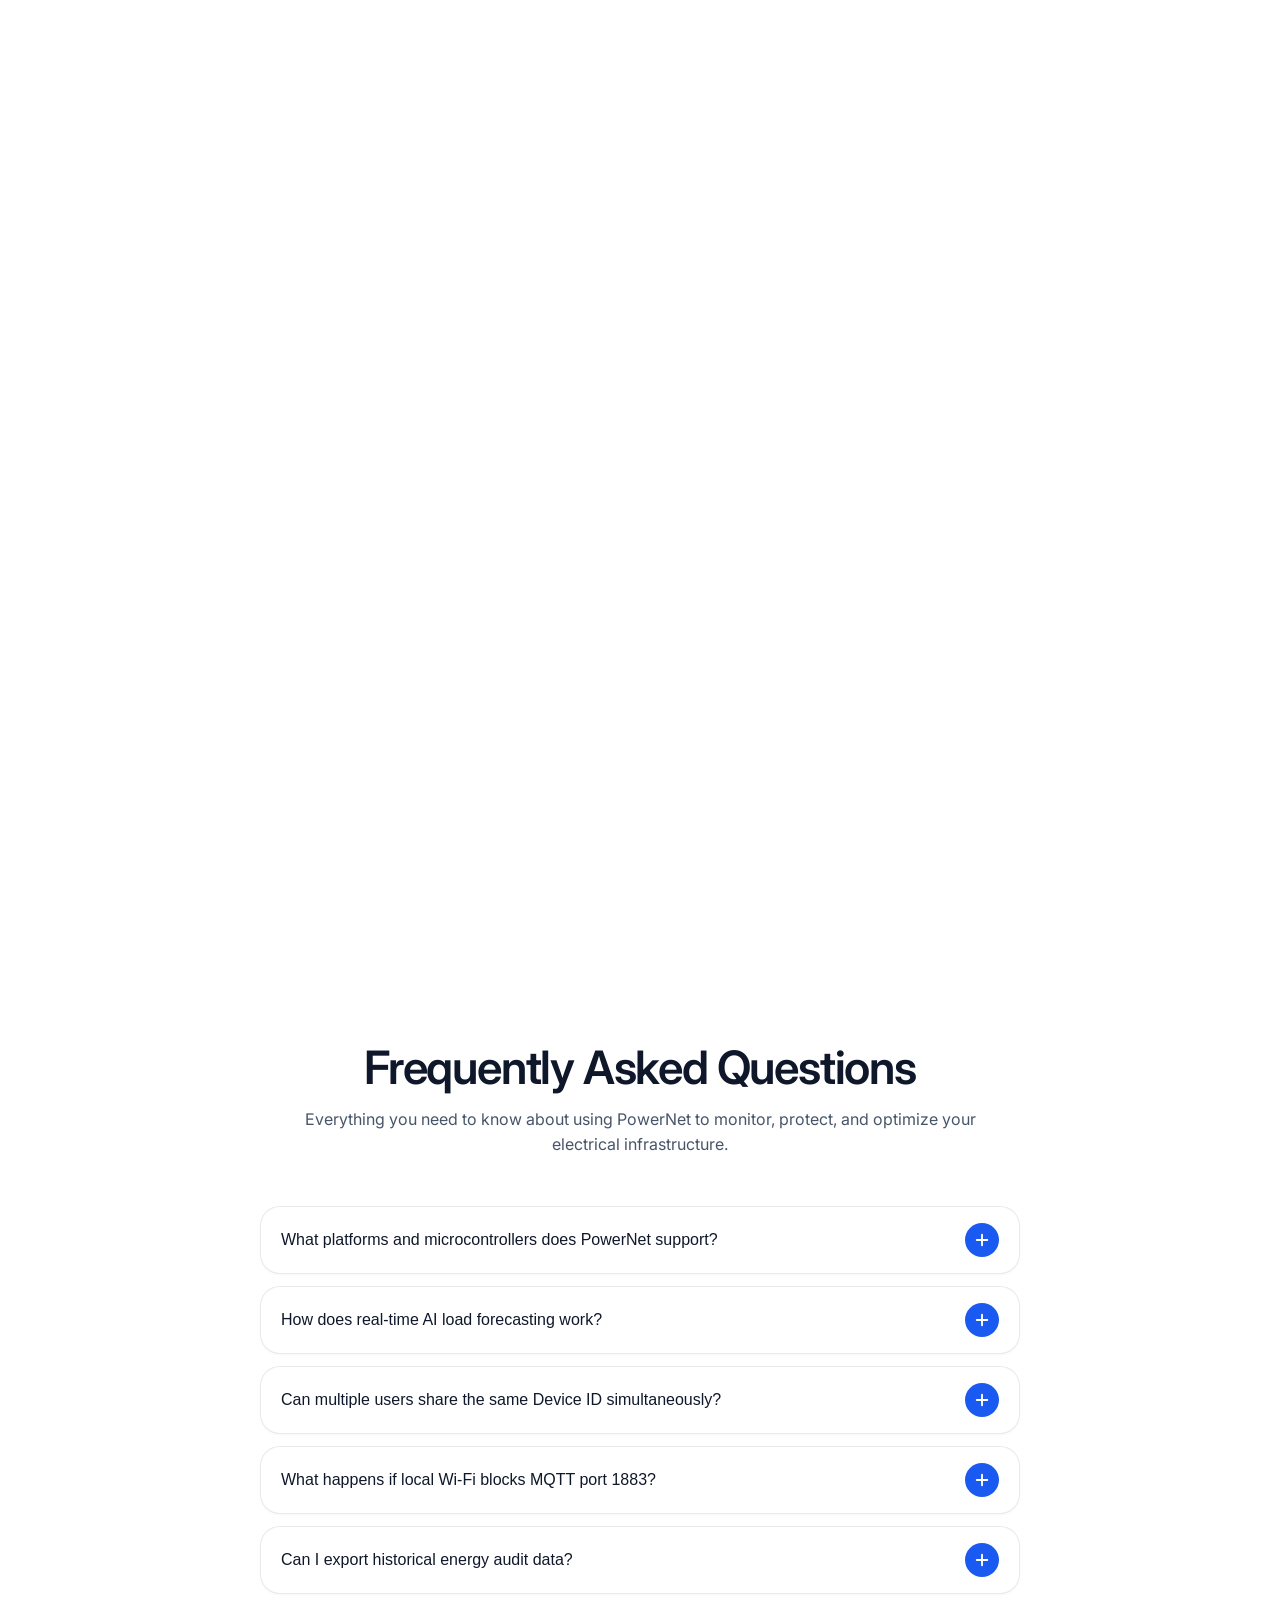
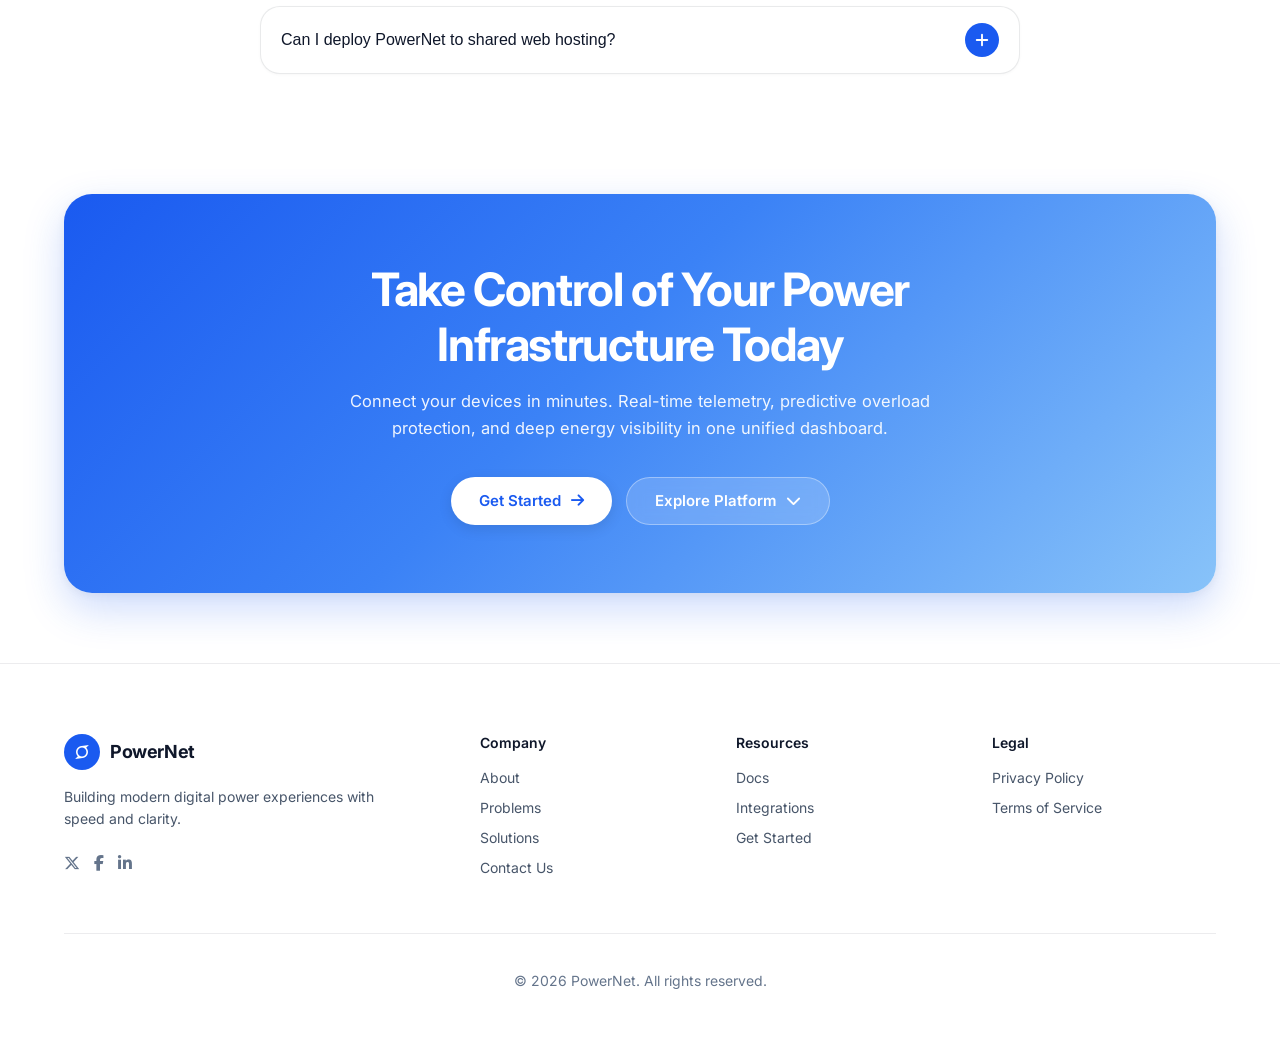
==== commit 4e629871: "feat: add PowerNet ESP32 telemetry firmware, web dashboard, and backend service" ====
--- a/frontend/index.html
+++ b/frontend/index.html
@@ -579,6 +579,15 @@
 
     // 3. Scroll-triggered entrance animations (IntersectionObserver)
     const animEls = document.querySelectorAll('.anim-fade-up');
+    
+    // Immediately reveal elements already in the viewport
+    animEls.forEach(el => {
+      const rect = el.getBoundingClientRect();
+      if (rect.top < window.innerHeight) {
+        el.classList.add('visible');
+      }
+    });
+
     if ('IntersectionObserver' in window) {
       const obs = new IntersectionObserver((entries) => {
         entries.forEach(e => {
@@ -587,8 +596,12 @@
             obs.unobserve(e.target);
           }
         });
-      }, { threshold: 0.08, rootMargin: '0px 0px -30px 0px' });
-      animEls.forEach(el => obs.observe(el));
+      }, { threshold: 0.05 });
+      animEls.forEach(el => {
+        if (!el.classList.contains('visible')) {
+          obs.observe(el);
+        }
+      });
     } else {
       animEls.forEach(el => el.classList.add('visible'));
     }
--- a/assets/css/landing.css
+++ b/assets/css/landing.css
@@ -33,6 +33,8 @@
 
 html {
   scroll-behavior: smooth;
+  overflow-x: hidden;
+  width: 100%;
 }
 
 body {
@@ -44,6 +46,7 @@
   -webkit-font-smoothing: antialiased;
   -moz-osx-font-smoothing: grayscale;
   overflow-x: hidden;
+  width: 100%;
 }
 
 /* ---------- Common Utility & Animations ---------- */
@@ -59,11 +62,26 @@
   transform: translateY(0);
 }
 
-.anim-delay-1 { transition-delay: 0.08s; }
-.anim-delay-2 { transition-delay: 0.16s; }
-.anim-delay-3 { transition-delay: 0.24s; }
-.anim-delay-4 { transition-delay: 0.32s; }
-.anim-delay-5 { transition-delay: 0.40s; }
+.hero-section .anim-fade-up {
+  animation: heroEntranceFade 0.8s cubic-bezier(0.16, 1, 0.3, 1) forwards;
+}
+
+@keyframes heroEntranceFade {
+  from {
+    opacity: 0;
+    transform: translateY(24px);
+  }
+  to {
+    opacity: 1;
+    transform: translateY(0);
+  }
+}
+
+.anim-delay-1 { transition-delay: 0.08s; animation-delay: 0.08s; }
+.anim-delay-2 { transition-delay: 0.16s; animation-delay: 0.16s; }
+.anim-delay-3 { transition-delay: 0.24s; animation-delay: 0.24s; }
+.anim-delay-4 { transition-delay: 0.32s; animation-delay: 0.32s; }
+.anim-delay-5 { transition-delay: 0.40s; animation-delay: 0.40s; }
 
 /* ==========================================================
  * FLOATING PILL HEADER (Pulse AI identical)
@@ -78,6 +96,7 @@
 }
 
 .landing-header-pill {
+  width: 100%;
   max-width: 1152px;
   margin: 0 auto;
   height: 64px;
@@ -327,6 +346,7 @@
 .hero-container {
   position: relative;
   z-index: 10;
+  width: 100%;
   max-width: 1200px;
   margin: 0 auto;
   padding: 0 24px;
@@ -615,6 +635,7 @@
 }
 
 .section-container {
+  width: 100%;
   max-width: 1152px;
   margin: 0 auto;
   text-align: center;
@@ -685,6 +706,7 @@
   position: relative;
   overflow: hidden;
   width: 100%;
+  min-width: 0;
 }
 
 .carousel-fade-left,
@@ -957,6 +979,7 @@
 }
 
 .footer-container {
+  width: 100%;
   max-width: 1152px;
   margin: 0 auto;
 }
@@ -1067,6 +1090,7 @@
 }
 
 .cta-banner-container {
+  width: 100%;
   max-width: 1152px;
   margin: 0 auto;
 }
@@ -1168,3 +1192,440 @@
   border-color: rgba(255, 255, 255, 0.55);
   transform: translateY(-2px);
 }
+
+/* ==========================================================
+ * RESPONSIVE ADAPTATIONS (Mobile & Tablet)
+ * Desktop styles above remain untouched (> 768px)
+ * ========================================================== */
+
+/* Tablet & Mobile Screens (<= 768px) */
+@media (max-width: 768px) {
+  /* Floating Header */
+  .landing-header-wrapper {
+    top: 12px;
+    padding: 0 12px;
+  }
+
+  .landing-header-pill {
+    height: 56px;
+    padding: 0 16px;
+  }
+
+  .header-brand-icon {
+    width: 32px;
+    height: 32px;
+    font-size: 14px;
+  }
+
+  .header-brand-name {
+    font-size: 17px;
+  }
+
+  .btn-mobile-toggle {
+    width: 36px;
+    height: 36px;
+    font-size: 15px;
+  }
+
+  .mobile-nav-drawer {
+    top: 68px;
+    left: 12px;
+    right: 12px;
+    padding: 16px;
+    border-radius: 18px;
+  }
+
+  /* Hero Section */
+  .hero-section {
+    min-height: auto;
+    padding-top: 96px;
+    padding-bottom: 48px;
+    overflow: hidden;
+    width: 100%;
+    max-width: 100vw;
+  }
+
+  .hero-blur-orb {
+    width: 280px;
+    height: 280px;
+    filter: blur(80px);
+  }
+
+  .hero-container {
+    width: 100%;
+    max-width: 100%;
+    padding: 0 16px;
+    box-sizing: border-box;
+  }
+
+  .hero-reviews-badge {
+    padding: 4px 14px 4px 6px;
+    gap: 8px;
+    margin-bottom: 20px;
+    max-width: 100%;
+    box-sizing: border-box;
+  }
+
+  .hero-avatar-item {
+    width: 28px;
+    height: 28px;
+    margin-left: -8px;
+  }
+
+  .hero-stars-row {
+    font-size: 10px;
+    gap: 2px;
+  }
+
+  .hero-reviews-text {
+    font-size: 12px;
+  }
+
+  .hero-h1 {
+    font-size: clamp(26px, 6.5vw, 34px);
+    line-height: 1.18;
+    letter-spacing: -0.6px;
+    margin-bottom: 16px;
+    word-break: break-word;
+    overflow-wrap: break-word;
+    max-width: 100%;
+    padding: 0 4px;
+  }
+
+  .hero-sub {
+    font-size: 14.5px;
+    line-height: 1.55;
+    margin-bottom: 28px;
+    padding: 0 6px;
+    max-width: 100%;
+  }
+
+  .hero-cta-group {
+    gap: 12px;
+    margin-bottom: 36px;
+    width: 100%;
+  }
+
+  .hero-image-wrapper {
+    width: 100%;
+    max-width: 100%;
+    margin: 0 auto 32px auto;
+    border-radius: 14px;
+    box-shadow: 0 12px 32px rgba(15, 23, 42, 0.2);
+  }
+
+  .hero-image-preview {
+    width: 100%;
+    max-width: 100%;
+    height: auto;
+    display: block;
+  }
+
+  .hero-marquee-section {
+    width: 100%;
+    max-width: 100%;
+    padding: 12px 0 4px 0;
+  }
+
+  .hero-marquee-title {
+    font-size: 13.5px;
+    margin-bottom: 16px;
+  }
+
+  .hero-brand-logo {
+    height: 28px;
+  }
+
+  .hero-marquee-track {
+    gap: 28px;
+  }
+
+  /* Problems Section */
+  .section-wrapper {
+    padding: 54px 16px;
+    width: 100%;
+    max-width: 100vw;
+    box-sizing: border-box;
+    overflow: hidden;
+  }
+
+  .section-tag-pill {
+    padding: 5px 14px;
+    font-size: 12px;
+    margin-bottom: 14px;
+  }
+
+  .section-heading {
+    font-size: clamp(22px, 5.5vw, 30px);
+    letter-spacing: -0.5px;
+    margin-bottom: 10px;
+    padding: 0 4px;
+  }
+
+  .section-subheading {
+    font-size: 14px;
+    line-height: 1.55;
+    padding: 0 6px;
+    max-width: 100%;
+  }
+
+  .problems-carousel-container {
+    margin-top: 32px;
+    gap: 14px;
+    width: 100%;
+    max-width: 100%;
+    overflow: hidden;
+  }
+
+  .carousel-row {
+    width: 100%;
+    max-width: 100%;
+    overflow: hidden;
+    min-width: 0;
+  }
+
+  .carousel-fade-left,
+  .carousel-fade-right {
+    width: 32px;
+  }
+
+  .problem-card {
+    min-width: 240px;
+    max-width: 260px;
+    padding: 22px 18px;
+    border-radius: 16px;
+  }
+
+  .problem-card-icon {
+    width: 30px;
+    height: 30px;
+    margin-bottom: 12px;
+  }
+
+  .problem-card-icon svg {
+    width: 28px;
+    height: 28px;
+  }
+
+  .problem-card-title {
+    font-size: 14.5px;
+  }
+
+  /* Solutions Section */
+  .solutions-grid {
+    margin-top: 32px;
+    gap: 16px;
+    width: 100%;
+  }
+
+  .solution-card {
+    padding: 24px 20px;
+    border-radius: 16px;
+    width: 100%;
+    box-sizing: border-box;
+  }
+
+  .solution-icon-circle {
+    width: 44px;
+    height: 44px;
+    margin-bottom: 16px;
+  }
+
+  .solution-icon-circle svg {
+    width: 22px;
+    height: 22px;
+  }
+
+  .solution-card-title {
+    font-size: 17.5px;
+    margin-bottom: 8px;
+  }
+
+  .solution-card-desc {
+    font-size: 14px;
+    line-height: 1.55;
+  }
+
+  /* FAQs Section */
+  .faq-accordion-list {
+    margin-top: 32px;
+    gap: 10px;
+    width: 100%;
+  }
+
+  .faq-item {
+    border-radius: 14px;
+  }
+
+  .faq-header {
+    padding: 14px 16px;
+  }
+
+  .faq-question {
+    font-size: 14.5px;
+    padding-right: 12px;
+  }
+
+  .faq-toggle-btn {
+    width: 30px;
+    height: 30px;
+  }
+
+  .faq-toggle-btn svg {
+    width: 16px;
+    height: 16px;
+  }
+
+  .faq-content {
+    padding: 0 16px 16px 16px;
+  }
+
+  .faq-answer {
+    font-size: 13.5px;
+    line-height: 1.6;
+    margin-top: 10px;
+  }
+
+  /* CTA Banner */
+  .cta-banner-section {
+    padding: 16px 16px 48px 16px;
+    width: 100%;
+    box-sizing: border-box;
+  }
+
+  .cta-banner-card {
+    padding: 38px 20px;
+    border-radius: 20px;
+  }
+
+  .cta-banner-h2 {
+    font-size: clamp(22px, 5.5vw, 28px);
+    letter-spacing: -0.5px;
+    margin-bottom: 12px;
+  }
+
+  .cta-banner-sub {
+    font-size: 14px;
+    line-height: 1.55;
+    margin-bottom: 24px;
+    padding: 0 4px;
+  }
+
+  .cta-banner-buttons {
+    gap: 12px;
+  }
+
+  /* Footer */
+  .landing-footer {
+    padding: 48px 16px 28px 16px;
+    width: 100%;
+    box-sizing: border-box;
+  }
+
+  .footer-top-grid {
+    gap: 36px;
+    margin-bottom: 36px;
+  }
+
+  .footer-links-grid {
+    gap: 24px 16px;
+  }
+
+  .footer-tagline {
+    font-size: 13.5px;
+  }
+
+  .footer-col-title {
+    font-size: 13.5px;
+    margin-bottom: 12px;
+  }
+
+  .footer-link {
+    font-size: 13.5px;
+  }
+
+  .footer-bottom-bar {
+    padding-top: 20px;
+    font-size: 13px;
+  }
+}
+
+/* Extra Small Mobile Devices (<= 480px) */
+@media (max-width: 480px) {
+  .hero-cta-group {
+    flex-direction: column;
+    align-items: center;
+    padding: 0 8px;
+    box-sizing: border-box;
+  }
+
+  .btn-hero-primary,
+  .btn-hero-secondary {
+    width: 100%;
+    max-width: 290px;
+    height: 46px;
+    font-size: 14.5px;
+    justify-content: center;
+    box-sizing: border-box;
+  }
+
+  .cta-banner-buttons {
+    flex-direction: column;
+    align-items: center;
+    padding: 0 6px;
+    box-sizing: border-box;
+  }
+
+  .btn-cta-white,
+  .btn-cta-glass {
+    width: 100%;
+    max-width: 290px;
+    height: 46px;
+    font-size: 14.5px;
+    justify-content: center;
+    box-sizing: border-box;
+  }
+
+  .problem-card {
+    min-width: 215px;
+    max-width: 235px;
+    padding: 18px 14px;
+  }
+
+  .footer-links-grid {
+    grid-template-columns: repeat(2, 1fr);
+    gap: 24px 12px;
+  }
+}
+
+/* Very Small Mobile Devices (<= 340px) */
+@media (max-width: 340px) {
+  .landing-header-pill {
+    padding: 0 12px;
+  }
+
+  .header-brand-name {
+    font-size: 15px;
+  }
+
+  .hero-reviews-badge {
+    padding: 4px 10px 4px 4px;
+    gap: 6px;
+  }
+
+  .hero-avatar-item {
+    width: 24px;
+    height: 24px;
+    margin-left: -6px;
+  }
+
+  .hero-reviews-text {
+    font-size: 11px;
+  }
+
+  .footer-links-grid {
+    grid-template-columns: 1fr;
+    gap: 20px;
+  }
+}
+
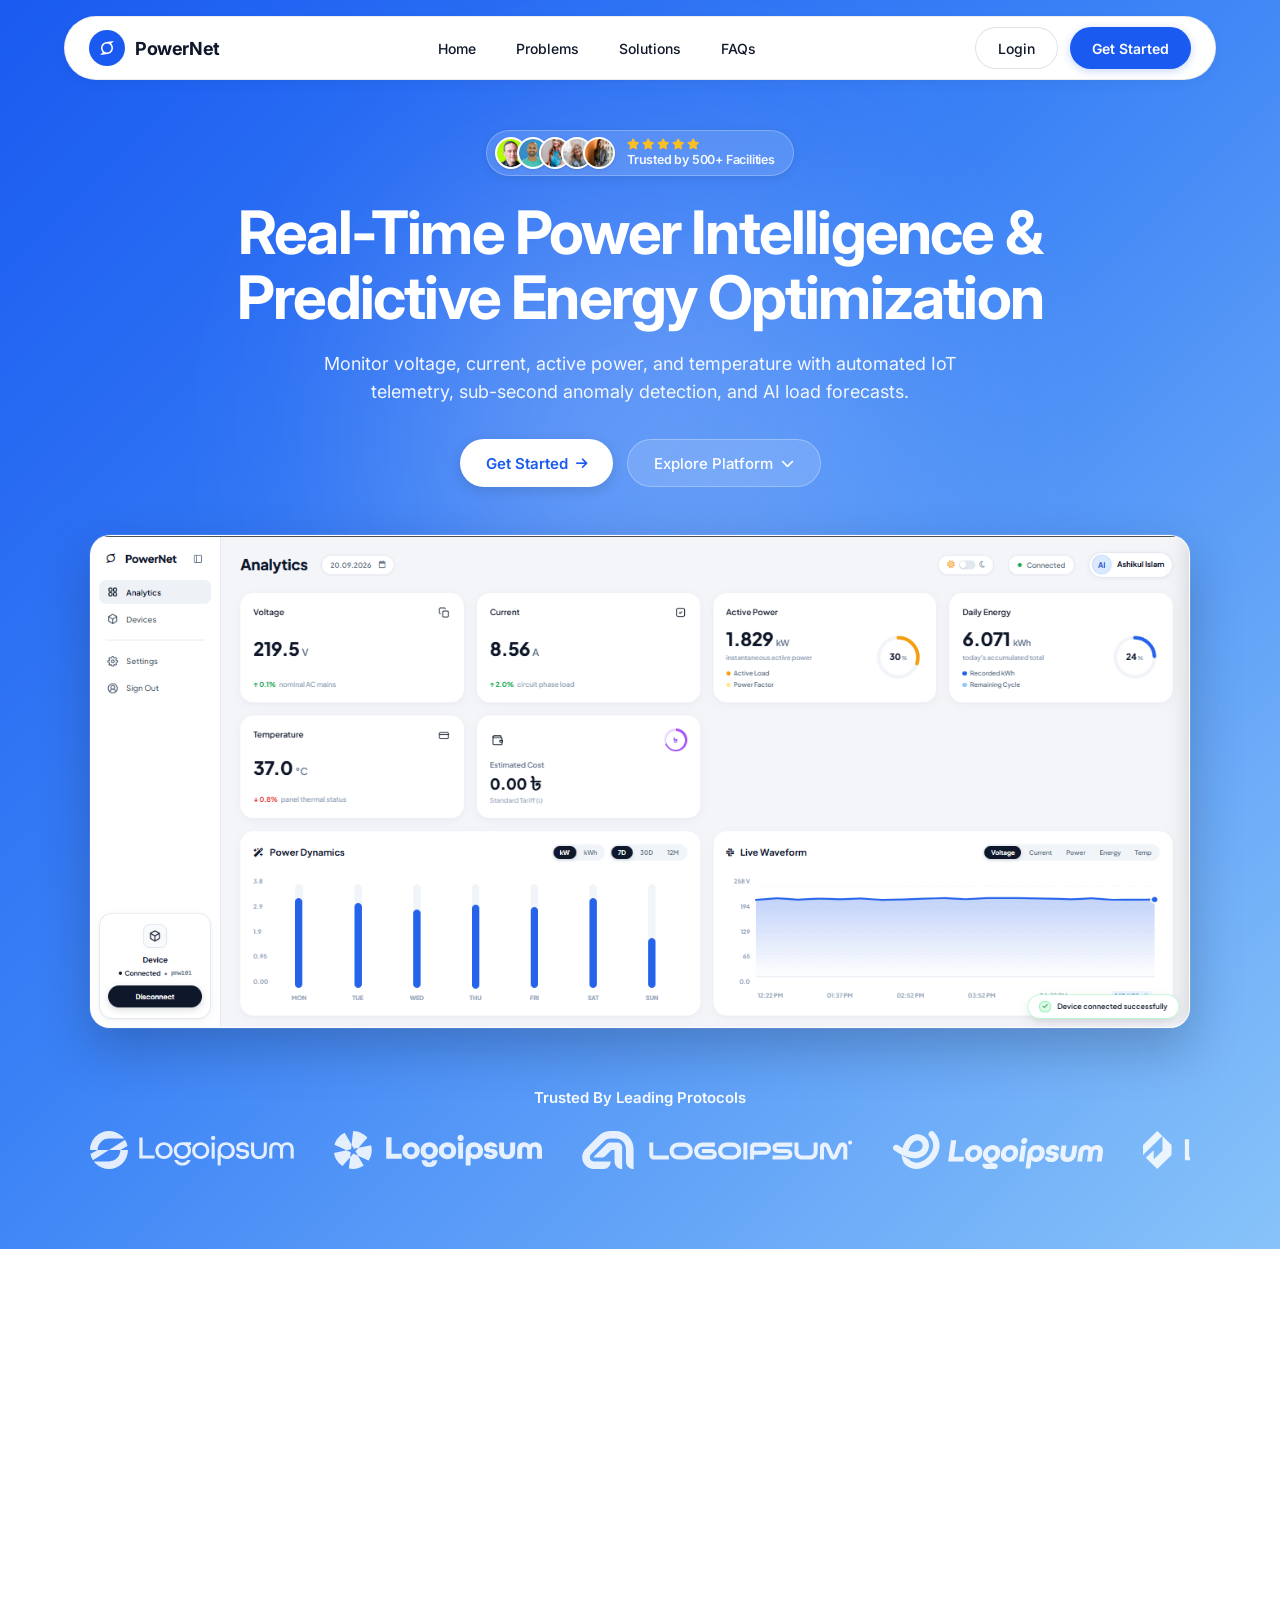
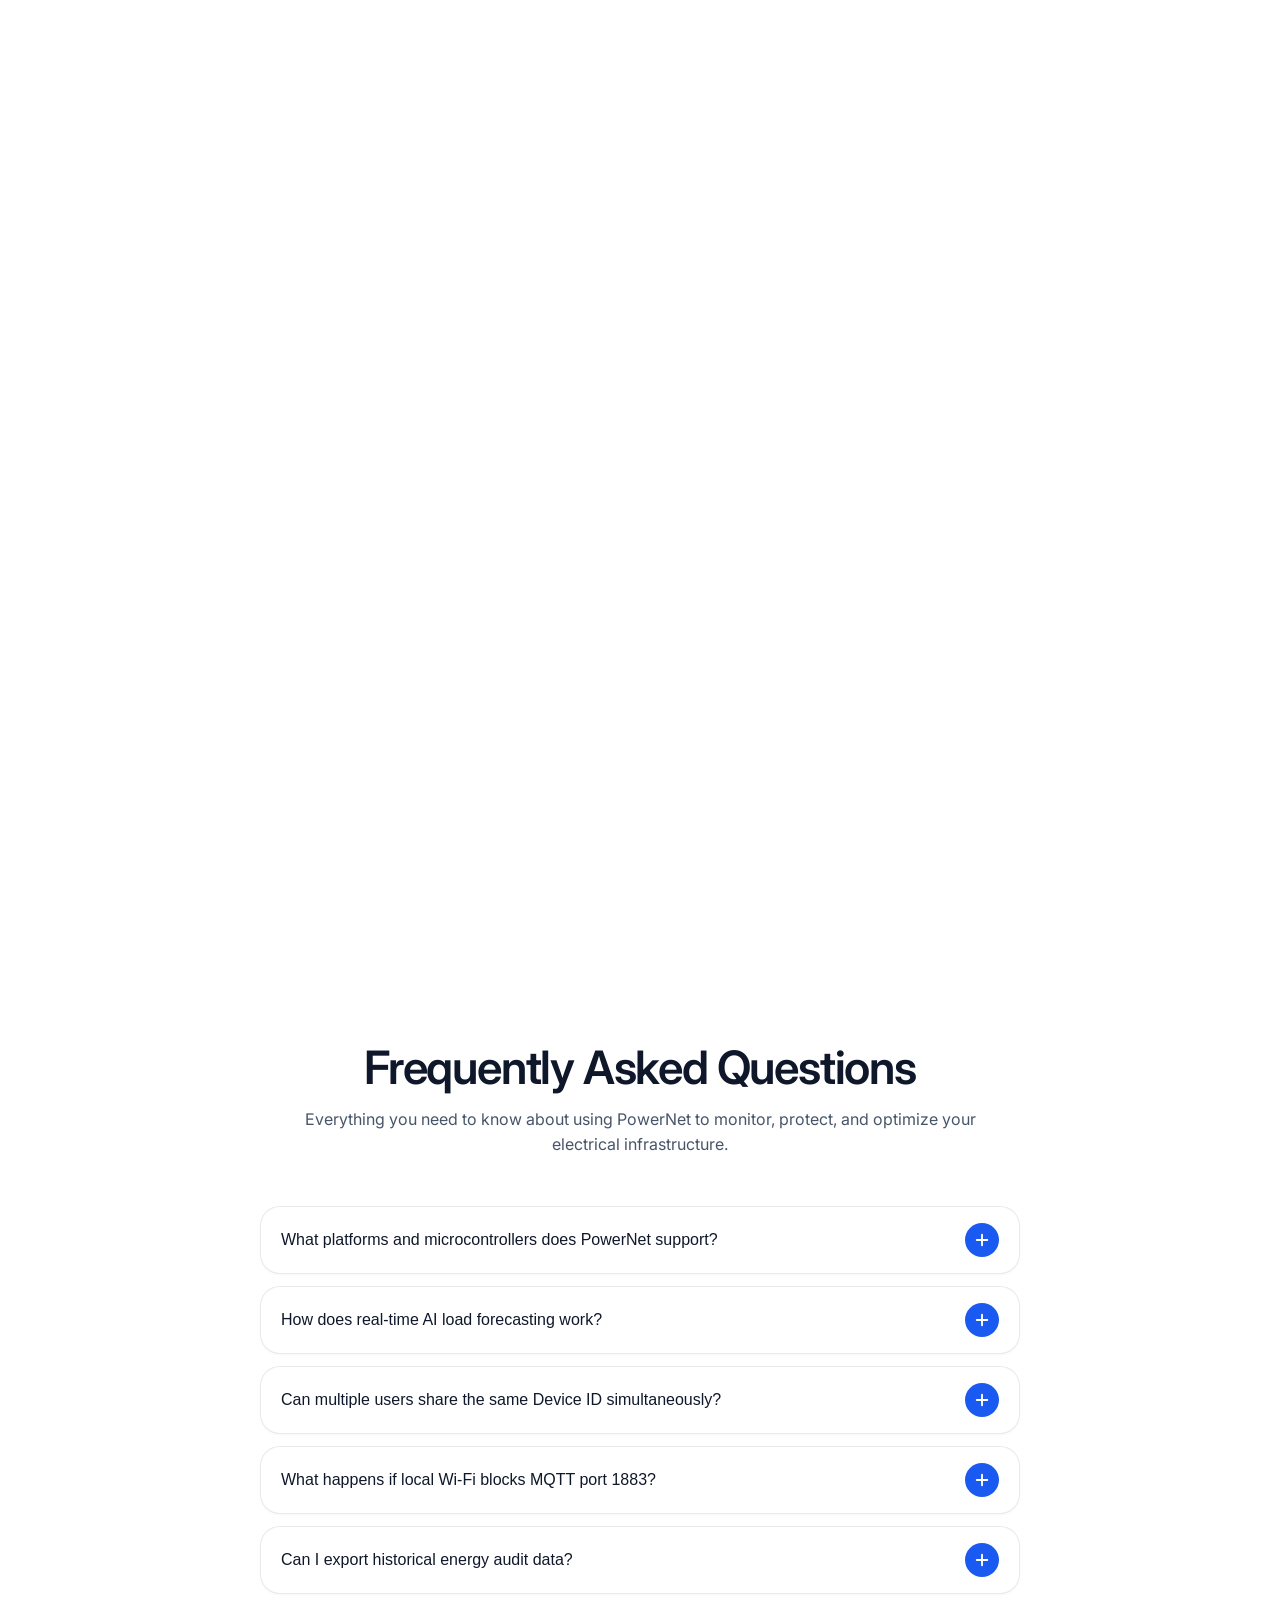
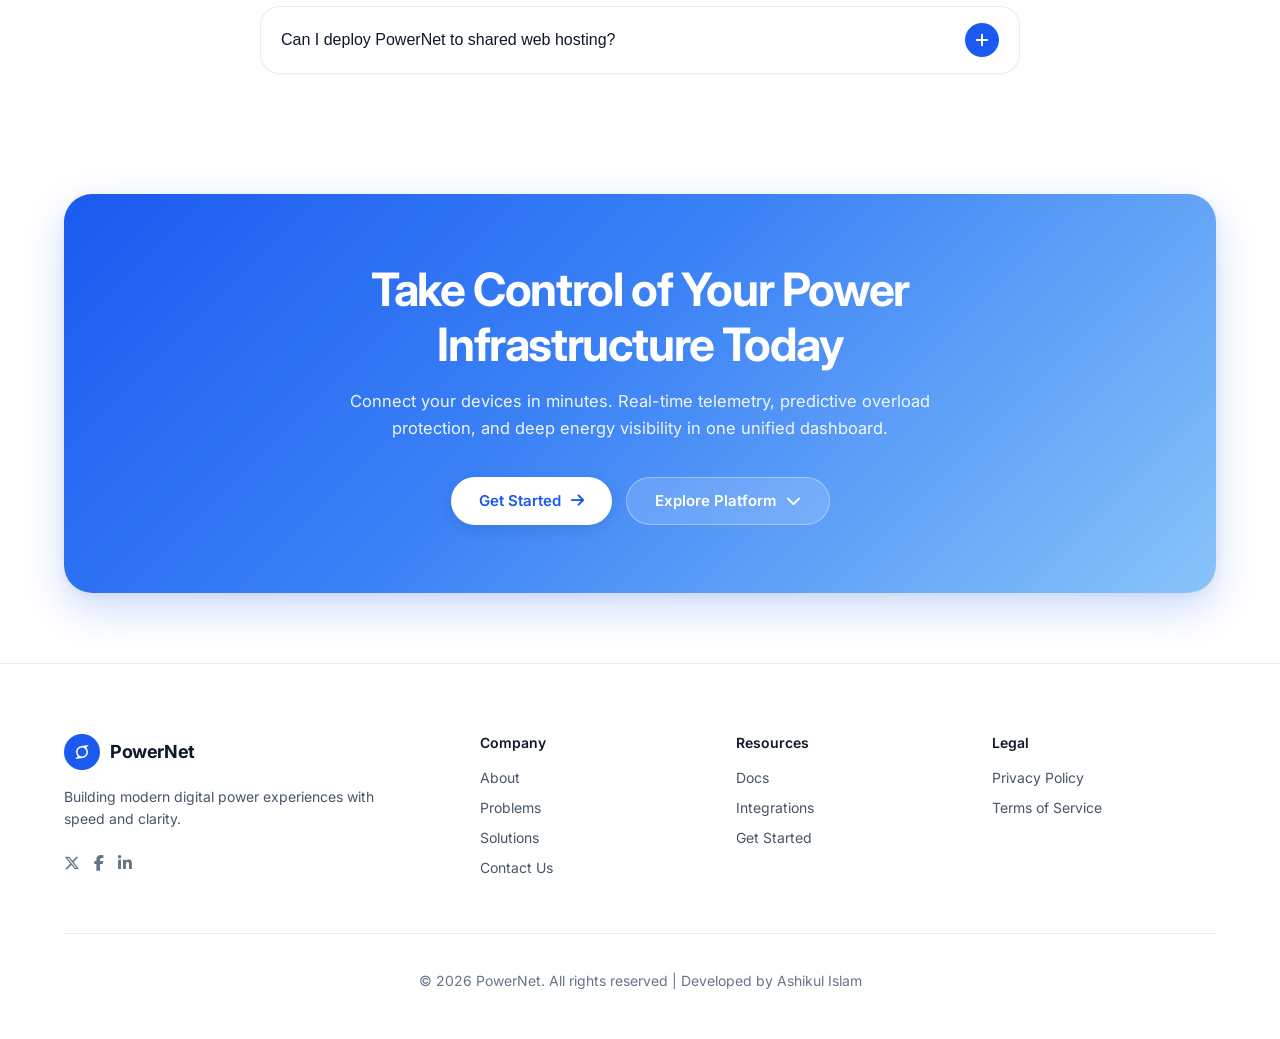
==== commit 8cf0421b: "feat: add frontend web pages, static assets, and server routing for energy monitoring platform" ====
--- a/frontend/index.html
+++ b/frontend/index.html
@@ -5,6 +5,26 @@
   <meta name="viewport" content="width=device-width, initial-scale=1.0">
   <title>PowerNet Ai Web — Smart Electrical Energy Monitoring & Predictive Intelligence</title>
   <meta name="description" content="PowerNet is an IoT electrical energy monitoring and AI load prediction platform. Monitor voltage, current, active power, and temperature with automated telemetry.">
+  <meta name="theme-color" content="#1A5AF0">
+
+  <!-- Favicon & App Icons -->
+  <link rel="icon" type="image/svg+xml" href="/assets/images/favicon.svg">
+  <link rel="alternate icon" type="image/x-icon" href="/favicon.ico">
+  <link rel="apple-touch-icon" href="/assets/images/favicon.svg">
+
+  <!-- OpenGraph / Social Sharing Link Preview -->
+  <meta property="og:type" content="website">
+  <meta property="og:site_name" content="PowerNet">
+  <meta property="og:title" content="PowerNet Ai Web — Smart Electrical Energy Monitoring & Predictive Intelligence">
+  <meta property="og:description" content="Real-time IoT electrical energy monitoring and AI load prediction platform. Monitor voltage, current, active power, and temperature with automated telemetry.">
+  <meta property="og:image" content="/assets/images/og-preview.jpg">
+  <meta property="og:image:width" content="1200">
+  <meta property="og:image:height" content="630">
+  <meta name="twitter:card" content="summary_large_image">
+  <meta name="twitter:title" content="PowerNet Ai Web — Smart Electrical Energy Monitoring & Predictive Intelligence">
+  <meta name="twitter:description" content="Real-time IoT electrical energy monitoring and AI load prediction platform.">
+  <meta name="twitter:image" content="/assets/images/og-preview.jpg">
+
   <!-- Google Fonts: Inter -->
   <link rel="preconnect" href="https://fonts.googleapis.com">
   <link rel="preconnect" href="https://fonts.gstatic.com" crossorigin>
@@ -522,7 +542,11 @@
 
       <!-- Copyright Bar -->
       <div class="footer-bottom-bar">
-        <p>&copy; 2026 PowerNet. All rights reserved.</p>
+        <p>
+          <a href="https://wa.me/8801792250709" target="_blank" rel="noopener noreferrer" class="footer-copyright-link" style="color: var(--color-foreground-subtle, #64748B); text-decoration: none;" title="Contact Ashikul Islam on WhatsApp" aria-label="Contact Ashikul Islam on WhatsApp">
+            &copy; 2026 PowerNet. All rights reserved | Developed by Ashikul Islam
+          </a>
+        </p>
       </div>
     </div>
   </footer>
--- a/assets/css/landing.css
+++ b/assets/css/landing.css
@@ -1081,6 +1081,25 @@
   color: var(--color-foreground-subtle);
 }
 
+.footer-copyright-link,
+.footer-copyright-link:link,
+.footer-copyright-link:visited,
+.footer-copyright-link:hover,
+.footer-copyright-link:focus,
+.footer-copyright-link:active,
+.footer-bottom-bar a {
+  color: var(--color-foreground-subtle, #64748B) !important;
+  text-decoration: none !important;
+  cursor: pointer;
+  display: inline-block;
+}
+
+.footer-copyright-link:hover {
+  color: var(--color-foreground-subtle, #64748B) !important;
+  text-decoration: none !important;
+  opacity: 0.85;
+}
+
 /* ==========================================================
  * CTA BANNER SECTION (After FAQs — Matches User Images)
  * ========================================================== */
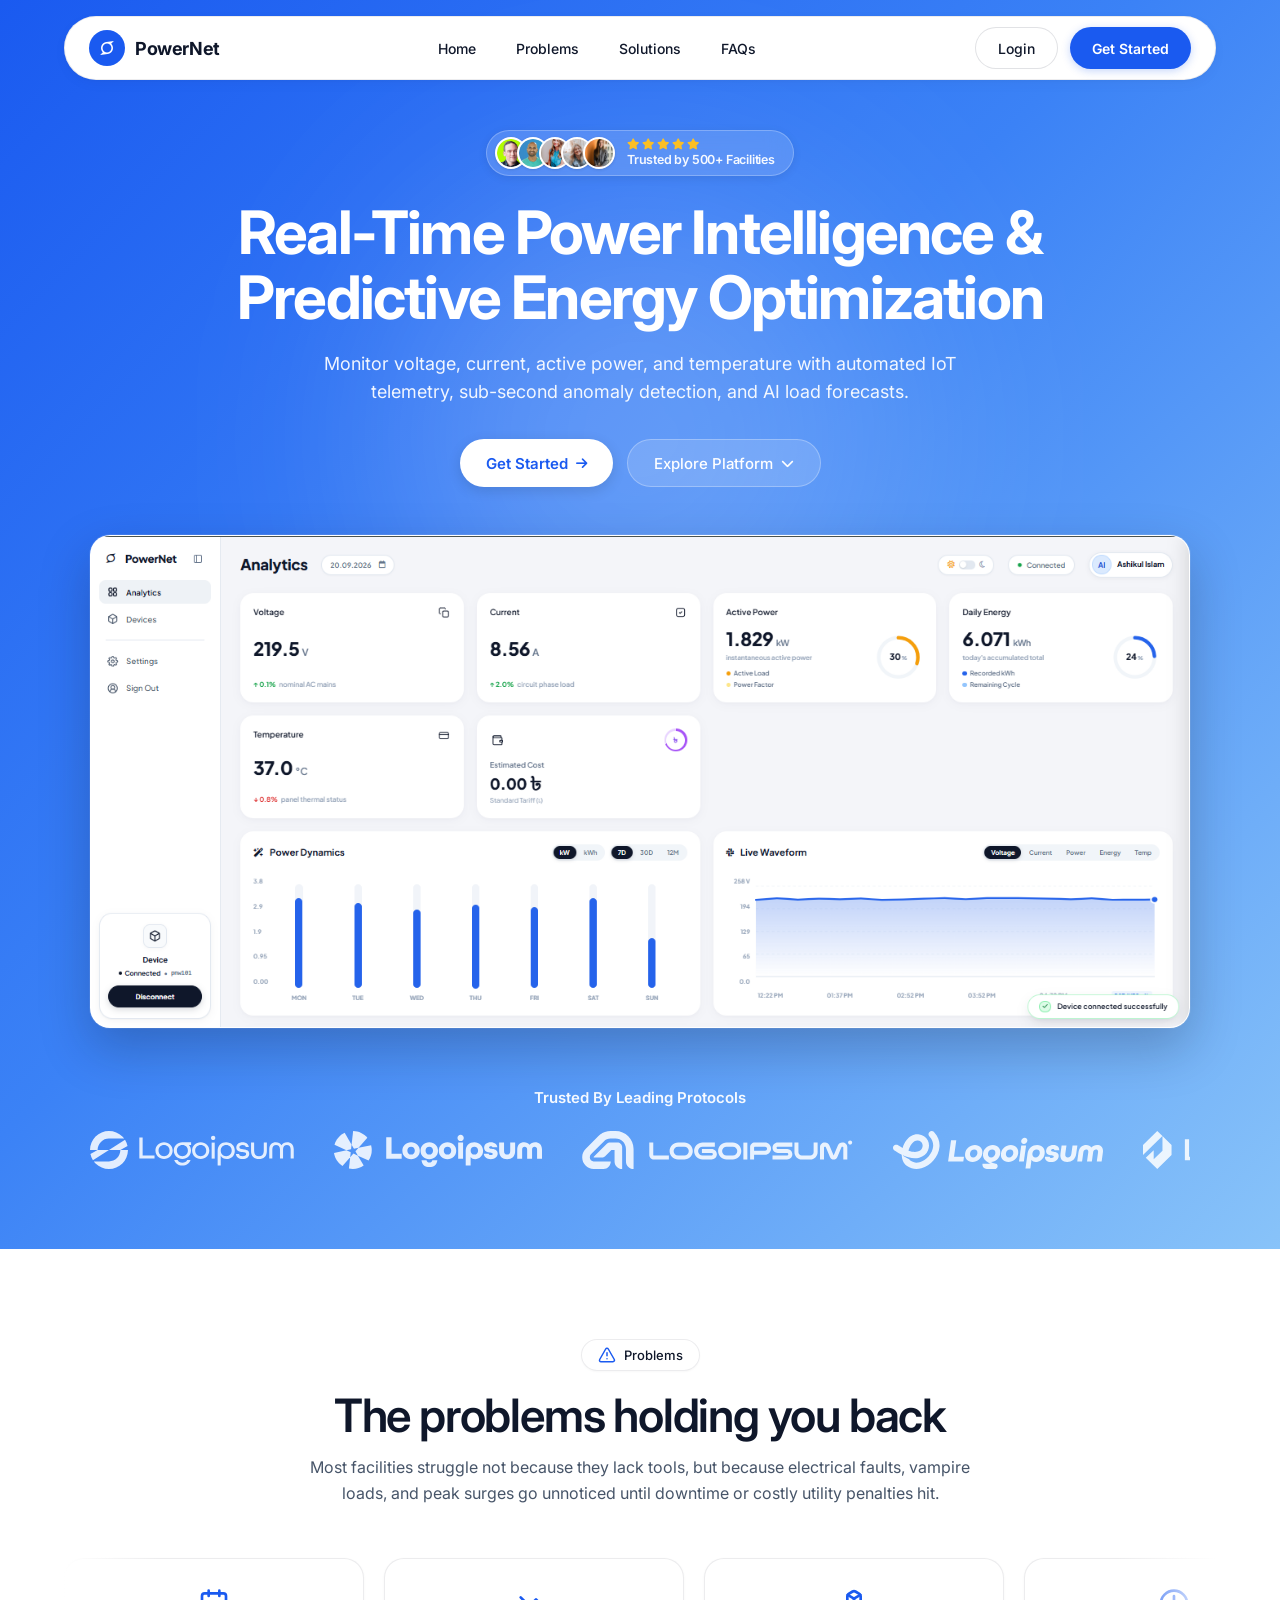
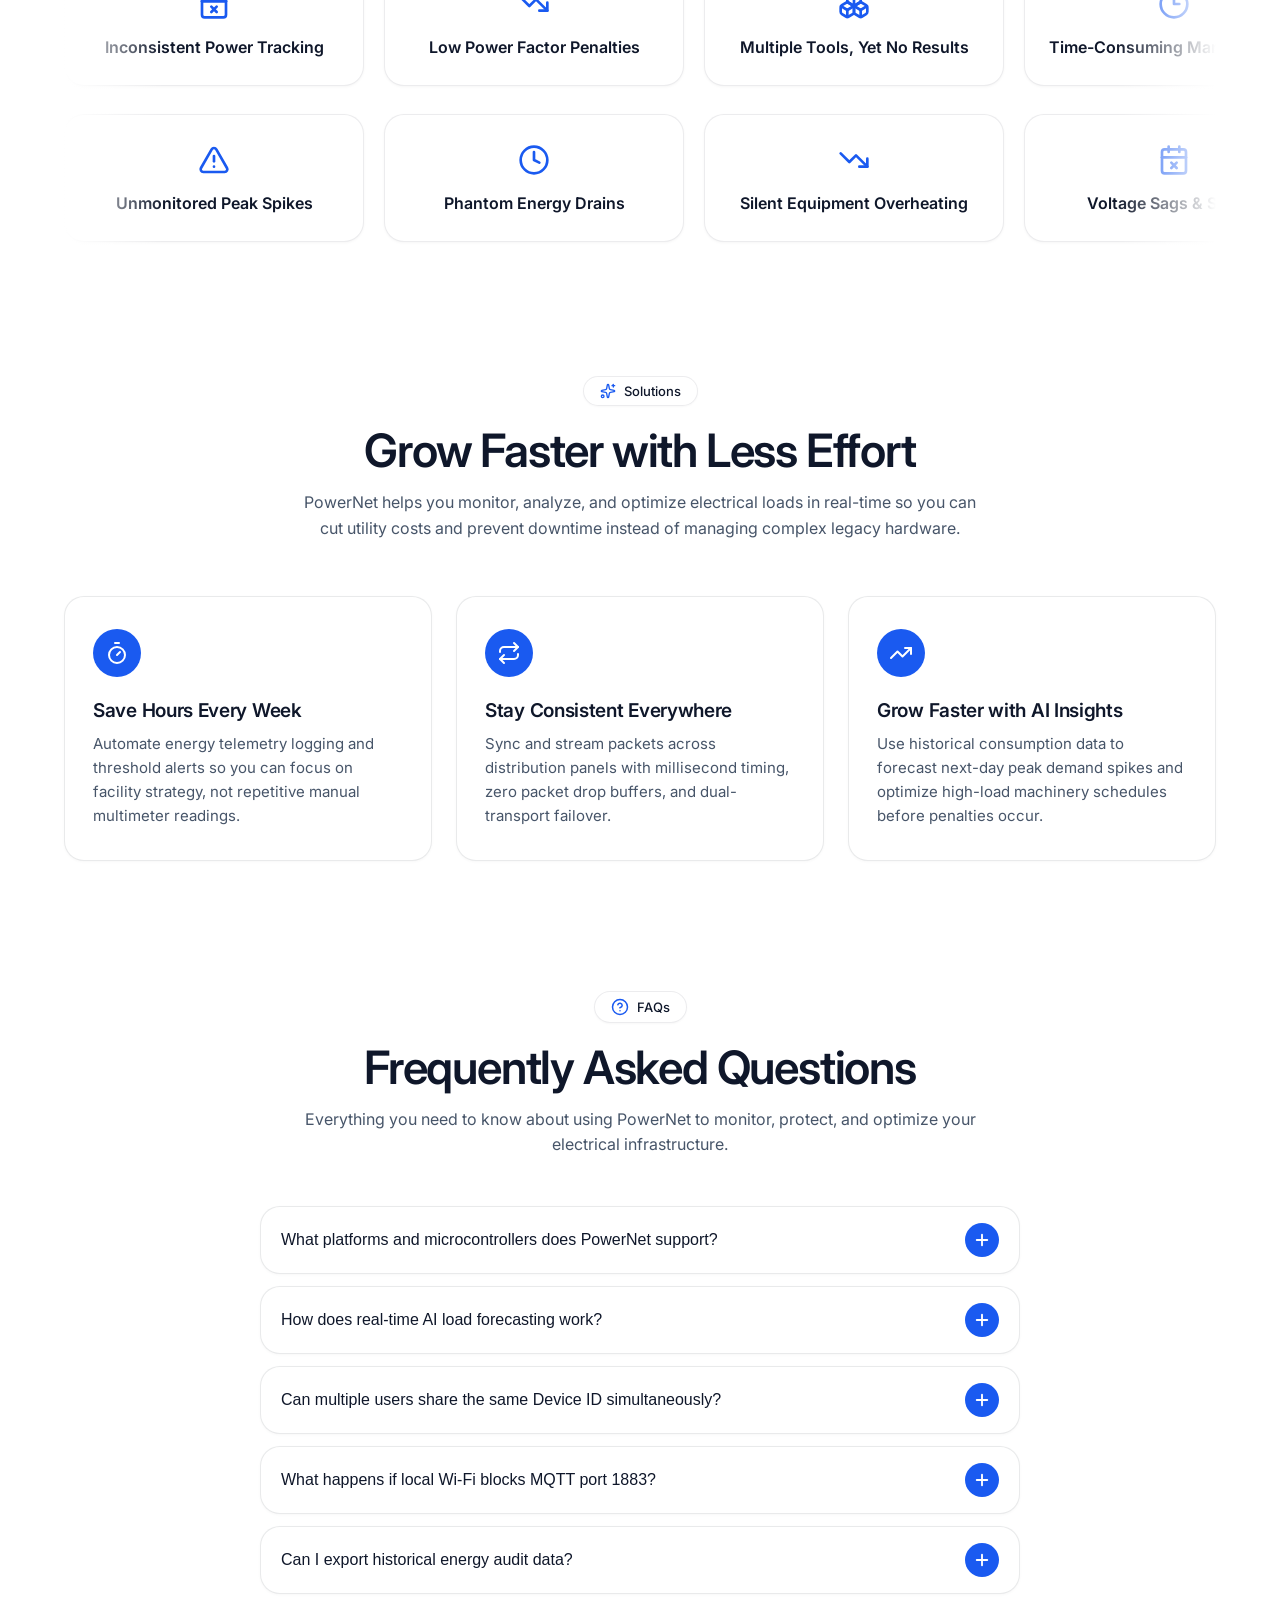
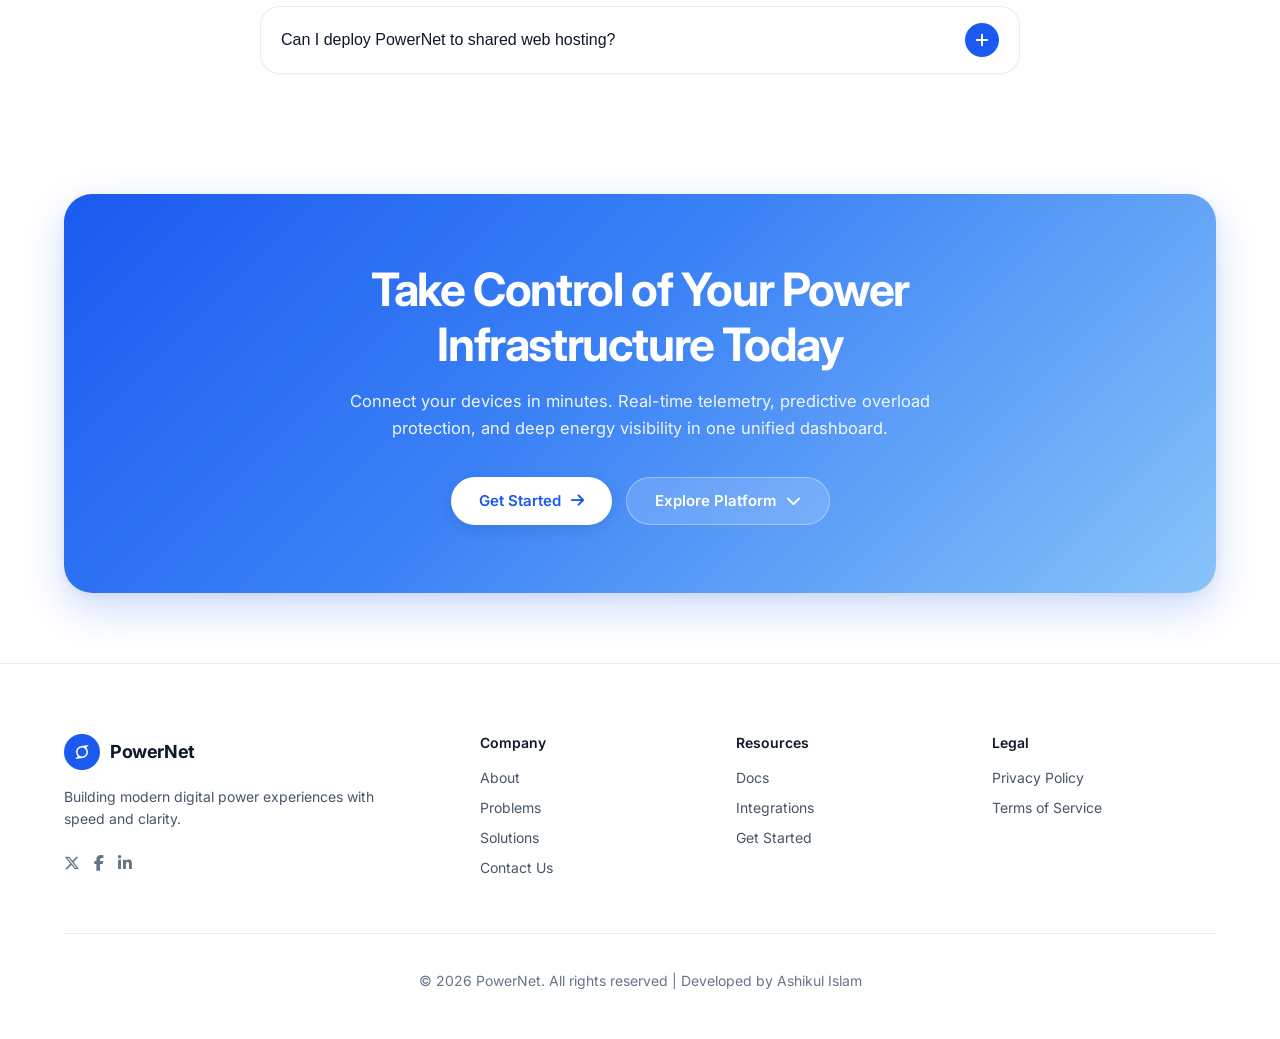
==== commit 534eb70b: "feat: add frontend interface, dashboard controllers, database schema, and security rules" ====
--- a/frontend/index.html
+++ b/frontend/index.html
@@ -31,7 +31,7 @@
   <link href="https://fonts.googleapis.com/css2?family=Inter:wght@400;500;600;700;800&display=swap" rel="stylesheet">
   <!-- FontAwesome 6 Icons -->
   <link rel="stylesheet" href="https://cdnjs.cloudflare.com/ajax/libs/font-awesome/6.5.1/css/all.min.css">
-  <link rel="stylesheet" href="/assets/css/landing.css">
+  <link rel="stylesheet" href="/assets/css/landing.css?v=20260927">
 </head>
 <body>
 
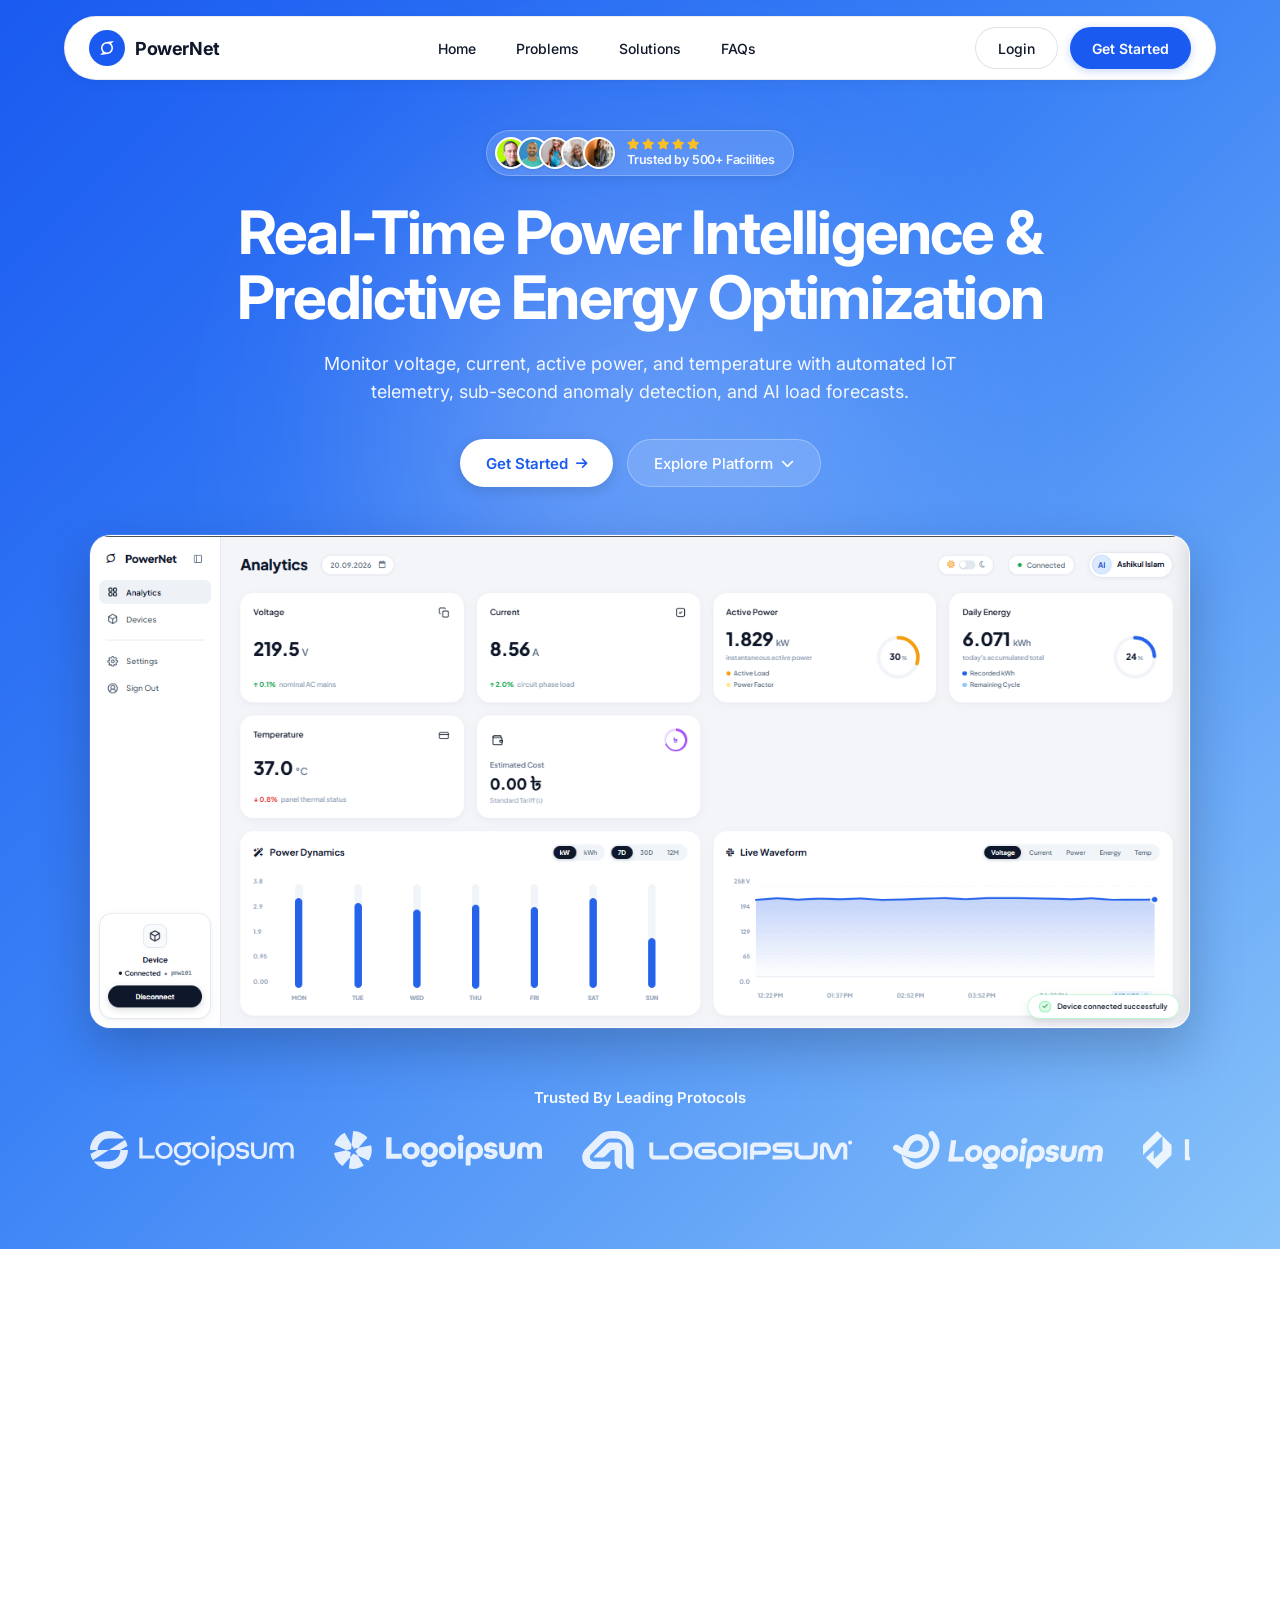
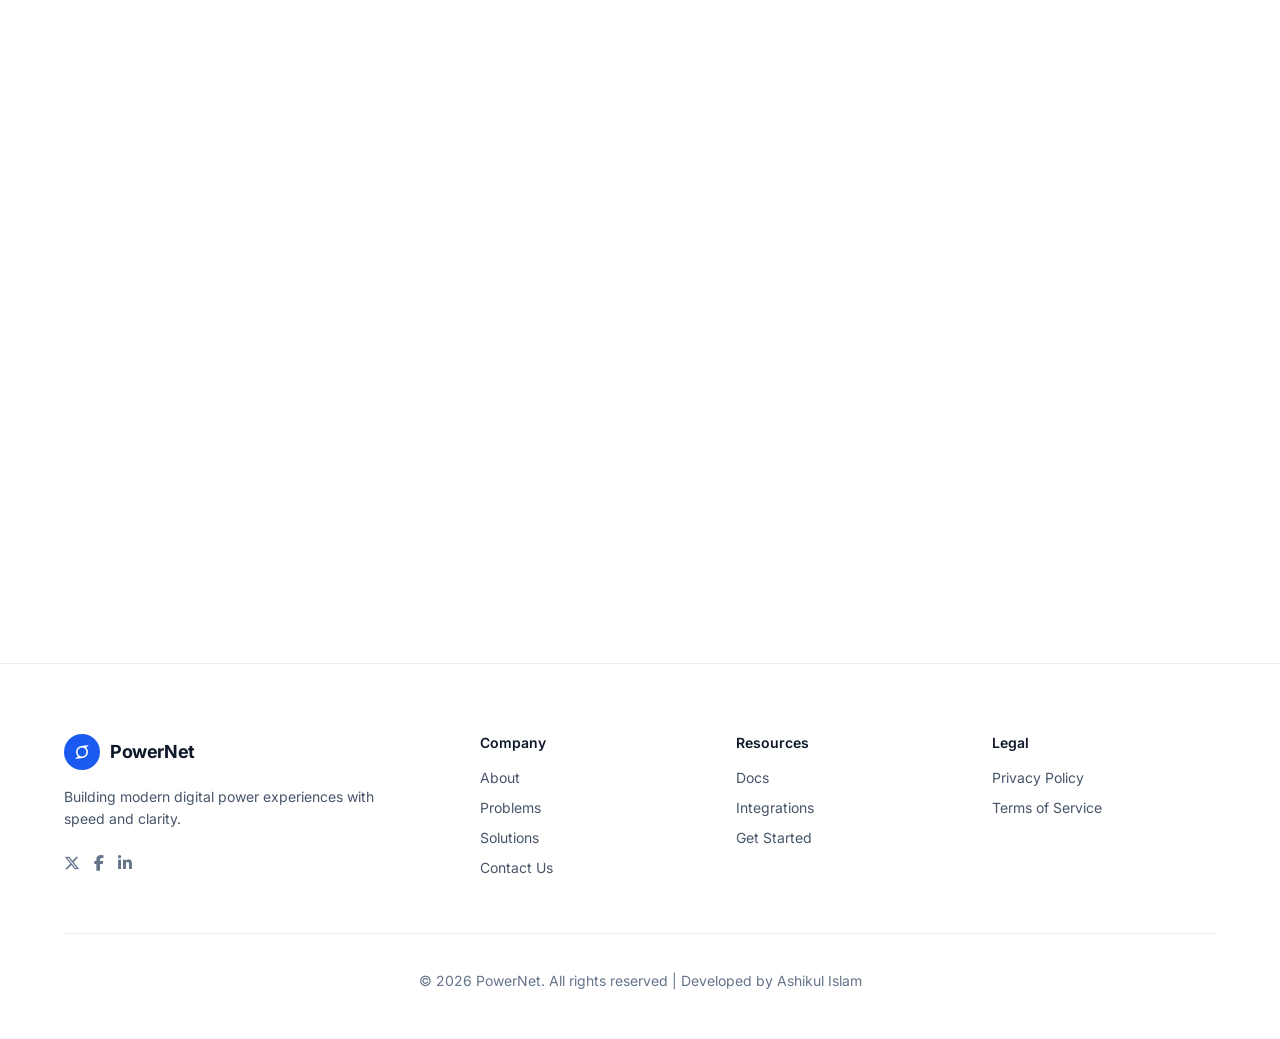
==== commit 1aa4229b: "feat(dashboard): Voltage LL/LN and Power Factor pages with per-box views - new pages voltage-ln.html" ====
--- a/frontend/index.html
+++ b/frontend/index.html
@@ -31,7 +31,7 @@
   <link href="https://fonts.googleapis.com/css2?family=Inter:wght@400;500;600;700;800&display=swap" rel="stylesheet">
   <!-- FontAwesome 6 Icons -->
   <link rel="stylesheet" href="https://cdnjs.cloudflare.com/ajax/libs/font-awesome/6.5.1/css/all.min.css">
-  <link rel="stylesheet" href="/assets/css/landing.css?v=20260927">
+  <link rel="stylesheet" href="/assets/css/landing.css?v=20260929">
 </head>
 <body>
 
